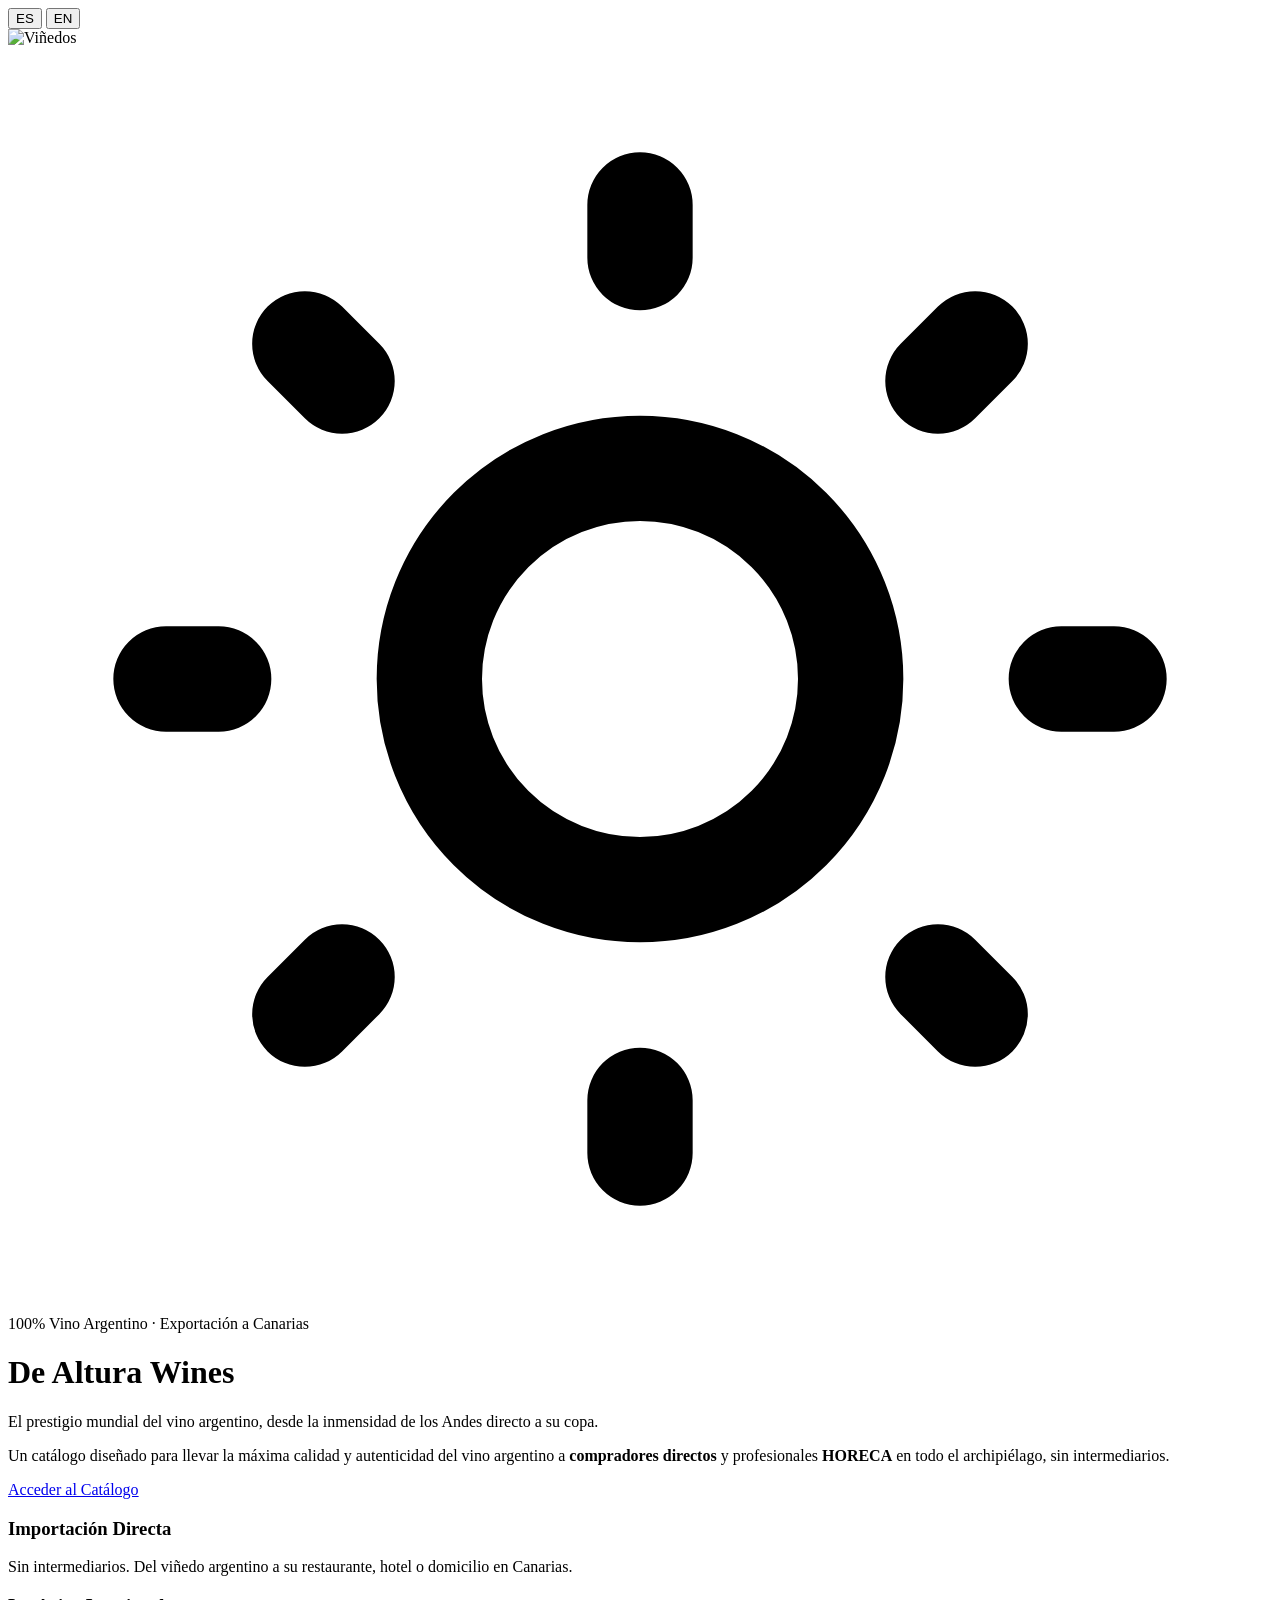
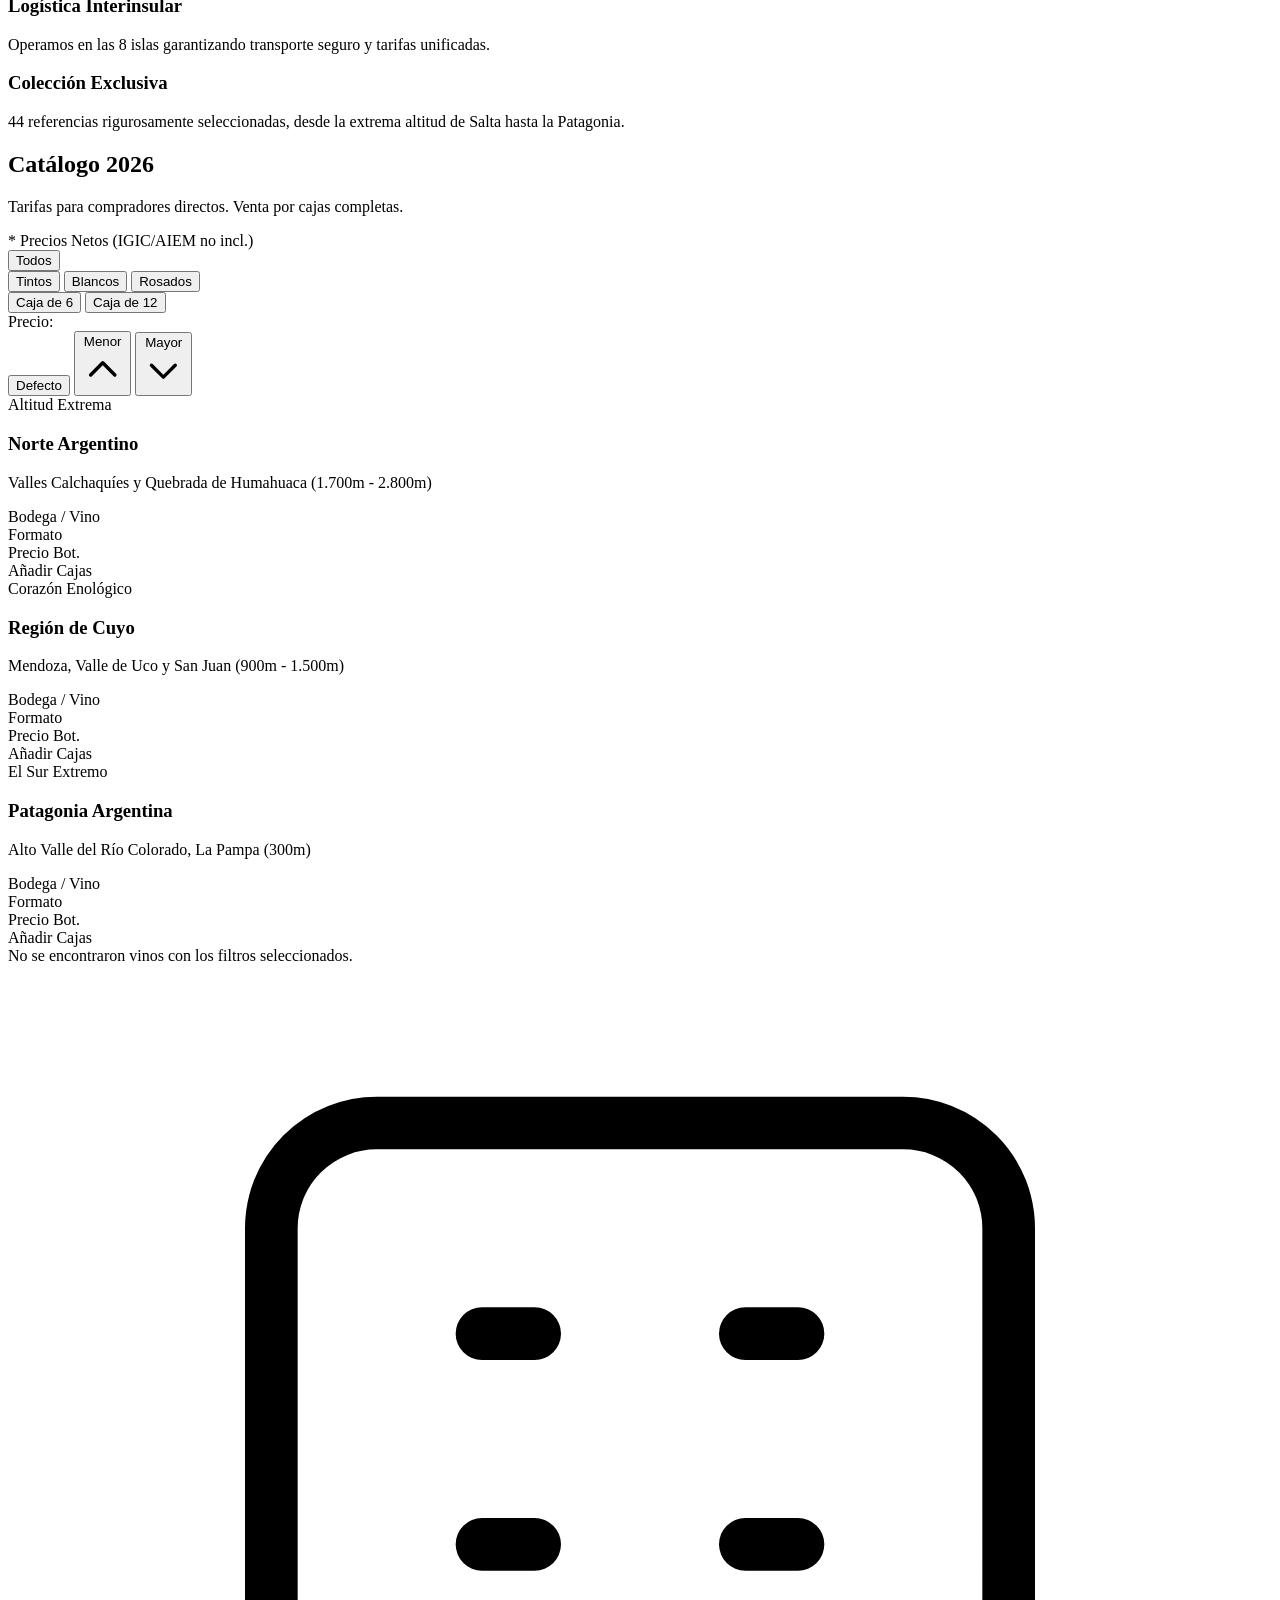
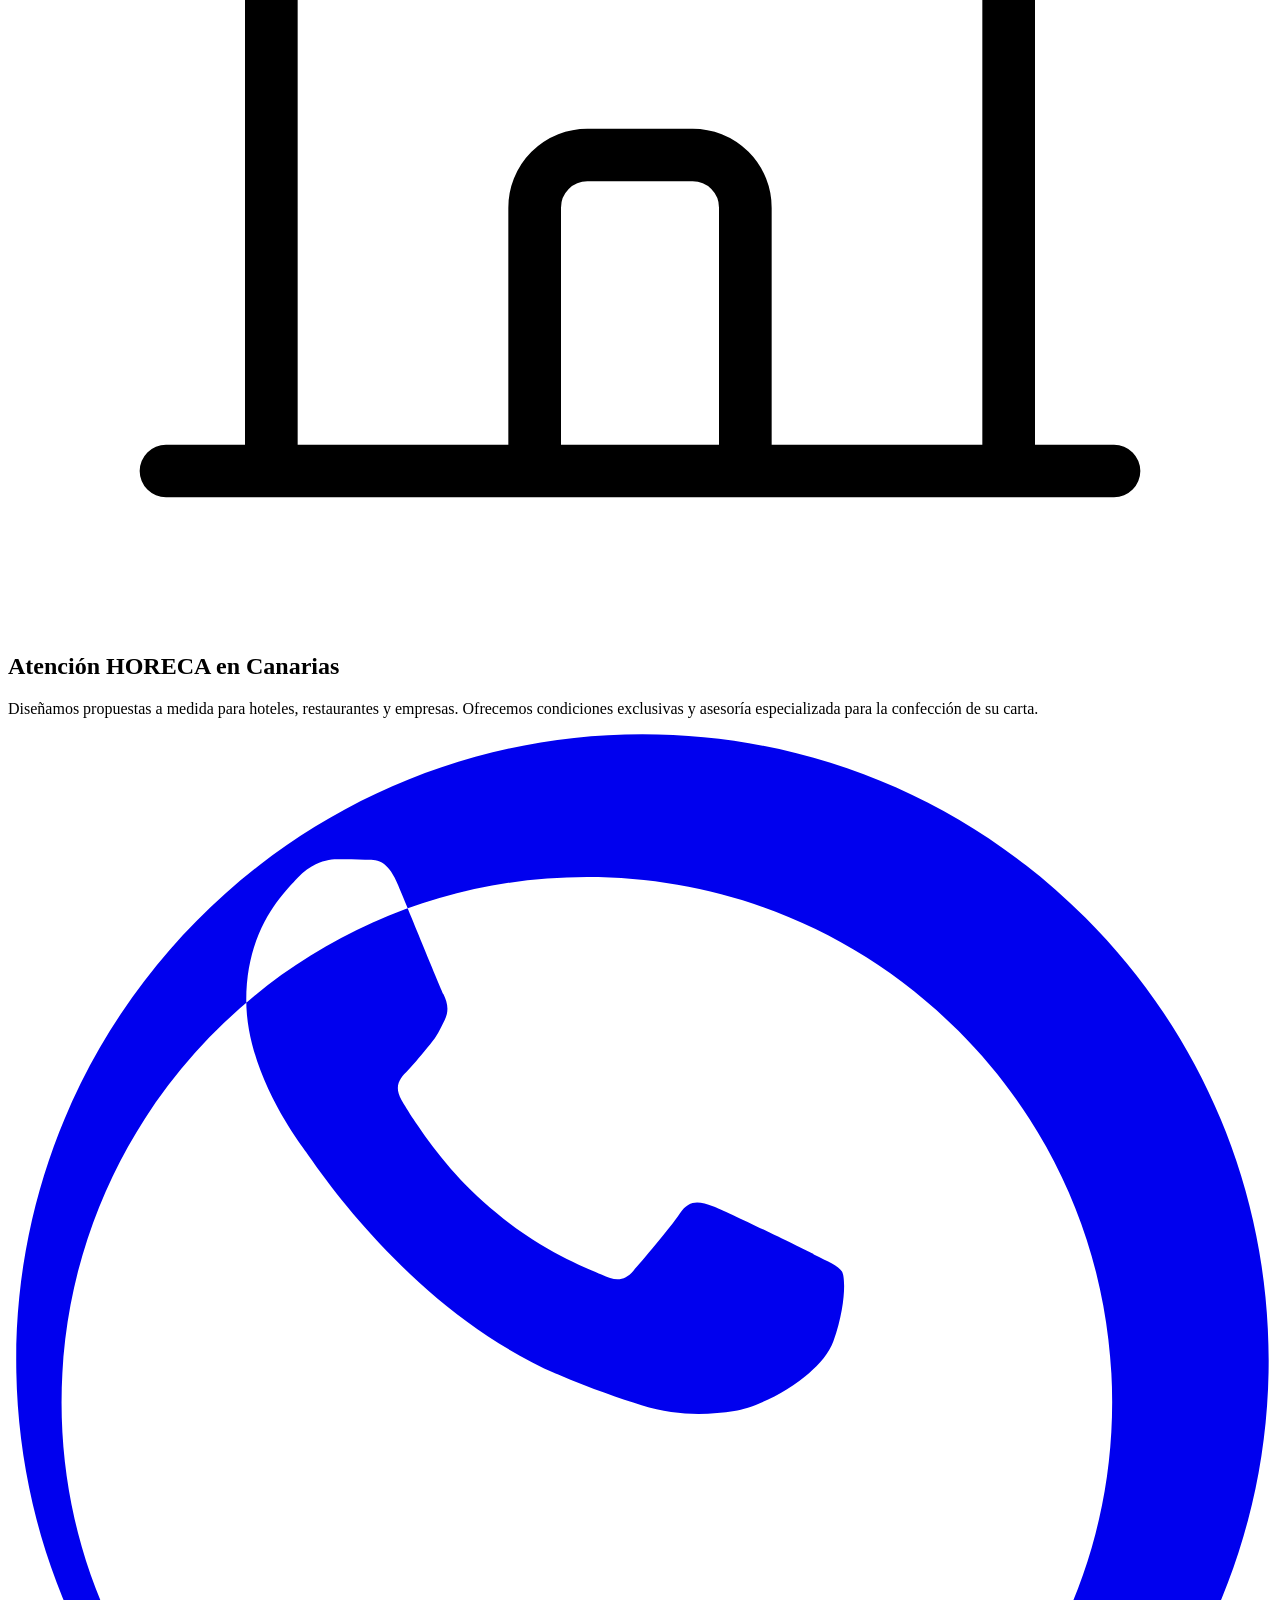
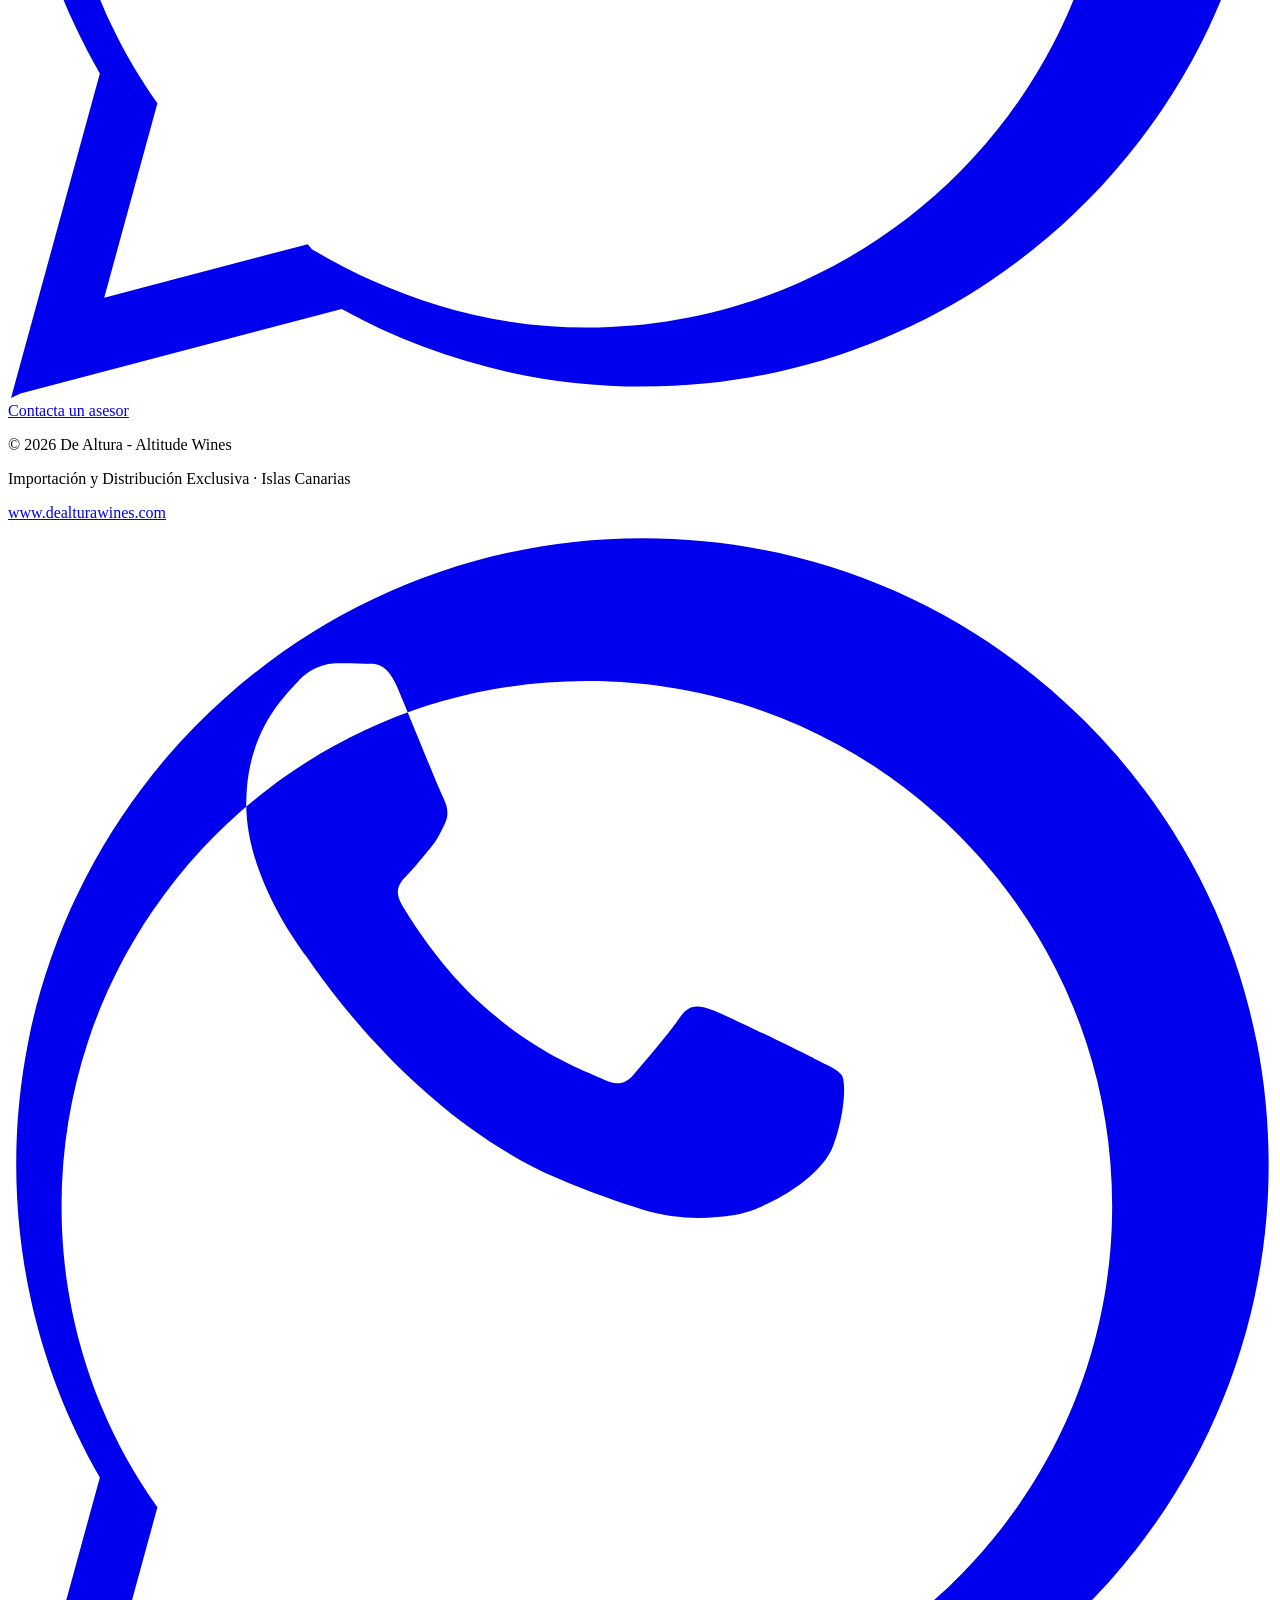
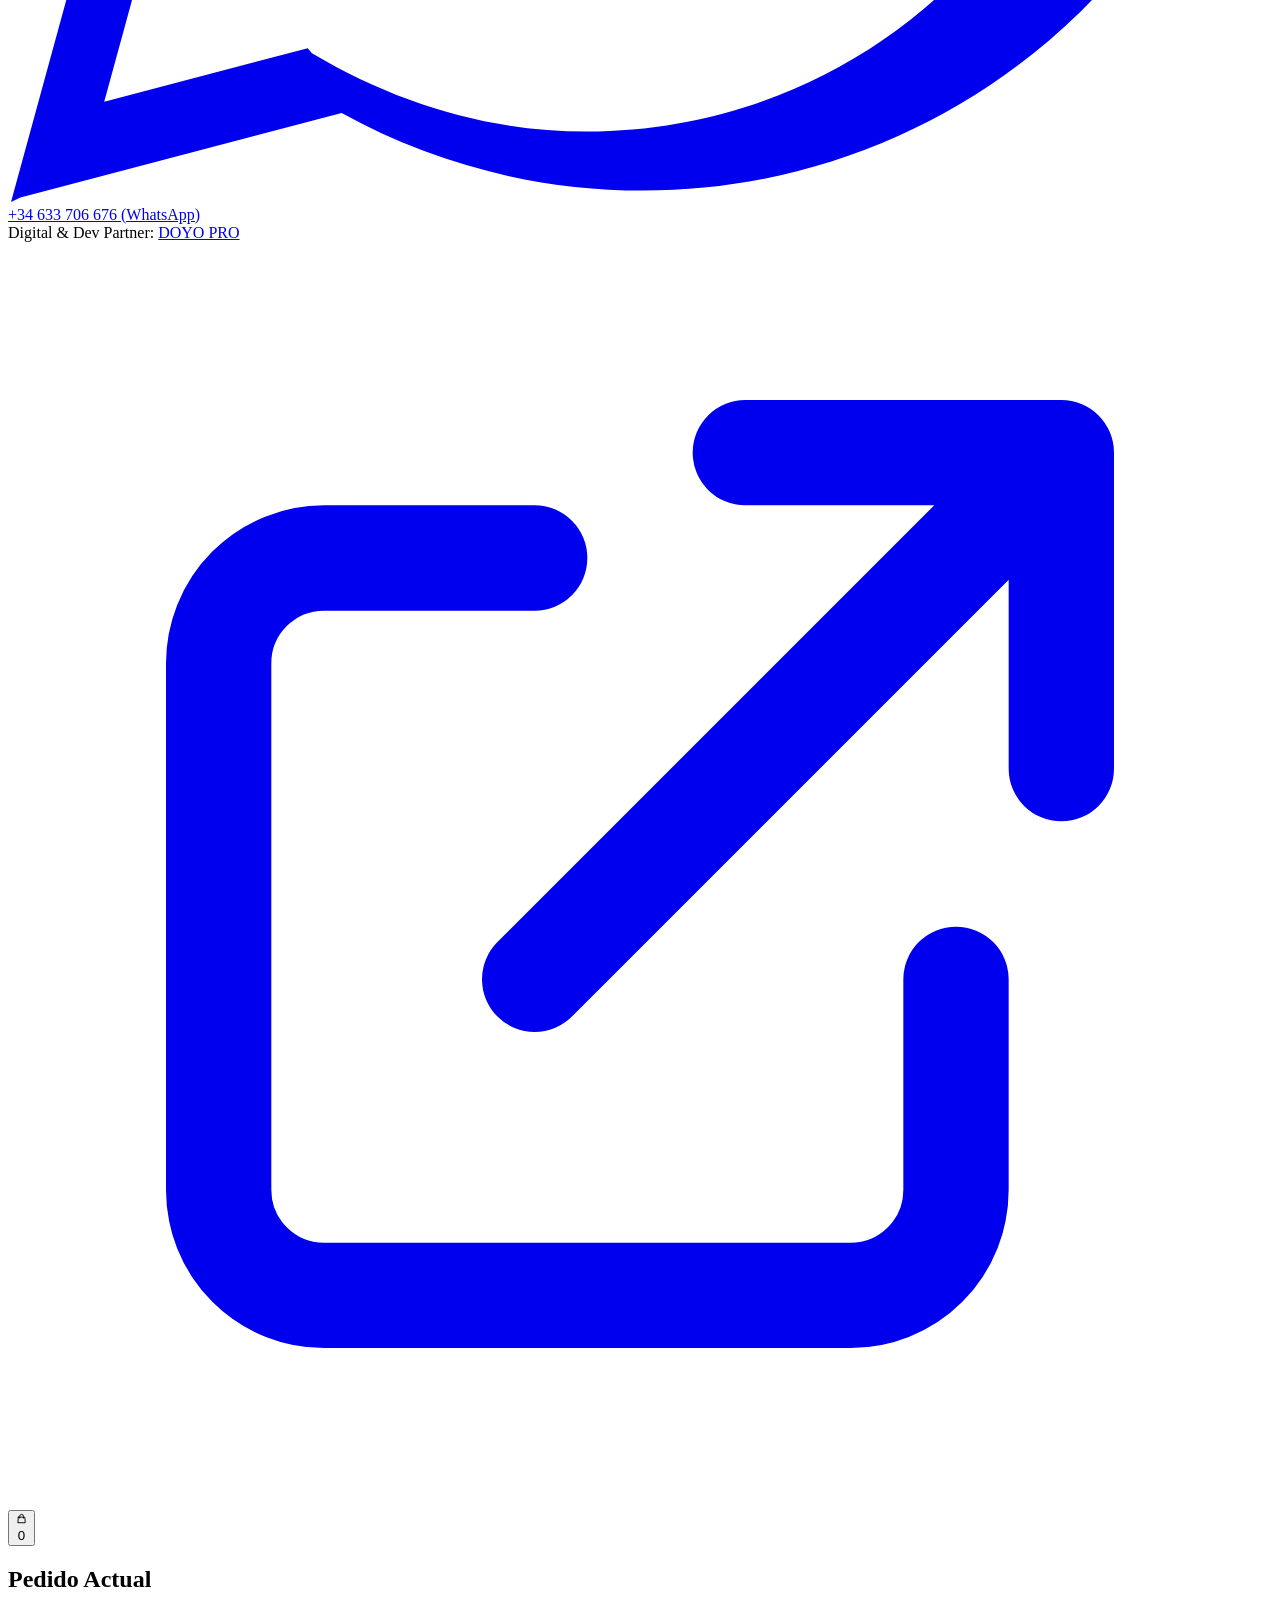
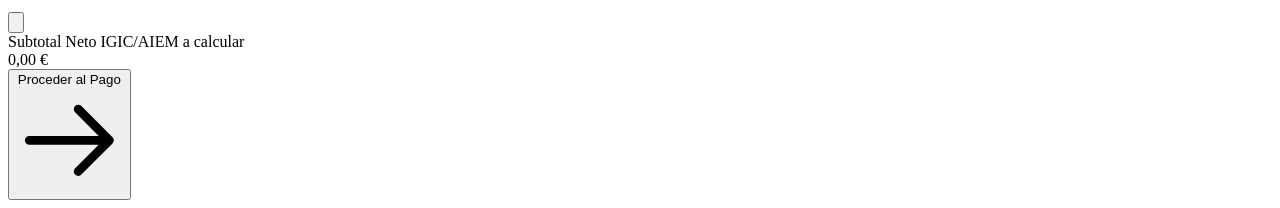
==== index.html @ 504479c4 "fix: configuración de Stripe y enlaces correctos Cambios realizados: ✅ .env: VITE_STRIPE_PUBLIC conf" ====
<!DOCTYPE html>
<html lang="es" class="scroll-smooth">
<head>
    <meta charset="UTF-8">
    <meta name="viewport" content="width=device-width, initial-scale=1.0">
    <title>De Altura Wines | Desde los Andes a Canarias</title>
    
    <link rel="preconnect" href="https://fonts.googleapis.com">
    <link rel="preconnect" href="https://fonts.gstatic.com" crossorigin>
    <link href="https://fonts.googleapis.com/css2?family=Playfair+Display:ital,wght@0,400;0,600;0,700;1,400&family=Montserrat:wght@300;400;500;600;700&display=swap" rel="stylesheet">
    
    <script src="https://cdn.tailwindcss.com"></script>
    <script src="https://cdn.jsdelivr.net/npm/@supabase/supabase-js@2"></script>

    <!-- Config Module -->
    <script>
        const API_CONFIG = {
            SUPABASE_URL: 'https://pzzbvinbyzaxrshlmlcn.supabase.co',
            SUPABASE_ANON_KEY: 'eyJhbGciOiJIUzI1NiIsInR5cCI6IkpXVCJ9.eyJpc3MiOiJzdXBhYmFzZSIsInJlZiI6InB6emJ2aW5ieXpheHJzaGxtbGNuIiwicm9sZSI6ImFub24iLCJpYXQiOjE3NzU1NTI5NDYsImV4cCI6MjA5MTEyODk0Nn0.YgeGDVZfyqI-nv7iAhROMsBfZbIK7BGUDyU1ERE-SFA',
            STRIPE_PUBLIC: '',
            WINES_DATA: '/assets/data/wines.json',
            PATHS: {
                WINES: '/assets/data/wines.json',
                LOGIN: '/login.html',
                MARKETPLACE: '/index.html',
                CHECKOUT: '/checkout.html',
                CRM: '/crm.html'
            },
            TAXES: {
                AIEM_DEFAULT: 0.15,
                IGIC_CANARIAS: 0.07,
                HORECA_DISCOUNT: 0.20
            }
        };
    </script>

    <!-- API Module (Supabase) -->
    <script>
        const APIModule = (() => {
            const config = API_CONFIG;
            const supabase = window.supabase.createClient(config.SUPABASE_URL, config.SUPABASE_ANON_KEY);

            const getWines = async () => {
                try {
                    const { data, error } = await supabase
                        .from('wines')
                        .select('*')
                        .order('region', { ascending: true });
                    if (error) throw error;
                    return data || [];
                } catch (error) {
                    console.error('Error en getWines:', error);
                    return [];
                }
            };

            const getWineById = async (id) => {
                const wines = await getWines();
                return wines.find(w => w.id === id) || null;
            };

            const filterWines = async (filters) => {
                let wines = await getWines();
                if (filters.type) wines = wines.filter(w => filters.type.includes(w.type));
                if (filters.region) wines = wines.filter(w => filters.region.includes(w.region));
                if (filters.box) wines = wines.filter(w => filters.box.includes(w.box));
                if (filters.priceMax) wines = wines.filter(w => w.price <= filters.priceMax);
                return wines;
            };

            const createOrder = async (orderData) => {
                try {
                    const { data, error } = await supabase
                        .from('orders')
                        .insert([{
                            customer_name: orderData.customer_name,
                            customer_email: orderData.customer_email,
                            customer_phone: orderData.customer_phone || '',
                            island: orderData.island,
                            address: orderData.address,
                            postal_code: orderData.postal_code || '',
                            subtotal_amount: orderData.subtotal_amount || 0,
                            tax_amount: orderData.tax_amount || 0,
                            total_amount: orderData.total_amount,
                            items: orderData.items,
                            payment_method: orderData.payment_method,
                            payment_status: orderData.payment_status || 'pending',
                            shipping_status: orderData.shipping_status || 'new',
                            notes: orderData.notes || ''
                        }])
                        .select();
                    if (error) throw error;
                    return { order: data ? data[0] : null };
                } catch (error) {
                    console.error('Error creando orden:', error);
                    return { error: error.message || 'No se pudo crear la orden' };
                }
            };

            const createPaymentIntent = async (amount, currency = 'EUR') => {
                try {
                    console.log('PaymentIntent creado (mock):', { amount, currency });
                    return { clientSecret: 'pi_mock_' + Math.random() };
                } catch (error) {
                    console.error('Error en pago:', error);
                    return { error: 'No se pudo procesar el pago' };
                }
            };

            const getUserOrders = async (userId) => {
                try {
                    const { data, error } = await supabase
                        .from('orders')
                        .select('*')
                        .eq('user_id', userId)
                        .order('created_at', { ascending: false });
                    if (error) throw error;
                    return { orders: data || [] };
                } catch (error) {
                    console.error('Error obteniendo órdenes:', error);
                    return { error: 'No se pudieron obtener las órdenes' };
                }
            };

            const getAllOrders = async () => {
                try {
                    const { data, error } = await supabase
                        .from('orders')
                        .select('*')
                        .order('created_at', { ascending: false });
                    if (error) throw error;
                    return { orders: data || [] };
                } catch (error) {
                    console.error('Error obteniendo todas las órdenes:', error);
                    return { error: 'No se pudieron obtener las órdenes' };
                }
            };

            const calculateTotal = (items, userDiscountPercent = 0) => {
                let subtotal = 0;
                items.forEach(item => {
                    const pricePerUnit = item.price || 0;
                    const quantity = item.quantity || 1;
                    subtotal += pricePerUnit * quantity;
                });
                if (userDiscountPercent > 0) {
                    subtotal *= (1 - userDiscountPercent / 100);
                }
                const igic = subtotal * config.TAXES.IGIC_CANARIAS;
                const total = subtotal + igic;
                return {
                    subtotal: parseFloat(subtotal.toFixed(2)),
                    igic: parseFloat(igic.toFixed(2)),
                    total: parseFloat(total.toFixed(2))
                };
            };

            return {
                getWines,
                getWineById,
                filterWines,
                createOrder,
                createPaymentIntent,
                getUserOrders,
                getAllOrders,
                calculateTotal,
                supabase
            };
        })();
    </script>

    <script>
        tailwind.config = {
            theme: {
                extend: {
                    colors: {
                        wine: {
                            900: '#360914',
                            800: '#54101d',
                            700: '#7a182a',
                            600: '#9e1f36',
                        },
                        gold: {
                            500: '#C89F5D',
                            600: '#A67F43',
                        },
                        stone: {
                            50: '#FAF9F7',
                            100: '#F2F0EB',
                            800: '#2D2B2A',
                            900: '#1A1918',
                        }
                    },
                    fontFamily: {
                        serif: ['"Playfair Display"', 'serif'],
                        sans: ['"Montserrat"', 'sans-serif'],
                    },
                    boxShadow: {
                        'premium': '0 10px 40px -10px rgba(54, 9, 20, 0.08)',
                        'float': '0 20px 25px -5px rgba(0, 0, 0, 0.1), 0 10px 10px -5px rgba(0, 0, 0, 0.04)',
                    }
                }
            }
        }
    </script>

    <style>
        body { background-color: theme('colors.stone.50'); color: theme('colors.stone.800'); }

        /* Sistema de Idiomas */
        body.lang-en [lang="es"] { display: none !important; }
        body.lang-es [lang="en"] { display: none !important; }

        /* Acento de Canarias */
        .canary-stripe {
            background: linear-gradient(90deg, #ffffff 0%, #ffffff 33.33%, #00a1e4 33.33%, #00a1e4 66.66%, #fcd116 66.66%, #fcd116 100%);
        }

        /* CRÍTICO: Asegurar visibilidad de contenedores de vinos */
        #section-norte,
        #section-cuyo,
        #section-patagonia,
        #container-norte,
        #container-cuyo,
        #container-patagonia,
        #catalog-grid,
        .wine-row,
        .wine-card {
            display: block !important;
            visibility: visible !important;
            opacity: 1 !important;
            height: auto !important;
            max-height: none !important;
            margin: revert !important;
            padding: revert !important;
        }

        /* Animaciones */
        #cart-drawer { transition: transform 0.4s cubic-bezier(0.16, 1, 0.3, 1); }
        .drawer-open { transform: translateX(0) !important; }
        #cart-overlay { transition: opacity 0.3s ease; }

        .wine-row { transition: all 0.3s ease; }
        .wine-row:hover { background-color: white; transform: translateY(-2px); box-shadow: theme('boxShadow.premium'); border-color: transparent; z-index: 10; position: relative; border-radius: 0.5rem; }
        .wine-row.in-cart { background-color: theme('colors.stone.100'); border-left: 4px solid theme('colors.wine.700'); }

        .btn-pop:active { transform: scale(0.95); }
        @keyframes pop {
            0% { transform: scale(1); }
            50% { transform: scale(1.2); }
            100% { transform: scale(1); }
        }
        .animate-pop { animation: pop 0.3s ease-out forwards; }

        .filter-btn { transition: all 0.3s ease; }

        input[type="number"]::-webkit-inner-spin-button,
        input[type="number"]::-webkit-outer-spin-button { -webkit-appearance: none; margin: 0; }
    </style>
</head>
<body class="antialiased relative lang-es">

    <div class="canary-stripe h-2.5 w-full fixed top-0 z-[100] shadow-md"></div>

    <div class="fixed top-6 right-6 z-[110] flex bg-white/90 backdrop-blur-md p-1 rounded-full shadow-lg border border-stone-200 transition-all hover:shadow-xl">
        <button id="btn-lang-es" onclick="setLanguage('es')" class="px-4 py-1.5 text-xs font-bold rounded-full bg-wine-900 text-white transition-all shadow-sm">ES</button>
        <button id="btn-lang-en" onclick="setLanguage('en')" class="px-4 py-1.5 text-xs font-bold rounded-full text-stone-500 hover:text-wine-900 transition-all">EN</button>
    </div>

    <header class="relative bg-wine-900 pt-32 pb-24 px-6 lg:pt-40 lg:pb-32 overflow-hidden">
        <div class="absolute inset-0 z-0">
            <img src="https://images.unsplash.com/photo-1506377247377-2a5b3b0ca7df?auto=format&fit=crop&q=80&w=2070" alt="Viñedos" class="w-full h-full object-cover object-center opacity-[0.15] mix-blend-luminosity">
            <div class="absolute inset-0 bg-gradient-to-t from-wine-900 via-wine-900/90 to-transparent"></div>
        </div>

        <div class="max-w-5xl mx-auto relative z-10 text-center flex flex-col items-center mt-6">
            <div class="inline-flex items-center gap-3 px-5 py-2 rounded-full bg-white/5 border border-gold-500/30 backdrop-blur-md mb-8 shadow-[0_0_15px_rgba(200,159,93,0.2)]">
                <svg class="w-4 h-4 text-gold-500" fill="none" stroke="currentColor" viewBox="0 0 24 24"><path stroke-linecap="round" stroke-linejoin="round" stroke-width="2" d="M12 3v1m0 16v1m9-9h-1M4 12H3m15.364 6.364l-.707-.707M6.343 6.343l-.707-.707m12.728 0l-.707.707M6.343 17.657l-.707.707M16 12a4 4 0 11-8 0 4 4 0 018 0z"></path></svg>
                <span lang="es" class="text-[10px] font-bold text-gold-500 tracking-[0.2em] uppercase">100% Vino Argentino · Exportación a Canarias</span>
                <span lang="en" class="text-[10px] font-bold text-gold-500 tracking-[0.2em] uppercase">100% Argentine Wine · Export to Canary Islands</span>
            </div>
            
            <h1 class="text-6xl md:text-7xl lg:text-8xl font-serif text-white mb-8 tracking-tight drop-shadow-lg">
                De Altura Wines
            </h1>
            
            <div class="flex flex-col w-56 md:w-64 h-3 md:h-4 mb-10 rounded-sm overflow-hidden opacity-100 shadow-[0_4px_14px_rgba(0,0,0,0.3)] border border-white/10">
                <div class="h-1/3 w-full bg-[#74ACDF]"></div>
                <div class="h-1/3 w-full bg-white"></div>
                <div class="h-1/3 w-full bg-[#74ACDF]"></div>
            </div>
            
            <p class="text-2xl md:text-3xl text-stone-100 font-light max-w-3xl mx-auto leading-relaxed mb-10 italic drop-shadow-md">
                <span lang="es">El prestigio mundial del vino argentino, desde la inmensidad de los Andes directo a su copa.</span>
                <span lang="en">The global prestige of Argentine wine, from the immensity of the Andes straight to your glass.</span>
            </p>
            
            <p class="text-sm md:text-base text-stone-300 font-light max-w-2xl mx-auto leading-relaxed mb-12">
                <span lang="es">Un catálogo diseñado para llevar la máxima calidad y autenticidad del vino argentino a <strong class="text-white font-semibold">compradores directos</strong> y profesionales <strong class="text-white font-semibold">HORECA</strong> en todo el archipiélago, sin intermediarios.</span>
                <span lang="en">A catalog designed to bring the highest quality and authenticity of Argentine wine to <strong class="text-white font-semibold">direct buyers</strong> and <strong class="text-white font-semibold">HORECA</strong> professionals throughout the archipelago, without intermediaries.</span>
            </p>
            
            <a href="#catalog" class="bg-gold-500 hover:bg-gold-600 text-wine-900 font-bold px-10 py-5 rounded-sm transition-colors duration-300 uppercase tracking-widest text-xs shadow-xl">
                <span lang="es">Acceder al Catálogo</span>
                <span lang="en">Access Catalog</span>
            </a>
        </div>
    </header>

    <section class="py-12 bg-white border-b border-stone-100 relative z-20 shadow-sm">
        <div class="max-w-6xl mx-auto px-6 grid grid-cols-1 md:grid-cols-3 gap-8 text-center md:text-left divide-y md:divide-y-0 md:divide-x divide-stone-100">
            <div class="py-4 md:py-0 md:px-8">
                <h3 class="text-wine-800 font-serif text-2xl mb-2">
                    <span lang="es">Importación Directa</span><span lang="en">Direct Import</span>
                </h3>
                <p class="text-sm text-stone-500 leading-relaxed">
                    <span lang="es">Sin intermediarios. Del viñedo argentino a su restaurante, hotel o domicilio en Canarias.</span>
                    <span lang="en">No intermediaries. From the Argentine vineyard to your restaurant, hotel, or home in the Canary Islands.</span>
                </p>
            </div>
            <div class="py-4 md:py-0 md:px-8">
                <h3 class="text-wine-800 font-serif text-2xl mb-2">
                    <span lang="es">Logística Interinsular</span><span lang="en">Inter-island Logistics</span>
                </h3>
                <p class="text-sm text-stone-500 leading-relaxed">
                    <span lang="es">Operamos en las 8 islas garantizando transporte seguro y tarifas unificadas.</span>
                    <span lang="en">We operate across all 8 islands ensuring safe transport and unified rates.</span>
                </p>
            </div>
            <div class="py-4 md:py-0 md:px-8">
                <h3 class="text-wine-800 font-serif text-2xl mb-2">
                    <span lang="es">Colección Exclusiva</span><span lang="en">Exclusive Collection</span>
                </h3>
                <p class="text-sm text-stone-500 leading-relaxed">
                    <span lang="es">44 referencias rigurosamente seleccionadas, desde la extrema altitud de Salta hasta la Patagonia.</span>
                    <span lang="en">44 rigorously selected references, from the extreme altitude of Salta to Patagonia.</span>
                </p>
            </div>
        </div>
    </section>

    <main id="catalog" class="max-w-6xl mx-auto px-4 py-24 space-y-16">
        
        <div class="flex flex-col md:flex-row justify-between items-end mb-10 pb-6 border-b border-stone-200">
            <div>
                <h2 class="text-4xl font-serif text-wine-900">
                    <span lang="es">Catálogo 2026</span><span lang="en">2026 Catalog</span>
                </h2>
                <p class="text-stone-500 mt-2 font-medium">
                    <span lang="es">Tarifas para compradores directos. Venta por cajas completas.</span>
                    <span lang="en">Rates for direct buyers. Sales by full boxes only.</span>
                </p>
            </div>
            <div class="mt-4 md:mt-0 text-right">
                <span class="inline-block bg-wine-50 text-wine-800 text-[10px] font-bold px-3 py-1.5 rounded uppercase tracking-widest border border-wine-100">
                    <span lang="es">* Precios Netos (IGIC/AIEM no incl.)</span>
                    <span lang="en">* Net Prices (IGIC/AIEM not incl.)</span>
                </span>
            </div>
        </div>

        <div class="flex flex-col lg:flex-row justify-between items-start lg:items-center gap-6 mb-8">
            <div class="flex flex-wrap gap-2 md:gap-3">
                <button onclick="toggleFilter('all')" data-value="all" data-category="all" class="filter-btn bg-wine-900 text-white border-wine-900 border px-4 py-2 text-[10px] md:text-[11px] font-bold uppercase tracking-widest rounded-full shadow-sm transition-colors">
                    <span lang="es">Todos</span><span lang="en">All</span>
                </button>
                
                <div class="w-px h-6 bg-stone-200 mx-1 hidden sm:block self-center"></div>
                
                <button onclick="toggleFilter('tinto', 'type')" data-value="tinto" data-category="type" class="filter-btn bg-white text-stone-600 border-stone-200 border px-4 py-2 text-[10px] md:text-[11px] font-bold uppercase tracking-widest rounded-full shadow-sm hover:border-wine-700 hover:text-wine-700 transition-colors">
                    <span lang="es">Tintos</span><span lang="en">Reds</span>
                </button>
                <button onclick="toggleFilter('blanco', 'type')" data-value="blanco" data-category="type" class="filter-btn bg-white text-stone-600 border-stone-200 border px-4 py-2 text-[10px] md:text-[11px] font-bold uppercase tracking-widest rounded-full shadow-sm hover:border-wine-700 hover:text-wine-700 transition-colors">
                    <span lang="es">Blancos</span><span lang="en">Whites</span>
                </button>
                <button onclick="toggleFilter('rosado', 'type')" data-value="rosado" data-category="type" class="filter-btn bg-white text-stone-600 border-stone-200 border px-4 py-2 text-[10px] md:text-[11px] font-bold uppercase tracking-widest rounded-full shadow-sm hover:border-wine-700 hover:text-wine-700 transition-colors">
                    <span lang="es">Rosados</span><span lang="en">Rosés</span>
                </button>
                
                <div class="w-px h-6 bg-stone-200 mx-1 hidden sm:block self-center"></div>
                
                <button onclick="toggleFilter('6', 'box')" data-value="6" data-category="box" class="filter-btn bg-white text-stone-600 border-stone-200 border px-4 py-2 text-[10px] md:text-[11px] font-bold uppercase tracking-widest rounded-full shadow-sm hover:border-wine-700 hover:text-wine-700 transition-colors">
                    <span lang="es">Caja de 6</span><span lang="en">6-Pack</span>
                </button>
                <button onclick="toggleFilter('12', 'box')" data-value="12" data-category="box" class="filter-btn bg-white text-stone-600 border-stone-200 border px-4 py-2 text-[10px] md:text-[11px] font-bold uppercase tracking-widest rounded-full shadow-sm hover:border-wine-700 hover:text-wine-700 transition-colors">
                    <span lang="es">Caja de 12</span><span lang="en">12-Pack</span>
                </button>
            </div>

            <div class="flex items-center gap-3 w-full lg:w-auto bg-white p-2 border border-stone-200 rounded-lg shadow-sm">
                <span class="text-[10px] font-bold text-stone-400 uppercase tracking-widest pl-2">
                    <span lang="es">Precio:</span><span lang="en">Price:</span>
                </span>
                <div class="flex bg-stone-100 rounded p-1 w-full lg:w-auto gap-1">
                    <button onclick="setSort('default')" id="sort-default" class="sort-btn flex-1 lg:flex-none px-3 py-1.5 text-[10px] font-bold uppercase rounded text-wine-900 bg-white shadow-sm transition-colors">
                        <span lang="es">Defecto</span><span lang="en">Default</span>
                    </button>
                    <button onclick="setSort('asc')" id="sort-asc" class="sort-btn flex-1 lg:flex-none flex items-center justify-center gap-1 px-3 py-1.5 text-[10px] font-bold uppercase rounded text-stone-500 hover:bg-white hover:text-wine-900 transition-colors">
                        <span lang="es">Menor</span><span lang="en">Lowest</span>
                        <svg class="w-3 h-3" fill="none" stroke="currentColor" viewBox="0 0 24 24"><path stroke-linecap="round" stroke-linejoin="round" stroke-width="2" d="M5 15l7-7 7 7"></path></svg>
                    </button>
                    <button onclick="setSort('desc')" id="sort-desc" class="sort-btn flex-1 lg:flex-none flex items-center justify-center gap-1 px-3 py-1.5 text-[10px] font-bold uppercase rounded text-stone-500 hover:bg-white hover:text-wine-900 transition-colors">
                        <span lang="es">Mayor</span><span lang="en">Highest</span>
                        <svg class="w-3 h-3" fill="none" stroke="currentColor" viewBox="0 0 24 24"><path stroke-linecap="round" stroke-linejoin="round" stroke-width="2" d="M19 9l-7 7-7-7"></path></svg>
                    </button>
                </div>
            </div>
        </div>

        <section id="section-norte" class="region-section">
            <div class="mb-6">
                <span class="text-gold-600 font-bold text-xs uppercase tracking-[0.2em]">
                    <span lang="es">Altitud Extrema</span><span lang="en">Extreme Altitude</span>
                </span>
                <h3 class="text-3xl font-serif text-stone-900 mt-1">
                    <span lang="es">Norte Argentino</span><span lang="en">Northern Argentina</span>
                </h3>
                <p class="text-sm text-stone-500 mt-2 italic">
                    <span lang="es">Valles Calchaquíes y Quebrada de Humahuaca (1.700m - 2.800m)</span>
                    <span lang="en">Calchaquí Valleys and Humahuaca Gorge (1,700m - 2,800m)</span>
                </p>
            </div>
            <div class="hidden md:grid grid-cols-12 gap-4 px-6 pb-2 text-[10px] font-bold text-stone-400 uppercase tracking-widest border-b border-stone-200">
                <div class="col-span-5"><span lang="es">Bodega / Vino</span><span lang="en">Winery / Wine</span></div>
                <div class="col-span-2 text-center"><span lang="es">Formato</span><span lang="en">Format</span></div>
                <div class="col-span-2 text-right"><span lang="es">Precio Bot.</span><span lang="en">Bot. Price</span></div>
                <div class="col-span-3 text-right"><span lang="es">Añadir Cajas</span><span lang="en">Add Boxes</span></div>
            </div>
            <div id="container-norte" class="flex flex-col gap-2"></div>
        </section>

        <section id="section-cuyo" class="region-section mt-16">
            <div class="mb-6">
                <span class="text-gold-600 font-bold text-xs uppercase tracking-[0.2em]">
                    <span lang="es">Corazón Enológico</span><span lang="en">Oenological Heart</span>
                </span>
                <h3 class="text-3xl font-serif text-stone-900 mt-1">
                    <span lang="es">Región de Cuyo</span><span lang="en">Cuyo Region</span>
                </h3>
                <p class="text-sm text-stone-500 mt-2 italic">
                    <span lang="es">Mendoza, Valle de Uco y San Juan (900m - 1.500m)</span>
                    <span lang="en">Mendoza, Uco Valley and San Juan (900m - 1,500m)</span>
                </p>
            </div>
            <div class="hidden md:grid grid-cols-12 gap-4 px-6 pb-2 text-[10px] font-bold text-stone-400 uppercase tracking-widest border-b border-stone-200">
                <div class="col-span-5"><span lang="es">Bodega / Vino</span><span lang="en">Winery / Wine</span></div>
                <div class="col-span-2 text-center"><span lang="es">Formato</span><span lang="en">Format</span></div>
                <div class="col-span-2 text-right"><span lang="es">Precio Bot.</span><span lang="en">Bot. Price</span></div>
                <div class="col-span-3 text-right"><span lang="es">Añadir Cajas</span><span lang="en">Add Boxes</span></div>
            </div>
            <div id="container-cuyo" class="flex flex-col gap-2"></div>
        </section>

        <section id="section-patagonia" class="region-section mt-16">
            <div class="mb-6">
                <span class="text-gold-600 font-bold text-xs uppercase tracking-[0.2em]">
                    <span lang="es">El Sur Extremo</span><span lang="en">The Extreme South</span>
                </span>
                <h3 class="text-3xl font-serif text-stone-900 mt-1">
                    <span lang="es">Patagonia Argentina</span><span lang="en">Argentine Patagonia</span>
                </h3>
                <p class="text-sm text-stone-500 mt-2 italic">
                    <span lang="es">Alto Valle del Río Colorado, La Pampa (300m)</span>
                    <span lang="en">Colorado River High Valley, La Pampa (300m)</span>
                </p>
            </div>
            <div class="hidden md:grid grid-cols-12 gap-4 px-6 pb-2 text-[10px] font-bold text-stone-400 uppercase tracking-widest border-b border-stone-200">
                <div class="col-span-5"><span lang="es">Bodega / Vino</span><span lang="en">Winery / Wine</span></div>
                <div class="col-span-2 text-center"><span lang="es">Formato</span><span lang="en">Format</span></div>
                <div class="col-span-2 text-right"><span lang="es">Precio Bot.</span><span lang="en">Bot. Price</span></div>
                <div class="col-span-3 text-right"><span lang="es">Añadir Cajas</span><span lang="en">Add Boxes</span></div>
            </div>
            <div id="container-patagonia" class="flex flex-col gap-2"></div>
        </section>

        <!-- Fallback para renderizado unificado -->
        <div id="catalog-grid" class="wine-grid hidden"></div>

        <div id="no-results" class="hidden py-16 text-center text-stone-400 italic">
            <span lang="es">No se encontraron vinos con los filtros seleccionados.</span>
            <span lang="en">No wines found matching the selected filters.</span>
        </div>

    </main>

    <section class="bg-stone-900 text-stone-300 py-20 px-6 border-t-4 border-wine-800">
        <div class="max-w-4xl mx-auto text-center">
            <svg class="w-12 h-12 mx-auto text-gold-500 mb-6" fill="none" stroke="currentColor" viewBox="0 0 24 24"><path stroke-linecap="round" stroke-linejoin="round" stroke-width="1" d="M19 21V5a2 2 0 00-2-2H7a2 2 0 00-2 2v16m14 0h2m-2 0h-5m-9 0H3m2 0h5M9 7h1m-1 4h1m4-4h1m-1 4h1m-5 10v-5a1 1 0 011-1h2a1 1 0 011 1v5m-4 0h4"></path></svg>
            <h2 class="text-3xl md:text-4xl font-serif text-white mb-6">
                <span lang="es">Atención HORECA en Canarias</span><span lang="en">HORECA Services in the Canary Islands</span>
            </h2>
            <p class="text-lg font-light leading-relaxed max-w-2xl mx-auto mb-10">
                <span lang="es">Diseñamos propuestas a medida para hoteles, restaurantes y empresas. Ofrecemos condiciones exclusivas y asesoría especializada para la confección de su carta.</span>
                <span lang="en">We design tailored proposals for hotels, restaurants, and companies. We offer exclusive conditions and specialized advice for crafting your wine list.</span>
            </p>
            <a href="https://wa.me/34633706676?text=Hola%20asesor,%20deseo%20informaci%C3%B3n%20para%20canal%20HORECA" target="_blank" class="inline-flex items-center gap-3 px-8 py-4 border border-stone-600 hover:border-gold-500 hover:text-white rounded-sm transition-colors uppercase tracking-widest text-xs font-bold shadow-lg bg-white/5">
                <svg class="w-5 h-5" fill="currentColor" viewBox="0 0 24 24"><path d="M.057 24l1.687-6.163c-1.041-1.804-1.588-3.849-1.588-5.946 0-6.556 5.332-11.888 11.888-11.888 3.176 0 6.164 1.236 8.41 3.483 2.247 2.247 3.483 5.234 3.483 8.41 0 6.556-5.332 11.888-11.888 11.888-2.007 0-3.974-.509-5.714-1.472l-6.098 1.602zm5.714-2.825c1.642.973 3.398 1.488 5.217 1.488 5.503 0 9.977-4.474 9.977-9.977 0-2.664-1.037-5.168-2.92-7.051-1.883-1.883-4.387-2.92-7.051-2.92-5.503 0-9.977 4.474-9.977 9.977 0 2.062.632 4.041 1.82 5.711l-1.01 3.692 3.864-1.016zm9.516-11.305c-.279-.139-1.647-.812-1.903-.905-.256-.092-.442-.139-.628.139-.186.279-.721.905-.884 1.091-.163.186-.326.209-.605.07-.279-.139-1.177-.433-2.242-1.383-.829-.739-1.388-1.652-1.551-1.93-.163-.279-.017-.43.121-.568.125-.125.279-.326.418-.488.139-.163.186-.279.279-.465.092-.186.046-.349-.023-.488-.069-.139-.628-1.511-.861-2.07-.226-.549-.456-.475-.628-.484-.163-.008-.349-.01-.535-.01s-.488.07-.744.349c-.256.279-.977.954-.977 2.326s1.001 2.701 1.139 2.887c.139.186 1.97 3.008 4.773 4.218.667.288 1.188.459 1.594.587.67.213 1.279.183 1.761.11.539-.081 1.647-.674 1.881-1.324.233-.651.233-1.21.163-1.324-.069-.114-.256-.186-.535-.326z"/></svg>
                <span lang="es">Contacta un asesor</span><span lang="en">Contact an Advisor</span>
            </a>
        </div>
    </section>

    <footer class="bg-stone-950 text-stone-500 py-10 px-6 text-center text-xs border-t border-stone-800">
        <p class="uppercase tracking-[0.2em] mb-3 text-stone-400 font-semibold">© 2026 De Altura - Altitude Wines</p>
        <p class="mb-4">
            <span lang="es">Importación y Distribución Exclusiva · Islas Canarias</span>
            <span lang="en">Exclusive Import and Distribution · Canary Islands</span>
        </p>
        <p><a href="https://dealturawines.com" target="_blank" class="hover:text-gold-500 transition-colors border-b border-stone-700 pb-1">www.dealturawines.com</a></p>
        
        <div class="mt-8">
             <a href="https://wa.me/34633706676" target="_blank" class="inline-flex items-center text-stone-400 hover:text-white transition-colors text-sm">
                <svg class="w-4 h-4 mr-2" fill="currentColor" viewBox="0 0 24 24"><path d="M.057 24l1.687-6.163c-1.041-1.804-1.588-3.849-1.588-5.946 0-6.556 5.332-11.888 11.888-11.888 3.176 0 6.164 1.236 8.41 3.483 2.247 2.247 3.483 5.234 3.483 8.41 0 6.556-5.332 11.888-11.888 11.888-2.007 0-3.974-.509-5.714-1.472l-6.098 1.602zm5.714-2.825c1.642.973 3.398 1.488 5.217 1.488 5.503 0 9.977-4.474 9.977-9.977 0-2.664-1.037-5.168-2.92-7.051-1.883-1.883-4.387-2.92-7.051-2.92-5.503 0-9.977 4.474-9.977 9.977 0 2.062.632 4.041 1.82 5.711l-1.01 3.692 3.864-1.016zm9.516-11.305c-.279-.139-1.647-.812-1.903-.905-.256-.092-.442-.139-.628.139-.186.279-.721.905-.884 1.091-.163.186-.326.209-.605.07-.279-.139-1.177-.433-2.242-1.383-.829-.739-1.388-1.652-1.551-1.93-.163-.279-.017-.43.121-.568.125-.125.279-.326.418-.488.139-.163.186-.279.279-.465.092-.186.046-.349-.023-.488-.069-.139-.628-1.511-.861-2.07-.226-.549-.456-.475-.628-.484-.163-.008-.349-.01-.535-.01s-.488.07-.744.349c-.256.279-.977.954-.977 2.326s1.001 2.701 1.139 2.887c.139.186 1.97 3.008 4.773 4.218.667.288 1.188.459 1.594.587.67.213 1.279.183 1.761.11.539-.081 1.647-.674 1.881-1.324.233-.651.233-1.21.163-1.324-.069-.114-.256-.186-.535-.326z"/></svg>
                +34 633 706 676 (WhatsApp)
            </a>
        </div>

        <div class="mt-12 pt-6 border-t border-stone-800/60 flex flex-col md:flex-row items-center justify-center gap-2 text-[10px] text-stone-500">
            <span>Digital & Dev Partner:</span>
            <a href="https://www.doyo.pro/" target="_blank" class="font-bold tracking-widest text-stone-400 hover:text-gold-500 transition-colors uppercase flex items-center gap-1 group">
                DOYO PRO
                <svg class="w-3 h-3 opacity-0 -ml-2 group-hover:opacity-100 group-hover:ml-0 transition-all duration-300" fill="none" stroke="currentColor" viewBox="0 0 24 24"><path stroke-linecap="round" stroke-linejoin="round" stroke-width="2" d="M10 6H6a2 2 0 00-2 2v10a2 2 0 002 2h10a2 2 0 002-2v-4M14 4h6m0 0v6m0-6L10 14"></path></svg>
            </a>
        </div>
    </footer>

    <button onclick="toggleCart()" class="fixed bottom-6 right-6 z-50 bg-wine-800 hover:bg-wine-900 text-white w-16 h-16 rounded-full shadow-float flex items-center justify-center transition-transform duration-300 hover:scale-105 border border-wine-600/30 group">
        <svg class="w-6 h-6 group-hover:animate-bounce" fill="none" stroke="currentColor" viewBox="0 0 24 24"><path stroke-linecap="round" stroke-linejoin="round" stroke-width="2" d="M16 11V7a4 4 0 00-8 0v4M5 9h14l1 12H4L5 9z"></path></svg>
        <span id="cart-badge" class="absolute -top-1 -right-1 bg-gold-500 text-wine-900 text-[10px] font-bold w-6 h-6 flex items-center justify-center rounded-full border-2 border-wine-800 hidden">0</span>
    </button>

    <div id="cart-overlay" onclick="toggleCart()" class="fixed inset-0 bg-stone-900/70 backdrop-blur-sm z-[60] opacity-0 pointer-events-none"></div>

    <aside id="cart-drawer" class="fixed top-0 right-0 w-full max-w-md h-full bg-stone-50 z-[70] shadow-2xl flex flex-col translate-x-full">
        <div class="px-6 py-5 border-b border-stone-200 bg-white flex justify-between items-center">
            <h2 class="text-2xl font-serif text-wine-900">
                <span lang="es">Pedido Actual</span><span lang="en">Current Order</span>
            </h2>
            <button onclick="toggleCart()" class="text-stone-400 hover:text-wine-900 transition-colors p-2 bg-stone-100 rounded-full">
                <svg class="w-5 h-5" fill="none" stroke="currentColor" viewBox="0 0 24 24"><path stroke-linecap="round" stroke-linejoin="round" stroke-width="2" d="M6 18L18 6M6 6l12 12"></path></svg>
            </button>
        </div>

        <div id="cart-items" class="flex-1 overflow-y-auto px-6 py-6 space-y-4">
            </div>

        <div class="px-6 py-6 bg-white border-t border-stone-200 shadow-[0_-10px_20px_rgba(0,0,0,0.03)]">
            <div class="flex justify-between items-end mb-6">
                <div>
                    <span class="block text-xs uppercase tracking-widest text-stone-400 font-bold mb-1">
                        <span lang="es">Subtotal Neto</span><span lang="en">Net Subtotal</span>
                    </span>
                    <span class="text-[10px] text-stone-400">
                        <span lang="es">IGIC/AIEM a calcular</span><span lang="en">Taxes calculated at checkout</span>
                    </span>
                </div>
                <div class="text-3xl font-serif text-wine-900 font-bold" id="cart-total">0,00 €</div>
            </div>
            <button onclick="processCheckout()" class="w-full bg-wine-900 hover:bg-wine-800 text-white font-bold py-4 rounded-sm transition-colors flex items-center justify-center gap-2 uppercase tracking-widest text-xs shadow-lg">
                <span lang="es">Proceder al Pago</span><span lang="en">Proceed to Checkout</span>
                <svg class="w-4 h-4" fill="none" stroke="currentColor" viewBox="0 0 24 24"><path stroke-linecap="round" stroke-linejoin="round" stroke-width="2" d="M14 5l7 7m0 0l-7 7m7-7H3"></path></svg>
            </button>
        </div>
    </aside>

    <script>
        // CATÁLOGO DINÁMICO (Cargado desde Supabase)
        let catalogData = [];

        // Cargar catálogo desde Supabase
        async function initCatalog() {
            console.log('Cargando catálogo desde Supabase...');
            const wines = await APIModule.getWines();
            if (wines && wines.length > 0) {
                catalogData = wines.map(wine => ({
                    id: wine.id,
                    type: wine.type,
                    region: wine.region,
                    box: wine.box_size || wine.box,
                    price: wine.price_retail || wine.price,
                    bodega: wine.bodega,
                    name: wine.name,
                    notes_es: wine.notes_es,
                    notes_en: wine.notes_en
                }));
                console.log(`✓ ${catalogData.length} vinos cargados desde Supabase`);
                renderCatalog();
            } else {
                console.error('No se pudieron cargar los vinos');
            }
        }

        // LÓGICA DE ESTADO (Estado, Filtros, Ordenación y Carrito)
        let cart = {};
        let activeFilters = { type: new Set(), region: new Set(), box: new Set() };
        let currentSort = 'default';

        // LENGUAJE (Multiidioma)
        function setLanguage(lang) {
            document.body.className = `antialiased relative lang-${lang}`;
            document.getElementById('btn-lang-es').className = lang === 'es' ? 'px-4 py-1.5 text-xs font-bold rounded-full bg-wine-900 text-white shadow-sm' : 'px-4 py-1.5 text-xs font-bold rounded-full text-stone-500 hover:text-wine-900';
            document.getElementById('btn-lang-en').className = lang === 'en' ? 'px-4 py-1.5 text-xs font-bold rounded-full bg-wine-900 text-white shadow-sm' : 'px-4 py-1.5 text-xs font-bold rounded-full text-stone-500 hover:text-wine-900';
            renderCart(); // Para actualizar textos del carrito
        }

        // MOTOR DE RENDERIZADO DEL CATÁLOGO
        function renderCatalog() {
            // 1. Validar que catalogData existe
            if (!catalogData || catalogData.length === 0) {
                console.error('catalogData está vacío o no definido');
                return;
            }

            // 2. Filtrar
            let filtered = catalogData.filter(w => {
                if (activeFilters.type.size > 0 && !activeFilters.type.has(w.type)) return false;
                if (activeFilters.region.size > 0 && !activeFilters.region.has(w.region)) return false;
                if (activeFilters.box.size > 0 && !activeFilters.box.has(w.box.toString())) return false;
                return true;
            });

            // 3. Ordenar
            if (currentSort === 'asc') {
                filtered.sort((a, b) => (a.price * a.box) - (b.price * b.box));
            } else if (currentSort === 'desc') {
                filtered.sort((a, b) => (b.price * b.box) - (a.price * a.box));
            }

            // 4. Agrupar
            const norte = filtered.filter(w => w.region === 'norte');
            const cuyo = filtered.filter(w => w.region === 'cuyo');
            const patagonia = filtered.filter(w => w.region === 'patagonia');

            // 5. Función generadora de HTML
            const generateHtml = (wines) => {
                return wines.map(w => {
                    const total = (w.price * w.box).toFixed(2).replace('.', ',');
                    const price = w.price.toFixed(2).replace('.', ',');
                    const inCartCls = cart[w.id] ? 'in-cart' : '';
                    const cartQty = cart[w.id] ? cart[w.id].qty : 0;

                    let extraTag = '';
                    if(w.name && w.name.includes('(Orgánico)')) extraTag = '<span class="ml-2 px-1.5 py-0.5 bg-green-100 text-green-800 text-[9px] font-bold uppercase rounded-sm"><span lang="es">Orgánico</span><span lang="en">Organic</span></span>';
                    if(w.name && w.name.includes('(Oro G&G)')) extraTag = '<span class="ml-2 px-1.5 py-0.5 bg-yellow-100 text-yellow-800 text-[9px] font-bold uppercase rounded-sm"><span lang="es">Oro</span><span lang="en">Gold</span></span>';

                    return `
                        <article class="wine-row grid grid-cols-1 md:grid-cols-12 gap-4 items-center p-4 md:px-6 border-b border-stone-200/50 ${inCartCls}" data-wine-id="${w.id}">
                            <div class="col-span-5 flex flex-col">
                                <span class="text-[10px] text-stone-400 uppercase tracking-widest font-bold mb-1">${w.bodega || ''}</span>
                                <h4 class="text-lg font-serif text-wine-900 font-bold leading-tight flex items-center flex-wrap gap-1">${(w.name || '').replace(' (Orgánico)','').replace(' (Oro G&G)','')} ${extraTag}</h4>
                                <p class="text-xs text-stone-500 mt-1 line-clamp-2">
                                    <span lang="es">${w.notes_es || ''}</span><span lang="en">${w.notes_en || ''}</span>
                                </p>
                                <a href="https://dealturawines.com/es/" target="_blank" class="inline-flex items-center text-[10px] font-bold uppercase tracking-widest text-gold-600 hover:text-wine-700 transition-colors mt-2 w-fit">
                                    <svg class="w-3 h-3 mr-1" fill="none" stroke="currentColor" viewBox="0 0 24 24"><path stroke-linecap="round" stroke-linejoin="round" stroke-width="2" d="M12 10v6m0 0l-3-3m3 3l3-3m2 8H7a2 2 0 01-2-2V5a2 2 0 012-2h5.586a1 1 0 01.707.293l5.414 5.414a1 1 0 01.293.707V19a2 2 0 01-2 2z"></path></svg>
                                    <span lang="es">Más Info</span><span lang="en">More Info</span>
                                </a>
                            </div>
                            <div class="col-span-2 text-left md:text-center mt-2 md:mt-0">
                                <span class="md:hidden text-xs text-stone-400 uppercase tracking-wider mr-2"><span lang="es">Formato:</span><span lang="en">Format:</span></span>
                                <span class="text-sm text-stone-600 font-semibold"><span lang="es">Caja de</span><span lang="en">Box of</span> ${w.box}</span>
                            </div>
                            <div class="col-span-2 text-left md:text-right mt-1 md:mt-0">
                                <span class="md:hidden text-xs text-stone-400 uppercase tracking-wider mr-2"><span lang="es">Botella:</span><span lang="en">Bottle:</span></span>
                                <span class="text-sm text-stone-500">${price} €</span>
                            </div>
                            <div class="col-span-3 flex justify-between md:justify-end items-center mt-4 md:mt-0 pt-4 md:pt-0 border-t md:border-t-0 border-stone-100">
                                <div class="text-lg font-serif font-bold text-wine-900 mr-4">${total} €</div>
                                <div class="flex items-center bg-stone-100 rounded-sm border border-stone-200">
                                    <button onclick="updateQty('${w.id}', -1)" class="w-8 h-8 flex items-center justify-center text-stone-500 hover:text-wine-700 hover:bg-stone-200 transition-colors btn-pop font-bold">−</button>
                                    <span class="qty-display w-6 text-center text-sm font-bold text-stone-800">${cartQty}</span>
                                    <button onclick="updateQty('${w.id}', 1)" class="w-8 h-8 flex items-center justify-center text-stone-500 hover:text-wine-700 hover:bg-stone-200 transition-colors btn-pop font-bold">+</button>
                                </div>
                            </div>
                        </article>
                    `;
                }).join('');
            };

            // 6. Inyectar en DOM por región
            try {
                const containerNorte = document.getElementById('container-norte');
                const containerCuyo = document.getElementById('container-cuyo');
                const containerPatagonia = document.getElementById('container-patagonia');

                if (containerNorte) containerNorte.innerHTML = generateHtml(norte);
                if (containerCuyo) containerCuyo.innerHTML = generateHtml(cuyo);
                if (containerPatagonia) containerPatagonia.innerHTML = generateHtml(patagonia);
            } catch (e) {
                console.error('Error inyectando en contenedores regionales:', e);
            }

            // 7. Fallback: inyectar en catalog-grid unificado
            try {
                const catalogGrid = document.getElementById('catalog-grid');
                if (catalogGrid) {
                    catalogGrid.innerHTML = generateHtml(filtered);
                    catalogGrid.classList.toggle('hidden', filtered.length === 0);
                }
            } catch (e) {
                console.error('Error inyectando en catalog-grid:', e);
            }

            // 8. Gestionar visibilidad de Secciones (SIEMPRE VISIBLES - CSS !important lo garantiza)
            try {
                const sectionNorte = document.getElementById('section-norte');
                const sectionCuyo = document.getElementById('section-cuyo');
                const sectionPatagonia = document.getElementById('section-patagonia');
                const noResults = document.getElementById('no-results');

                // Forzar visibilidad con CSS inline
                if (sectionNorte) {
                    sectionNorte.style.display = 'block';
                    sectionNorte.style.visibility = 'visible';
                    sectionNorte.style.opacity = '1';
                }
                if (sectionCuyo) {
                    sectionCuyo.style.display = 'block';
                    sectionCuyo.style.visibility = 'visible';
                    sectionCuyo.style.opacity = '1';
                }
                if (sectionPatagonia) {
                    sectionPatagonia.style.display = 'block';
                    sectionPatagonia.style.visibility = 'visible';
                    sectionPatagonia.style.opacity = '1';
                }

                // Solo ocultar "no results" si no hay vinos filtrados
                if (noResults) {
                    noResults.style.display = filtered.length === 0 ? 'block' : 'none';
                }

                console.log(`✓ Secciones visibles: norte=${norte.length}, cuyo=${cuyo.length}, patagonia=${patagonia.length}`);
            } catch (e) {
                console.error('Error gestionando visibilidad:', e);
            }

            console.log(`✓ renderCatalog() completado: ${filtered.length} vinos mostrados`);
        }

        // LÓGICA DE FILTRADO
        function toggleFilter(value, category) {
            if (value === 'all') {
                activeFilters.type.clear();
                activeFilters.region.clear();
                activeFilters.box.clear();
            } else {
                const targetSet = activeFilters[category];
                targetSet.has(value) ? targetSet.delete(value) : targetSet.add(value);
            }
            
            // UI Botones Filtros
            document.querySelectorAll('.filter-btn').forEach(btn => {
                const val = btn.dataset.value;
                const cat = btn.dataset.category;
                let isActive = (val === 'all' && activeFilters.type.size===0 && activeFilters.region.size===0 && activeFilters.box.size===0) ||
                               (cat === 'type' && activeFilters.type.has(val)) ||
                               (cat === 'region' && activeFilters.region.has(val)) ||
                               (cat === 'box' && activeFilters.box.has(val));

                if (isActive) {
                    btn.className = "filter-btn bg-wine-900 text-white border-wine-900 border px-4 py-2 text-[10px] md:text-[11px] font-bold uppercase tracking-widest rounded-full shadow-sm transition-colors";
                } else {
                    btn.className = "filter-btn bg-white text-stone-600 border-stone-200 border px-4 py-2 text-[10px] md:text-[11px] font-bold uppercase tracking-widest rounded-full shadow-sm hover:border-wine-700 hover:text-wine-700 transition-colors";
                }
            });
            renderCatalog();
        }

        // LÓGICA DE ORDENACIÓN
        function setSort(val) {
            currentSort = val;
            ['default', 'asc', 'desc'].forEach(s => {
                const btn = document.getElementById('sort-' + s);
                if(s === val) {
                    btn.className = "sort-btn flex-1 lg:flex-none px-3 py-1.5 text-[10px] font-bold uppercase rounded text-wine-900 bg-white shadow-sm transition-colors";
                } else {
                    btn.className = "sort-btn flex-1 lg:flex-none flex items-center justify-center gap-1 px-3 py-1.5 text-[10px] font-bold uppercase rounded text-stone-500 hover:bg-white hover:text-wine-900 transition-colors";
                }
            });
            renderCatalog();
        }

        // LÓGICA DE CARRITO
        function updateQty(id, change) {
            const wine = catalogData.find(w => w.id === id);
            let currentQty = cart[id] ? cart[id].qty : 0;
            let newQty = Math.max(0, currentQty + change);
            
            if (newQty > 0) {
                cart[id] = { ...wine, qty: newQty };
            } else {
                delete cart[id];
            }
            
            // Animar botón flotante
            const badge = document.getElementById('cart-badge');
            badge.classList.remove('animate-pop');
            void badge.offsetWidth;
            badge.classList.add('animate-pop');

            renderCatalog(); // Refresca las filas para añadir estilo .in-cart
            renderCart();    // Refresca el panel lateral
        }

        function renderCart() {
            const itemsContainer = document.getElementById('cart-items');
            const totalEl = document.getElementById('cart-total');
            const badge = document.getElementById('cart-badge');
            
            const isEs = document.body.classList.contains('lang-es');
            const langEmpty = isEs ? 'Su carrito está vacío.' : 'Your cart is empty.';
            const langBox = isEs ? 'Caja(s)' : 'Box(es)';
            const langBot = isEs ? 'botellas' : 'bottles';

            let total = 0;
            let count = 0;
            const keys = Object.keys(cart);
            
            if (keys.length === 0) {
                itemsContainer.innerHTML = `
                    <div class="h-full flex flex-col items-center justify-center text-stone-400 italic opacity-60 mt-10">
                        <svg class="w-12 h-12 mb-4" fill="none" stroke="currentColor" viewBox="0 0 24 24"><path stroke-linecap="round" stroke-linejoin="round" stroke-width="1" d="M16 11V7a4 4 0 00-8 0v4M5 9h14l1 12H4L5 9z"></path></svg>
                        <p>${langEmpty}</p>
                    </div>`;
                badge.style.display = 'none';
                totalEl.innerText = '0,00 €';
                return;
            }

            itemsContainer.innerHTML = keys.map(id => {
                const item = cart[id];
                const itemTotal = item.qty * item.price * item.box;
                total += itemTotal;
                count += item.qty;
                
                return `
                    <div class="flex justify-between items-start p-4 bg-white border border-stone-100 rounded-sm shadow-sm mb-3">
                        <div class="pr-3">
                            <h5 class="text-sm font-bold text-wine-900 leading-tight mb-1">${item.name}</h5>
                            <div class="text-xs text-stone-500 font-medium">
                                <span class="text-gold-600 font-bold">${item.qty} ${langBox}</span> · ${item.qty * item.box} ${langBot}
                            </div>
                        </div>
                        <div class="text-right">
                            <div class="text-base font-serif font-bold text-wine-900 whitespace-nowrap">${itemTotal.toFixed(2).replace('.', ',')} €</div>
                        </div>
                    </div>
                `;
            }).join('');
            
            totalEl.innerText = total.toFixed(2).replace('.', ',') + ' €';
            badge.innerText = count;
            badge.style.display = 'flex';
        }

        function toggleCart() {
            const drawer = document.getElementById('cart-drawer');
            const overlay = document.getElementById('cart-overlay');
            
            if (Object.keys(cart).length === 0 && !drawer.classList.contains('drawer-open')) {
                const cartBtn = document.querySelector('button[onclick="toggleCart()"]');
                cartBtn.classList.add('bg-stone-400', 'border-stone-400');
                cartBtn.classList.remove('bg-wine-800', 'border-wine-600/30');
                setTimeout(() => {
                    cartBtn.classList.remove('bg-stone-400', 'border-stone-400');
                    cartBtn.classList.add('bg-wine-800', 'border-wine-600/30');
                }, 300);
                return;
            }
            
            drawer.classList.toggle('drawer-open');
            
            if (drawer.classList.contains('drawer-open')) {
                overlay.classList.remove('opacity-0', 'pointer-events-none');
                overlay.classList.add('opacity-100');
            } else {
                overlay.classList.add('opacity-0', 'pointer-events-none');
                overlay.classList.remove('opacity-100');
            }
        }

        // REDIRECCIÓN A LA PÁGINA DE CHECKOUT 
        function processCheckout() {
            // 1. Guardamos el carrito en la memoria del navegador
            localStorage.setItem('deAlturaCart', JSON.stringify(cart));
            // 2. Redirigimos al archivo de checkout exacto que tienes
            window.location.href = 'checkout.html';
        }

        // Init
        document.addEventListener('DOMContentLoaded', () => {
            // Al cargar la página de nuevo, intentamos recuperar el carrito anterior si el usuario navegó hacia atrás
            const savedCart = localStorage.getItem('deAlturaCart');
            if(savedCart) {
                try {
                    cart = JSON.parse(savedCart);
                } catch(e) {
                    cart = {};
                }
            }
            // Cargar catálogo desde Supabase
            initCatalog().then(() => {
                renderCart();
            });
        });
    </script>
</body>
</html>
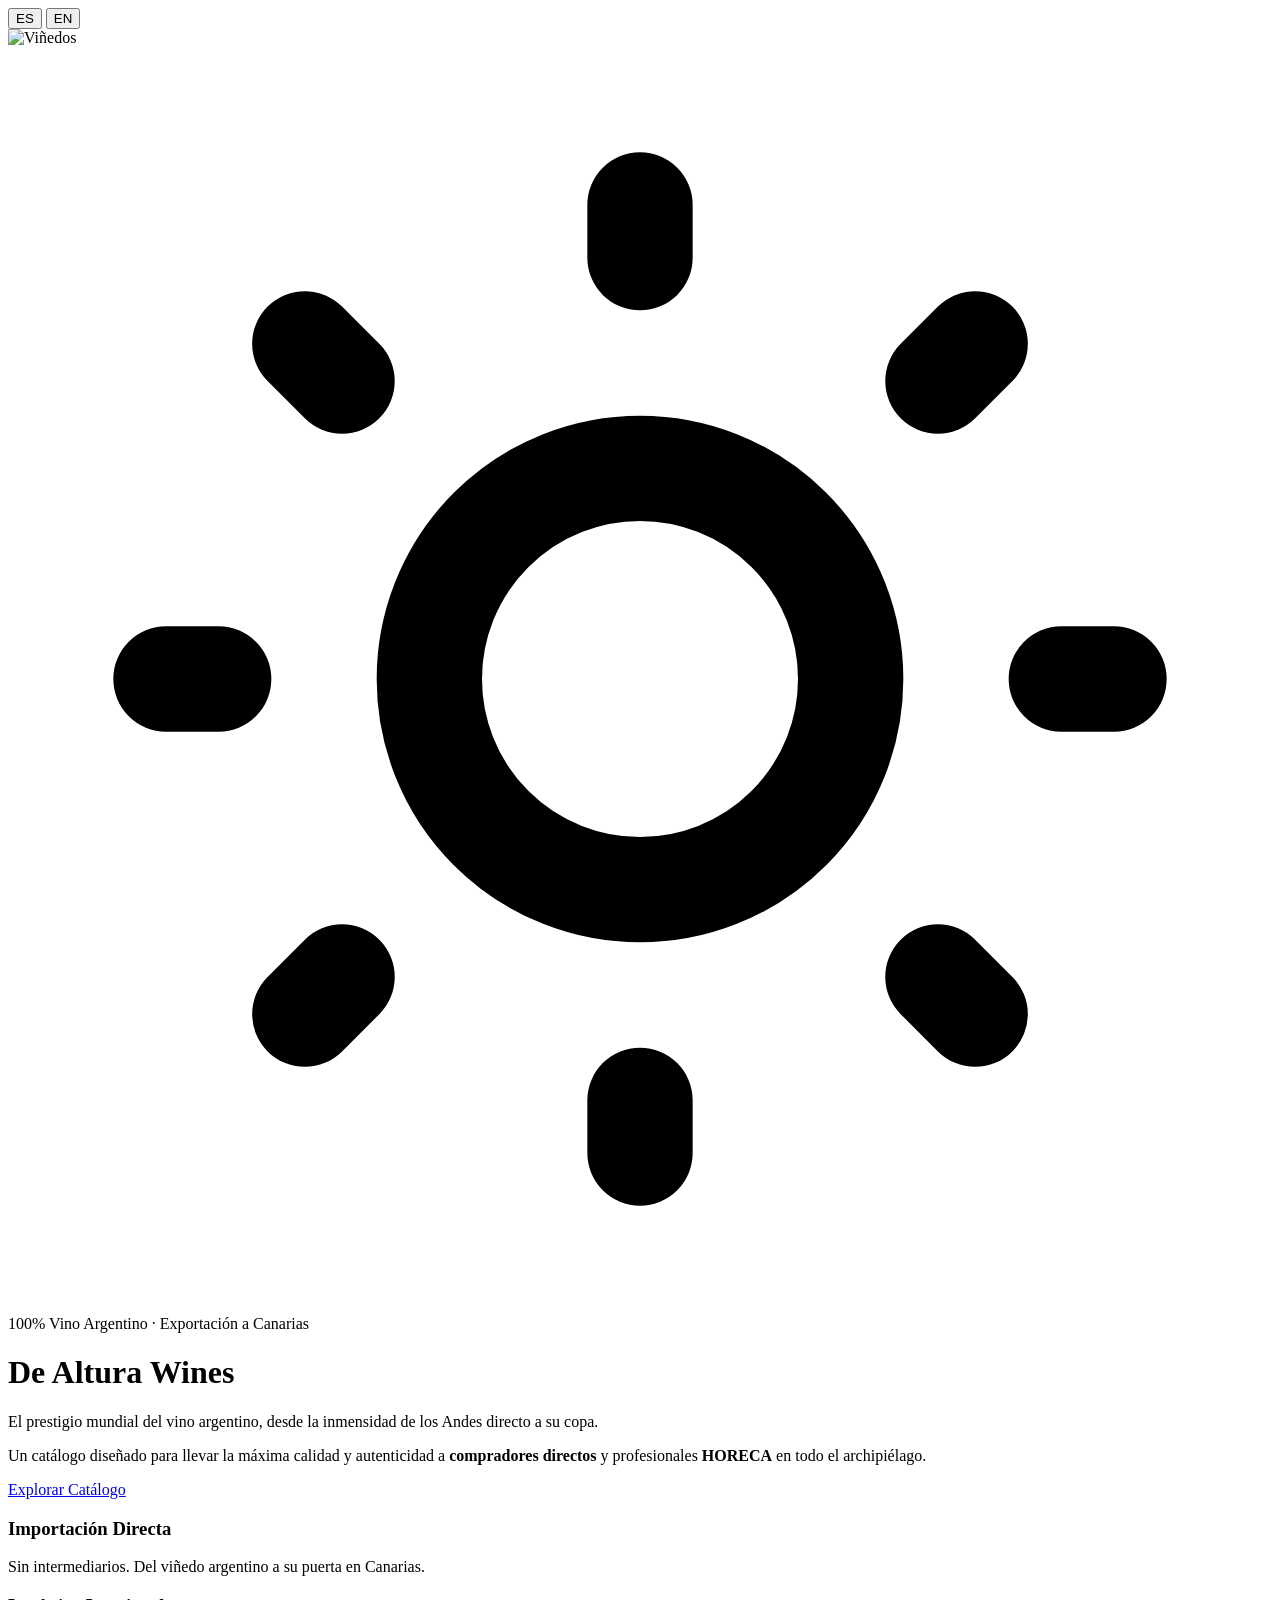
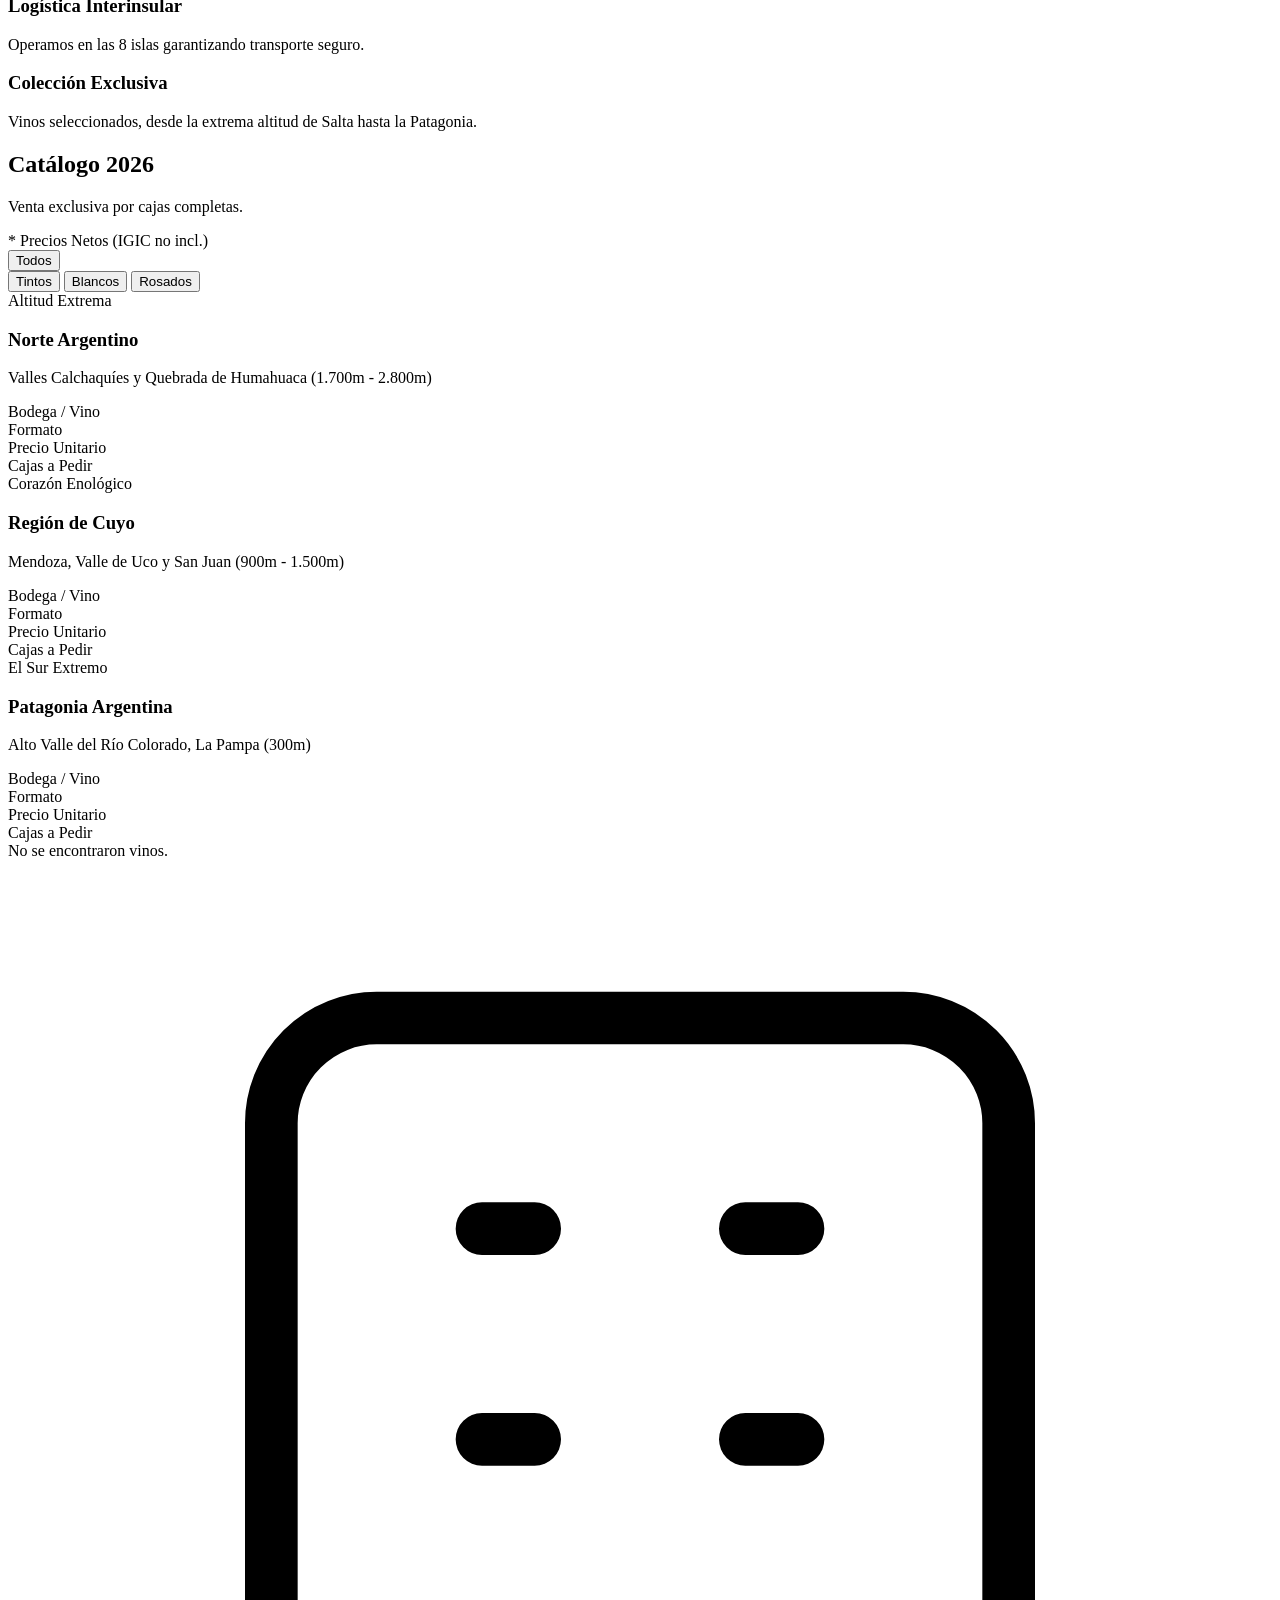
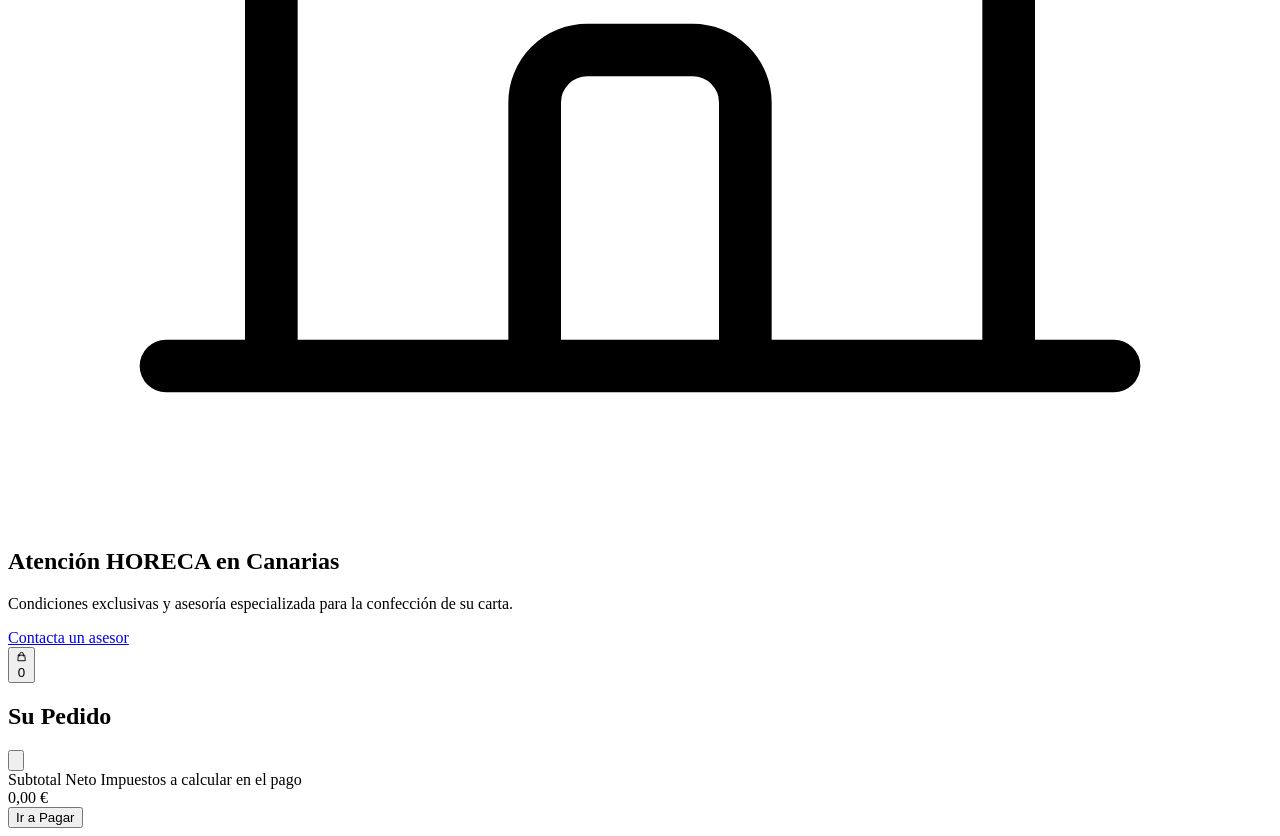
==== commit 2667bb8d: "fix: uuid consistency and cart standardization" ====
--- a/index.html
+++ b/index.html
@@ -1,40 +1,28 @@
 <!DOCTYPE html>
 <html lang="es" class="scroll-smooth">
+
 <head>
     <meta charset="UTF-8">
     <meta name="viewport" content="width=device-width, initial-scale=1.0">
     <title>De Altura Wines | Desde los Andes a Canarias</title>
-    
+
     <link rel="preconnect" href="https://fonts.googleapis.com">
     <link rel="preconnect" href="https://fonts.gstatic.com" crossorigin>
-    <link href="https://fonts.googleapis.com/css2?family=Playfair+Display:ital,wght@0,400;0,600;0,700;1,400&family=Montserrat:wght@300;400;500;600;700&display=swap" rel="stylesheet">
-    
+    <link
+        href="https://fonts.googleapis.com/css2?family=Playfair+Display:ital,wght@0,400;0,600;0,700;1,400&family=Montserrat:wght@300;400;500;600;700&display=swap"
+        rel="stylesheet">
+
     <script src="https://cdn.tailwindcss.com"></script>
     <script src="https://cdn.jsdelivr.net/npm/@supabase/supabase-js@2"></script>
 
-    <!-- Config Module -->
     <script>
         const API_CONFIG = {
             SUPABASE_URL: 'https://pzzbvinbyzaxrshlmlcn.supabase.co',
             SUPABASE_ANON_KEY: 'eyJhbGciOiJIUzI1NiIsInR5cCI6IkpXVCJ9.eyJpc3MiOiJzdXBhYmFzZSIsInJlZiI6InB6emJ2aW5ieXpheHJzaGxtbGNuIiwicm9sZSI6ImFub24iLCJpYXQiOjE3NzU1NTI5NDYsImV4cCI6MjA5MTEyODk0Nn0.YgeGDVZfyqI-nv7iAhROMsBfZbIK7BGUDyU1ERE-SFA',
-            STRIPE_PUBLIC: '',
-            WINES_DATA: '/assets/data/wines.json',
-            PATHS: {
-                WINES: '/assets/data/wines.json',
-                LOGIN: '/login.html',
-                MARKETPLACE: '/index.html',
-                CHECKOUT: '/checkout.html',
-                CRM: '/crm.html'
-            },
-            TAXES: {
-                AIEM_DEFAULT: 0.15,
-                IGIC_CANARIAS: 0.07,
-                HORECA_DISCOUNT: 0.20
-            }
+            TAXES: { IGIC_CANARIAS: 0.07 }
         };
     </script>
 
-    <!-- API Module (Supabase) -->
     <script>
         const APIModule = (() => {
             const config = API_CONFIG;
@@ -42,10 +30,7 @@
 
             const getWines = async () => {
                 try {
-                    const { data, error } = await supabase
-                        .from('wines')
-                        .select('*')
-                        .order('region', { ascending: true });
+                    const { data, error } = await supabase.from('products').select('*').order('region', { ascending: true });
                     if (error) throw error;
                     return data || [];
                 } catch (error) {
@@ -54,118 +39,7 @@
                 }
             };
 
-            const getWineById = async (id) => {
-                const wines = await getWines();
-                return wines.find(w => w.id === id) || null;
-            };
-
-            const filterWines = async (filters) => {
-                let wines = await getWines();
-                if (filters.type) wines = wines.filter(w => filters.type.includes(w.type));
-                if (filters.region) wines = wines.filter(w => filters.region.includes(w.region));
-                if (filters.box) wines = wines.filter(w => filters.box.includes(w.box));
-                if (filters.priceMax) wines = wines.filter(w => w.price <= filters.priceMax);
-                return wines;
-            };
-
-            const createOrder = async (orderData) => {
-                try {
-                    const { data, error } = await supabase
-                        .from('orders')
-                        .insert([{
-                            customer_name: orderData.customer_name,
-                            customer_email: orderData.customer_email,
-                            customer_phone: orderData.customer_phone || '',
-                            island: orderData.island,
-                            address: orderData.address,
-                            postal_code: orderData.postal_code || '',
-                            subtotal_amount: orderData.subtotal_amount || 0,
-                            tax_amount: orderData.tax_amount || 0,
-                            total_amount: orderData.total_amount,
-                            items: orderData.items,
-                            payment_method: orderData.payment_method,
-                            payment_status: orderData.payment_status || 'pending',
-                            shipping_status: orderData.shipping_status || 'new',
-                            notes: orderData.notes || ''
-                        }])
-                        .select();
-                    if (error) throw error;
-                    return { order: data ? data[0] : null };
-                } catch (error) {
-                    console.error('Error creando orden:', error);
-                    return { error: error.message || 'No se pudo crear la orden' };
-                }
-            };
-
-            const createPaymentIntent = async (amount, currency = 'EUR') => {
-                try {
-                    console.log('PaymentIntent creado (mock):', { amount, currency });
-                    return { clientSecret: 'pi_mock_' + Math.random() };
-                } catch (error) {
-                    console.error('Error en pago:', error);
-                    return { error: 'No se pudo procesar el pago' };
-                }
-            };
-
-            const getUserOrders = async (userId) => {
-                try {
-                    const { data, error } = await supabase
-                        .from('orders')
-                        .select('*')
-                        .eq('user_id', userId)
-                        .order('created_at', { ascending: false });
-                    if (error) throw error;
-                    return { orders: data || [] };
-                } catch (error) {
-                    console.error('Error obteniendo órdenes:', error);
-                    return { error: 'No se pudieron obtener las órdenes' };
-                }
-            };
-
-            const getAllOrders = async () => {
-                try {
-                    const { data, error } = await supabase
-                        .from('orders')
-                        .select('*')
-                        .order('created_at', { ascending: false });
-                    if (error) throw error;
-                    return { orders: data || [] };
-                } catch (error) {
-                    console.error('Error obteniendo todas las órdenes:', error);
-                    return { error: 'No se pudieron obtener las órdenes' };
-                }
-            };
-
-            const calculateTotal = (items, userDiscountPercent = 0) => {
-                let subtotal = 0;
-                items.forEach(item => {
-                    const pricePerUnit = item.price || 0;
-                    const quantity = item.quantity || 1;
-                    subtotal += pricePerUnit * quantity;
-                });
-                if (userDiscountPercent > 0) {
-                    subtotal *= (1 - userDiscountPercent / 100);
-                }
-                const igic = subtotal * config.TAXES.IGIC_CANARIAS;
-                const total = subtotal + igic;
-                return {
-                    subtotal: parseFloat(subtotal.toFixed(2)),
-                    igic: parseFloat(igic.toFixed(2)),
-                    total: parseFloat(total.toFixed(2))
-                };
-            };
-
-            return {
-                getWines,
-                getWineById,
-                filterWines,
-                createOrder,
-                createPaymentIntent,
-                getUserOrders,
-                getAllOrders,
-                calculateTotal,
-                supabase
-            };
+            return { getWines, supabase };
         })();
     </script>
 
@@ -174,29 +48,16 @@
             theme: {
                 extend: {
                     colors: {
-                        wine: {
-                            900: '#360914',
-                            800: '#54101d',
-                            700: '#7a182a',
-                            600: '#9e1f36',
-                        },
-                        gold: {
-                            500: '#C89F5D',
-                            600: '#A67F43',
-                        },
-                        stone: {
-                            50: '#FAF9F7',
-                            100: '#F2F0EB',
-                            800: '#2D2B2A',
-                            900: '#1A1918',
-                        }
+                        wine: { 900: '#2B0710', 800: '#3E0C18', 700: '#5A1224', 600: '#7A1832' },
+                        gold: { 500: '#C89F5D', 600: '#A67F43' },
+                        stone: { 50: '#FAF9F7', 100: '#F2F0EB', 800: '#2D2B2A', 900: '#1A1918' }
                     },
                     fontFamily: {
                         serif: ['"Playfair Display"', 'serif'],
                         sans: ['"Montserrat"', 'sans-serif'],
                     },
                     boxShadow: {
-                        'premium': '0 10px 40px -10px rgba(54, 9, 20, 0.08)',
+                        'premium': '0 10px 40px -10px rgba(43, 7, 16, 0.08)',
                         'float': '0 20px 25px -5px rgba(0, 0, 0, 0.1), 0 10px 10px -5px rgba(0, 0, 0, 0.04)',
                     }
                 }
@@ -205,433 +66,394 @@
     </script>
 
     <style>
-        body { background-color: theme('colors.stone.50'); color: theme('colors.stone.800'); }
+        body {
+            background-color: theme('colors.stone.50');
+            color: theme('colors.stone.800');
+        }
 
         /* Sistema de Idiomas */
-        body.lang-en [lang="es"] { display: none !important; }
-        body.lang-es [lang="en"] { display: none !important; }
-
-        /* Acento de Canarias */
+        body.lang-en [lang="es"] {
+            display: none !important;
+        }
+
+        body.lang-es [lang="en"] {
+            display: none !important;
+        }
+
         .canary-stripe {
             background: linear-gradient(90deg, #ffffff 0%, #ffffff 33.33%, #00a1e4 33.33%, #00a1e4 66.66%, #fcd116 66.66%, #fcd116 100%);
         }
 
-        /* CRÍTICO: Asegurar visibilidad de contenedores de vinos */
-        #section-norte,
-        #section-cuyo,
-        #section-patagonia,
-        #container-norte,
-        #container-cuyo,
-        #container-patagonia,
-        #catalog-grid,
-        .wine-row,
-        .wine-card {
-            display: block !important;
-            visibility: visible !important;
-            opacity: 1 !important;
-            height: auto !important;
-            max-height: none !important;
-            margin: revert !important;
-            padding: revert !important;
-        }
-
-        /* Animaciones */
-        #cart-drawer { transition: transform 0.4s cubic-bezier(0.16, 1, 0.3, 1); }
-        .drawer-open { transform: translateX(0) !important; }
-        #cart-overlay { transition: opacity 0.3s ease; }
-
-        .wine-row { transition: all 0.3s ease; }
-        .wine-row:hover { background-color: white; transform: translateY(-2px); box-shadow: theme('boxShadow.premium'); border-color: transparent; z-index: 10; position: relative; border-radius: 0.5rem; }
-        .wine-row.in-cart { background-color: theme('colors.stone.100'); border-left: 4px solid theme('colors.wine.700'); }
-
-        .btn-pop:active { transform: scale(0.95); }
+        /* Animaciones Carrito y Filas */
+        #cart-drawer {
+            transition: transform 0.4s cubic-bezier(0.16, 1, 0.3, 1);
+        }
+
+        .drawer-open {
+            transform: translateX(0) !important;
+        }
+
+        #cart-overlay {
+            transition: opacity 0.3s ease;
+        }
+
+        .wine-row {
+            transition: all 0.3s ease;
+            border-left: 3px solid transparent;
+        }
+
+        .wine-row:hover {
+            background-color: #FFFFFF;
+            box-shadow: theme('boxShadow.premium');
+            z-index: 10;
+            position: relative;
+            border-radius: 0.5rem;
+        }
+
+        .wine-row.in-cart {
+            background-color: theme('colors.stone.100');
+            border-left: 3px solid theme('colors.gold.500');
+        }
+
+        .btn-pop:active {
+            transform: scale(0.92);
+        }
+
         @keyframes pop {
-            0% { transform: scale(1); }
-            50% { transform: scale(1.2); }
-            100% { transform: scale(1); }
-        }
-        .animate-pop { animation: pop 0.3s ease-out forwards; }
-
-        .filter-btn { transition: all 0.3s ease; }
+            0% {
+                transform: scale(1);
+            }
+
+            50% {
+                transform: scale(1.15);
+            }
+
+            100% {
+                transform: scale(1);
+            }
+        }
+
+        .animate-pop {
+            animation: pop 0.3s ease-out forwards;
+        }
 
         input[type="number"]::-webkit-inner-spin-button,
-        input[type="number"]::-webkit-outer-spin-button { -webkit-appearance: none; margin: 0; }
+        input[type="number"]::-webkit-outer-spin-button {
+            -webkit-appearance: none;
+            margin: 0;
+        }
     </style>
 </head>
+
 <body class="antialiased relative lang-es">
 
     <div class="canary-stripe h-2.5 w-full fixed top-0 z-[100] shadow-md"></div>
-
-    <div class="fixed top-6 right-6 z-[110] flex bg-white/90 backdrop-blur-md p-1 rounded-full shadow-lg border border-stone-200 transition-all hover:shadow-xl">
-        <button id="btn-lang-es" onclick="setLanguage('es')" class="px-4 py-1.5 text-xs font-bold rounded-full bg-wine-900 text-white transition-all shadow-sm">ES</button>
-        <button id="btn-lang-en" onclick="setLanguage('en')" class="px-4 py-1.5 text-xs font-bold rounded-full text-stone-500 hover:text-wine-900 transition-all">EN</button>
+    <div
+        class="fixed top-6 right-6 z-[110] flex bg-white/90 backdrop-blur-md p-1 rounded-full shadow-lg border border-stone-200 transition-all hover:shadow-xl">
+        <button id="btn-lang-es" onclick="setLanguage('es')"
+            class="px-4 py-1.5 text-xs font-bold rounded-full bg-wine-900 text-white transition-all shadow-sm">ES</button>
+        <button id="btn-lang-en" onclick="setLanguage('en')"
+            class="px-4 py-1.5 text-xs font-bold rounded-full text-stone-500 hover:text-wine-900 transition-all">EN</button>
     </div>
 
     <header class="relative bg-wine-900 pt-32 pb-24 px-6 lg:pt-40 lg:pb-32 overflow-hidden">
         <div class="absolute inset-0 z-0">
-            <img src="https://images.unsplash.com/photo-1506377247377-2a5b3b0ca7df?auto=format&fit=crop&q=80&w=2070" alt="Viñedos" class="w-full h-full object-cover object-center opacity-[0.15] mix-blend-luminosity">
+            <img src="https://images.unsplash.com/photo-1506377247377-2a5b3b0ca7df?auto=format&fit=crop&q=80&w=2070"
+                alt="Viñedos" class="w-full h-full object-cover object-center opacity-[0.15] mix-blend-luminosity">
             <div class="absolute inset-0 bg-gradient-to-t from-wine-900 via-wine-900/90 to-transparent"></div>
         </div>
 
         <div class="max-w-5xl mx-auto relative z-10 text-center flex flex-col items-center mt-6">
-            <div class="inline-flex items-center gap-3 px-5 py-2 rounded-full bg-white/5 border border-gold-500/30 backdrop-blur-md mb-8 shadow-[0_0_15px_rgba(200,159,93,0.2)]">
-                <svg class="w-4 h-4 text-gold-500" fill="none" stroke="currentColor" viewBox="0 0 24 24"><path stroke-linecap="round" stroke-linejoin="round" stroke-width="2" d="M12 3v1m0 16v1m9-9h-1M4 12H3m15.364 6.364l-.707-.707M6.343 6.343l-.707-.707m12.728 0l-.707.707M6.343 17.657l-.707.707M16 12a4 4 0 11-8 0 4 4 0 018 0z"></path></svg>
-                <span lang="es" class="text-[10px] font-bold text-gold-500 tracking-[0.2em] uppercase">100% Vino Argentino · Exportación a Canarias</span>
-                <span lang="en" class="text-[10px] font-bold text-gold-500 tracking-[0.2em] uppercase">100% Argentine Wine · Export to Canary Islands</span>
-            </div>
-            
-            <h1 class="text-6xl md:text-7xl lg:text-8xl font-serif text-white mb-8 tracking-tight drop-shadow-lg">
-                De Altura Wines
-            </h1>
-            
-            <div class="flex flex-col w-56 md:w-64 h-3 md:h-4 mb-10 rounded-sm overflow-hidden opacity-100 shadow-[0_4px_14px_rgba(0,0,0,0.3)] border border-white/10">
+            <div
+                class="inline-flex items-center gap-3 px-5 py-2 rounded-full bg-white/5 border border-gold-500/30 backdrop-blur-md mb-8 shadow-[0_0_15px_rgba(200,159,93,0.2)]">
+                <svg class="w-4 h-4 text-gold-500" fill="none" stroke="currentColor" viewBox="0 0 24 24">
+                    <path stroke-linecap="round" stroke-linejoin="round" stroke-width="2"
+                        d="M12 3v1m0 16v1m9-9h-1M4 12H3m15.364 6.364l-.707-.707M6.343 6.343l-.707-.707m12.728 0l-.707.707M6.343 17.657l-.707.707M16 12a4 4 0 11-8 0 4 4 0 018 0z">
+                    </path>
+                </svg>
+                <span lang="es" class="text-[10px] font-bold text-gold-500 tracking-[0.2em] uppercase">100% Vino
+                    Argentino · Exportación a Canarias</span>
+                <span lang="en" class="text-[10px] font-bold text-gold-500 tracking-[0.2em] uppercase">100% Argentine
+                    Wine · Export to Canary Islands</span>
+            </div>
+
+            <h1 class="text-6xl md:text-7xl lg:text-8xl font-serif text-white mb-8 tracking-tight drop-shadow-lg">De
+                Altura Wines</h1>
+
+            <div
+                class="flex flex-col w-56 md:w-64 h-3 md:h-4 mb-10 rounded-sm overflow-hidden opacity-100 shadow-[0_4px_14px_rgba(0,0,0,0.3)] border border-white/10">
                 <div class="h-1/3 w-full bg-[#74ACDF]"></div>
                 <div class="h-1/3 w-full bg-white"></div>
                 <div class="h-1/3 w-full bg-[#74ACDF]"></div>
             </div>
-            
-            <p class="text-2xl md:text-3xl text-stone-100 font-light max-w-3xl mx-auto leading-relaxed mb-10 italic drop-shadow-md">
-                <span lang="es">El prestigio mundial del vino argentino, desde la inmensidad de los Andes directo a su copa.</span>
-                <span lang="en">The global prestige of Argentine wine, from the immensity of the Andes straight to your glass.</span>
+
+            <p
+                class="text-2xl md:text-3xl text-stone-100 font-light max-w-3xl mx-auto leading-relaxed mb-10 italic drop-shadow-md">
+                <span lang="es">El prestigio mundial del vino argentino, desde la inmensidad de los Andes directo a su
+                    copa.</span>
+                <span lang="en">The global prestige of Argentine wine, from the immensity of the Andes straight to your
+                    glass.</span>
             </p>
-            
+
             <p class="text-sm md:text-base text-stone-300 font-light max-w-2xl mx-auto leading-relaxed mb-12">
-                <span lang="es">Un catálogo diseñado para llevar la máxima calidad y autenticidad del vino argentino a <strong class="text-white font-semibold">compradores directos</strong> y profesionales <strong class="text-white font-semibold">HORECA</strong> en todo el archipiélago, sin intermediarios.</span>
-                <span lang="en">A catalog designed to bring the highest quality and authenticity of Argentine wine to <strong class="text-white font-semibold">direct buyers</strong> and <strong class="text-white font-semibold">HORECA</strong> professionals throughout the archipelago, without intermediaries.</span>
+                <span lang="es">Un catálogo diseñado para llevar la máxima calidad y autenticidad a <strong
+                        class="text-white font-semibold">compradores directos</strong> y profesionales <strong
+                        class="text-white font-semibold">HORECA</strong> en todo el archipiélago.</span>
+                <span lang="en">A catalog designed to bring the highest quality to <strong
+                        class="text-white font-semibold">direct buyers</strong> and <strong
+                        class="text-white font-semibold">HORECA</strong> professionals throughout the
+                    archipelago.</span>
             </p>
-            
-            <a href="#catalog" class="bg-gold-500 hover:bg-gold-600 text-wine-900 font-bold px-10 py-5 rounded-sm transition-colors duration-300 uppercase tracking-widest text-xs shadow-xl">
-                <span lang="es">Acceder al Catálogo</span>
-                <span lang="en">Access Catalog</span>
+
+            <a href="#catalog"
+                class="bg-gold-500 hover:bg-gold-600 text-wine-900 font-bold px-10 py-5 rounded-sm transition-colors duration-300 uppercase tracking-widest text-xs shadow-xl">
+                <span lang="es">Explorar Catálogo</span><span lang="en">Explore Catalog</span>
             </a>
         </div>
     </header>
 
     <section class="py-12 bg-white border-b border-stone-100 relative z-20 shadow-sm">
-        <div class="max-w-6xl mx-auto px-6 grid grid-cols-1 md:grid-cols-3 gap-8 text-center md:text-left divide-y md:divide-y-0 md:divide-x divide-stone-100">
+        <div
+            class="max-w-6xl mx-auto px-6 grid grid-cols-1 md:grid-cols-3 gap-8 text-center md:text-left divide-y md:divide-y-0 md:divide-x divide-stone-100">
             <div class="py-4 md:py-0 md:px-8">
-                <h3 class="text-wine-800 font-serif text-2xl mb-2">
-                    <span lang="es">Importación Directa</span><span lang="en">Direct Import</span>
-                </h3>
-                <p class="text-sm text-stone-500 leading-relaxed">
-                    <span lang="es">Sin intermediarios. Del viñedo argentino a su restaurante, hotel o domicilio en Canarias.</span>
-                    <span lang="en">No intermediaries. From the Argentine vineyard to your restaurant, hotel, or home in the Canary Islands.</span>
-                </p>
+                <h3 class="text-wine-800 font-serif text-2xl mb-2"><span lang="es">Importación Directa</span><span
+                        lang="en">Direct Import</span></h3>
+                <p class="text-sm text-stone-500 leading-relaxed"><span lang="es">Sin intermediarios. Del viñedo
+                        argentino a su puerta en Canarias.</span><span lang="en">No intermediaries. From the vineyard to
+                        your door.</span></p>
             </div>
             <div class="py-4 md:py-0 md:px-8">
-                <h3 class="text-wine-800 font-serif text-2xl mb-2">
-                    <span lang="es">Logística Interinsular</span><span lang="en">Inter-island Logistics</span>
-                </h3>
-                <p class="text-sm text-stone-500 leading-relaxed">
-                    <span lang="es">Operamos en las 8 islas garantizando transporte seguro y tarifas unificadas.</span>
-                    <span lang="en">We operate across all 8 islands ensuring safe transport and unified rates.</span>
-                </p>
+                <h3 class="text-wine-800 font-serif text-2xl mb-2"><span lang="es">Logística Interinsular</span><span
+                        lang="en">Inter-island Logistics</span></h3>
+                <p class="text-sm text-stone-500 leading-relaxed"><span lang="es">Operamos en las 8 islas garantizando
+                        transporte seguro.</span><span lang="en">Operating across all 8 islands ensuring safe
+                        transport.</span></p>
             </div>
             <div class="py-4 md:py-0 md:px-8">
-                <h3 class="text-wine-800 font-serif text-2xl mb-2">
-                    <span lang="es">Colección Exclusiva</span><span lang="en">Exclusive Collection</span>
-                </h3>
-                <p class="text-sm text-stone-500 leading-relaxed">
-                    <span lang="es">44 referencias rigurosamente seleccionadas, desde la extrema altitud de Salta hasta la Patagonia.</span>
-                    <span lang="en">44 rigorously selected references, from the extreme altitude of Salta to Patagonia.</span>
-                </p>
+                <h3 class="text-wine-800 font-serif text-2xl mb-2"><span lang="es">Colección Exclusiva</span><span
+                        lang="en">Exclusive Collection</span></h3>
+                <p class="text-sm text-stone-500 leading-relaxed"><span lang="es">Vinos seleccionados, desde la extrema
+                        altitud de Salta hasta la Patagonia.</span><span lang="en">Selected wines, from Salta to
+                        Patagonia.</span></p>
             </div>
         </div>
     </section>
 
-    <main id="catalog" class="max-w-6xl mx-auto px-4 py-24 space-y-16">
-        
+    <main id="catalog" class="max-w-6xl mx-auto px-4 py-20 space-y-16">
+
         <div class="flex flex-col md:flex-row justify-between items-end mb-10 pb-6 border-b border-stone-200">
             <div>
-                <h2 class="text-4xl font-serif text-wine-900">
-                    <span lang="es">Catálogo 2026</span><span lang="en">2026 Catalog</span>
-                </h2>
-                <p class="text-stone-500 mt-2 font-medium">
-                    <span lang="es">Tarifas para compradores directos. Venta por cajas completas.</span>
-                    <span lang="en">Rates for direct buyers. Sales by full boxes only.</span>
-                </p>
+                <h2 class="text-4xl font-serif text-wine-900"><span lang="es">Catálogo 2026</span><span lang="en">2026
+                        Catalog</span></h2>
+                <p class="text-stone-500 mt-2 font-medium"><span lang="es">Venta exclusiva por cajas
+                        completas.</span><span lang="en">Exclusive sales by full boxes.</span></p>
             </div>
             <div class="mt-4 md:mt-0 text-right">
-                <span class="inline-block bg-wine-50 text-wine-800 text-[10px] font-bold px-3 py-1.5 rounded uppercase tracking-widest border border-wine-100">
-                    <span lang="es">* Precios Netos (IGIC/AIEM no incl.)</span>
-                    <span lang="en">* Net Prices (IGIC/AIEM not incl.)</span>
+                <span
+                    class="inline-block bg-white text-stone-500 text-[10px] font-bold px-3 py-1.5 rounded shadow-sm border border-stone-200 uppercase tracking-widest">
+                    <span lang="es">* Precios Netos (IGIC no incl.)</span><span lang="en">* Net Prices (IGIC not
+                        incl.)</span>
                 </span>
             </div>
         </div>
 
         <div class="flex flex-col lg:flex-row justify-between items-start lg:items-center gap-6 mb-8">
             <div class="flex flex-wrap gap-2 md:gap-3">
-                <button onclick="toggleFilter('all')" data-value="all" data-category="all" class="filter-btn bg-wine-900 text-white border-wine-900 border px-4 py-2 text-[10px] md:text-[11px] font-bold uppercase tracking-widest rounded-full shadow-sm transition-colors">
-                    <span lang="es">Todos</span><span lang="en">All</span>
-                </button>
-                
-                <div class="w-px h-6 bg-stone-200 mx-1 hidden sm:block self-center"></div>
-                
-                <button onclick="toggleFilter('tinto', 'type')" data-value="tinto" data-category="type" class="filter-btn bg-white text-stone-600 border-stone-200 border px-4 py-2 text-[10px] md:text-[11px] font-bold uppercase tracking-widest rounded-full shadow-sm hover:border-wine-700 hover:text-wine-700 transition-colors">
-                    <span lang="es">Tintos</span><span lang="en">Reds</span>
-                </button>
-                <button onclick="toggleFilter('blanco', 'type')" data-value="blanco" data-category="type" class="filter-btn bg-white text-stone-600 border-stone-200 border px-4 py-2 text-[10px] md:text-[11px] font-bold uppercase tracking-widest rounded-full shadow-sm hover:border-wine-700 hover:text-wine-700 transition-colors">
-                    <span lang="es">Blancos</span><span lang="en">Whites</span>
-                </button>
-                <button onclick="toggleFilter('rosado', 'type')" data-value="rosado" data-category="type" class="filter-btn bg-white text-stone-600 border-stone-200 border px-4 py-2 text-[10px] md:text-[11px] font-bold uppercase tracking-widest rounded-full shadow-sm hover:border-wine-700 hover:text-wine-700 transition-colors">
-                    <span lang="es">Rosados</span><span lang="en">Rosés</span>
-                </button>
-                
-                <div class="w-px h-6 bg-stone-200 mx-1 hidden sm:block self-center"></div>
-                
-                <button onclick="toggleFilter('6', 'box')" data-value="6" data-category="box" class="filter-btn bg-white text-stone-600 border-stone-200 border px-4 py-2 text-[10px] md:text-[11px] font-bold uppercase tracking-widest rounded-full shadow-sm hover:border-wine-700 hover:text-wine-700 transition-colors">
-                    <span lang="es">Caja de 6</span><span lang="en">6-Pack</span>
-                </button>
-                <button onclick="toggleFilter('12', 'box')" data-value="12" data-category="box" class="filter-btn bg-white text-stone-600 border-stone-200 border px-4 py-2 text-[10px] md:text-[11px] font-bold uppercase tracking-widest rounded-full shadow-sm hover:border-wine-700 hover:text-wine-700 transition-colors">
-                    <span lang="es">Caja de 12</span><span lang="en">12-Pack</span>
-                </button>
-            </div>
-
-            <div class="flex items-center gap-3 w-full lg:w-auto bg-white p-2 border border-stone-200 rounded-lg shadow-sm">
-                <span class="text-[10px] font-bold text-stone-400 uppercase tracking-widest pl-2">
-                    <span lang="es">Precio:</span><span lang="en">Price:</span>
-                </span>
-                <div class="flex bg-stone-100 rounded p-1 w-full lg:w-auto gap-1">
-                    <button onclick="setSort('default')" id="sort-default" class="sort-btn flex-1 lg:flex-none px-3 py-1.5 text-[10px] font-bold uppercase rounded text-wine-900 bg-white shadow-sm transition-colors">
-                        <span lang="es">Defecto</span><span lang="en">Default</span>
-                    </button>
-                    <button onclick="setSort('asc')" id="sort-asc" class="sort-btn flex-1 lg:flex-none flex items-center justify-center gap-1 px-3 py-1.5 text-[10px] font-bold uppercase rounded text-stone-500 hover:bg-white hover:text-wine-900 transition-colors">
-                        <span lang="es">Menor</span><span lang="en">Lowest</span>
-                        <svg class="w-3 h-3" fill="none" stroke="currentColor" viewBox="0 0 24 24"><path stroke-linecap="round" stroke-linejoin="round" stroke-width="2" d="M5 15l7-7 7 7"></path></svg>
-                    </button>
-                    <button onclick="setSort('desc')" id="sort-desc" class="sort-btn flex-1 lg:flex-none flex items-center justify-center gap-1 px-3 py-1.5 text-[10px] font-bold uppercase rounded text-stone-500 hover:bg-white hover:text-wine-900 transition-colors">
-                        <span lang="es">Mayor</span><span lang="en">Highest</span>
-                        <svg class="w-3 h-3" fill="none" stroke="currentColor" viewBox="0 0 24 24"><path stroke-linecap="round" stroke-linejoin="round" stroke-width="2" d="M19 9l-7 7-7-7"></path></svg>
-                    </button>
-                </div>
+                <button onclick="toggleFilter('all')" data-category="all"
+                    class="filter-btn bg-wine-900 text-white border-wine-900 border px-5 py-2.5 text-[10px] font-bold uppercase tracking-widest rounded-full shadow-sm transition-colors"><span
+                        lang="es">Todos</span><span lang="en">All</span></button>
+                <div class="w-px h-6 bg-stone-300 mx-1 hidden sm:block self-center"></div>
+                <button onclick="toggleFilter('tinto', 'type')" data-value="tinto" data-category="type"
+                    class="filter-btn bg-white text-stone-600 border-stone-200 border px-5 py-2.5 text-[10px] font-bold uppercase tracking-widest rounded-full shadow-sm hover:border-wine-700 hover:text-wine-700 transition-colors"><span
+                        lang="es">Tintos</span><span lang="en">Reds</span></button>
+                <button onclick="toggleFilter('blanco', 'type')" data-value="blanco" data-category="type"
+                    class="filter-btn bg-white text-stone-600 border-stone-200 border px-5 py-2.5 text-[10px] font-bold uppercase tracking-widest rounded-full shadow-sm hover:border-wine-700 hover:text-wine-700 transition-colors"><span
+                        lang="es">Blancos</span><span lang="en">Whites</span></button>
+                <button onclick="toggleFilter('rosado', 'type')" data-value="rosado" data-category="type"
+                    class="filter-btn bg-white text-stone-600 border-stone-200 border px-5 py-2.5 text-[10px] font-bold uppercase tracking-widest rounded-full shadow-sm hover:border-wine-700 hover:text-wine-700 transition-colors"><span
+                        lang="es">Rosados</span><span lang="en">Rosés</span></button>
             </div>
         </div>
 
         <section id="section-norte" class="region-section">
             <div class="mb-6">
-                <span class="text-gold-600 font-bold text-xs uppercase tracking-[0.2em]">
-                    <span lang="es">Altitud Extrema</span><span lang="en">Extreme Altitude</span>
-                </span>
-                <h3 class="text-3xl font-serif text-stone-900 mt-1">
-                    <span lang="es">Norte Argentino</span><span lang="en">Northern Argentina</span>
-                </h3>
-                <p class="text-sm text-stone-500 mt-2 italic">
-                    <span lang="es">Valles Calchaquíes y Quebrada de Humahuaca (1.700m - 2.800m)</span>
-                    <span lang="en">Calchaquí Valleys and Humahuaca Gorge (1,700m - 2,800m)</span>
-                </p>
-            </div>
-            <div class="hidden md:grid grid-cols-12 gap-4 px-6 pb-2 text-[10px] font-bold text-stone-400 uppercase tracking-widest border-b border-stone-200">
+                <span class="text-gold-600 font-bold text-xs uppercase tracking-[0.2em]"><span lang="es">Altitud
+                        Extrema</span><span lang="en">Extreme Altitude</span></span>
+                <h3 class="text-3xl font-serif text-stone-900 mt-1"><span lang="es">Norte Argentino</span><span
+                        lang="en">Northern Argentina</span></h3>
+                <p class="text-sm text-stone-500 mt-2 italic">Valles Calchaquíes y Quebrada de Humahuaca (1.700m -
+                    2.800m)</p>
+            </div>
+            <div
+                class="hidden md:grid grid-cols-12 gap-6 px-6 py-3 bg-stone-100/50 rounded-t-lg border-x border-t border-stone-200 text-[10px] font-bold text-stone-500 uppercase tracking-widest">
                 <div class="col-span-5"><span lang="es">Bodega / Vino</span><span lang="en">Winery / Wine</span></div>
                 <div class="col-span-2 text-center"><span lang="es">Formato</span><span lang="en">Format</span></div>
-                <div class="col-span-2 text-right"><span lang="es">Precio Bot.</span><span lang="en">Bot. Price</span></div>
-                <div class="col-span-3 text-right"><span lang="es">Añadir Cajas</span><span lang="en">Add Boxes</span></div>
-            </div>
-            <div id="container-norte" class="flex flex-col gap-2"></div>
+                <div class="col-span-2 text-right"><span lang="es">Precio Unitario</span><span lang="en">Unit
+                        Price</span></div>
+                <div class="col-span-3 text-right"><span lang="es">Cajas a Pedir</span><span lang="en">Order
+                        Boxes</span></div>
+            </div>
+            <div id="container-norte"
+                class="flex flex-col border border-t-0 border-stone-200 rounded-b-lg bg-white overflow-hidden shadow-sm">
+            </div>
         </section>
 
         <section id="section-cuyo" class="region-section mt-16">
             <div class="mb-6">
-                <span class="text-gold-600 font-bold text-xs uppercase tracking-[0.2em]">
-                    <span lang="es">Corazón Enológico</span><span lang="en">Oenological Heart</span>
-                </span>
-                <h3 class="text-3xl font-serif text-stone-900 mt-1">
-                    <span lang="es">Región de Cuyo</span><span lang="en">Cuyo Region</span>
-                </h3>
-                <p class="text-sm text-stone-500 mt-2 italic">
-                    <span lang="es">Mendoza, Valle de Uco y San Juan (900m - 1.500m)</span>
-                    <span lang="en">Mendoza, Uco Valley and San Juan (900m - 1,500m)</span>
-                </p>
-            </div>
-            <div class="hidden md:grid grid-cols-12 gap-4 px-6 pb-2 text-[10px] font-bold text-stone-400 uppercase tracking-widest border-b border-stone-200">
+                <span class="text-gold-600 font-bold text-xs uppercase tracking-[0.2em]"><span lang="es">Corazón
+                        Enológico</span><span lang="en">Oenological Heart</span></span>
+                <h3 class="text-3xl font-serif text-stone-900 mt-1"><span lang="es">Región de Cuyo</span><span
+                        lang="en">Cuyo Region</span></h3>
+                <p class="text-sm text-stone-500 mt-2 italic">Mendoza, Valle de Uco y San Juan (900m - 1.500m)</p>
+            </div>
+            <div
+                class="hidden md:grid grid-cols-12 gap-6 px-6 py-3 bg-stone-100/50 rounded-t-lg border-x border-t border-stone-200 text-[10px] font-bold text-stone-500 uppercase tracking-widest">
                 <div class="col-span-5"><span lang="es">Bodega / Vino</span><span lang="en">Winery / Wine</span></div>
                 <div class="col-span-2 text-center"><span lang="es">Formato</span><span lang="en">Format</span></div>
-                <div class="col-span-2 text-right"><span lang="es">Precio Bot.</span><span lang="en">Bot. Price</span></div>
-                <div class="col-span-3 text-right"><span lang="es">Añadir Cajas</span><span lang="en">Add Boxes</span></div>
-            </div>
-            <div id="container-cuyo" class="flex flex-col gap-2"></div>
+                <div class="col-span-2 text-right"><span lang="es">Precio Unitario</span><span lang="en">Unit
+                        Price</span></div>
+                <div class="col-span-3 text-right"><span lang="es">Cajas a Pedir</span><span lang="en">Order
+                        Boxes</span></div>
+            </div>
+            <div id="container-cuyo"
+                class="flex flex-col border border-t-0 border-stone-200 rounded-b-lg bg-white overflow-hidden shadow-sm">
+            </div>
         </section>
 
         <section id="section-patagonia" class="region-section mt-16">
             <div class="mb-6">
-                <span class="text-gold-600 font-bold text-xs uppercase tracking-[0.2em]">
-                    <span lang="es">El Sur Extremo</span><span lang="en">The Extreme South</span>
-                </span>
-                <h3 class="text-3xl font-serif text-stone-900 mt-1">
-                    <span lang="es">Patagonia Argentina</span><span lang="en">Argentine Patagonia</span>
-                </h3>
-                <p class="text-sm text-stone-500 mt-2 italic">
-                    <span lang="es">Alto Valle del Río Colorado, La Pampa (300m)</span>
-                    <span lang="en">Colorado River High Valley, La Pampa (300m)</span>
-                </p>
-            </div>
-            <div class="hidden md:grid grid-cols-12 gap-4 px-6 pb-2 text-[10px] font-bold text-stone-400 uppercase tracking-widest border-b border-stone-200">
+                <span class="text-gold-600 font-bold text-xs uppercase tracking-[0.2em]"><span lang="es">El Sur
+                        Extremo</span><span lang="en">The Extreme South</span></span>
+                <h3 class="text-3xl font-serif text-stone-900 mt-1"><span lang="es">Patagonia Argentina</span><span
+                        lang="en">Argentine Patagonia</span></h3>
+                <p class="text-sm text-stone-500 mt-2 italic">Alto Valle del Río Colorado, La Pampa (300m)</p>
+            </div>
+            <div
+                class="hidden md:grid grid-cols-12 gap-6 px-6 py-3 bg-stone-100/50 rounded-t-lg border-x border-t border-stone-200 text-[10px] font-bold text-stone-500 uppercase tracking-widest">
                 <div class="col-span-5"><span lang="es">Bodega / Vino</span><span lang="en">Winery / Wine</span></div>
                 <div class="col-span-2 text-center"><span lang="es">Formato</span><span lang="en">Format</span></div>
-                <div class="col-span-2 text-right"><span lang="es">Precio Bot.</span><span lang="en">Bot. Price</span></div>
-                <div class="col-span-3 text-right"><span lang="es">Añadir Cajas</span><span lang="en">Add Boxes</span></div>
-            </div>
-            <div id="container-patagonia" class="flex flex-col gap-2"></div>
+                <div class="col-span-2 text-right"><span lang="es">Precio Unitario</span><span lang="en">Unit
+                        Price</span></div>
+                <div class="col-span-3 text-right"><span lang="es">Cajas a Pedir</span><span lang="en">Order
+                        Boxes</span></div>
+            </div>
+            <div id="container-patagonia"
+                class="flex flex-col border border-t-0 border-stone-200 rounded-b-lg bg-white overflow-hidden shadow-sm">
+            </div>
         </section>
 
-        <!-- Fallback para renderizado unificado -->
-        <div id="catalog-grid" class="wine-grid hidden"></div>
-
-        <div id="no-results" class="hidden py-16 text-center text-stone-400 italic">
-            <span lang="es">No se encontraron vinos con los filtros seleccionados.</span>
-            <span lang="en">No wines found matching the selected filters.</span>
-        </div>
-
+        <div id="no-results" class="hidden py-16 text-center text-stone-400 italic">No se encontraron vinos.</div>
     </main>
 
     <section class="bg-stone-900 text-stone-300 py-20 px-6 border-t-4 border-wine-800">
         <div class="max-w-4xl mx-auto text-center">
-            <svg class="w-12 h-12 mx-auto text-gold-500 mb-6" fill="none" stroke="currentColor" viewBox="0 0 24 24"><path stroke-linecap="round" stroke-linejoin="round" stroke-width="1" d="M19 21V5a2 2 0 00-2-2H7a2 2 0 00-2 2v16m14 0h2m-2 0h-5m-9 0H3m2 0h5M9 7h1m-1 4h1m4-4h1m-1 4h1m-5 10v-5a1 1 0 011-1h2a1 1 0 011 1v5m-4 0h4"></path></svg>
-            <h2 class="text-3xl md:text-4xl font-serif text-white mb-6">
-                <span lang="es">Atención HORECA en Canarias</span><span lang="en">HORECA Services in the Canary Islands</span>
-            </h2>
-            <p class="text-lg font-light leading-relaxed max-w-2xl mx-auto mb-10">
-                <span lang="es">Diseñamos propuestas a medida para hoteles, restaurantes y empresas. Ofrecemos condiciones exclusivas y asesoría especializada para la confección de su carta.</span>
-                <span lang="en">We design tailored proposals for hotels, restaurants, and companies. We offer exclusive conditions and specialized advice for crafting your wine list.</span>
-            </p>
-            <a href="https://wa.me/34633706676?text=Hola%20asesor,%20deseo%20informaci%C3%B3n%20para%20canal%20HORECA" target="_blank" class="inline-flex items-center gap-3 px-8 py-4 border border-stone-600 hover:border-gold-500 hover:text-white rounded-sm transition-colors uppercase tracking-widest text-xs font-bold shadow-lg bg-white/5">
-                <svg class="w-5 h-5" fill="currentColor" viewBox="0 0 24 24"><path d="M.057 24l1.687-6.163c-1.041-1.804-1.588-3.849-1.588-5.946 0-6.556 5.332-11.888 11.888-11.888 3.176 0 6.164 1.236 8.41 3.483 2.247 2.247 3.483 5.234 3.483 8.41 0 6.556-5.332 11.888-11.888 11.888-2.007 0-3.974-.509-5.714-1.472l-6.098 1.602zm5.714-2.825c1.642.973 3.398 1.488 5.217 1.488 5.503 0 9.977-4.474 9.977-9.977 0-2.664-1.037-5.168-2.92-7.051-1.883-1.883-4.387-2.92-7.051-2.92-5.503 0-9.977 4.474-9.977 9.977 0 2.062.632 4.041 1.82 5.711l-1.01 3.692 3.864-1.016zm9.516-11.305c-.279-.139-1.647-.812-1.903-.905-.256-.092-.442-.139-.628.139-.186.279-.721.905-.884 1.091-.163.186-.326.209-.605.07-.279-.139-1.177-.433-2.242-1.383-.829-.739-1.388-1.652-1.551-1.93-.163-.279-.017-.43.121-.568.125-.125.279-.326.418-.488.139-.163.186-.279.279-.465.092-.186.046-.349-.023-.488-.069-.139-.628-1.511-.861-2.07-.226-.549-.456-.475-.628-.484-.163-.008-.349-.01-.535-.01s-.488.07-.744.349c-.256.279-.977.954-.977 2.326s1.001 2.701 1.139 2.887c.139.186 1.97 3.008 4.773 4.218.667.288 1.188.459 1.594.587.67.213 1.279.183 1.761.11.539-.081 1.647-.674 1.881-1.324.233-.651.233-1.21.163-1.324-.069-.114-.256-.186-.535-.326z"/></svg>
+            <svg class="w-12 h-12 mx-auto text-gold-500 mb-6" fill="none" stroke="currentColor" viewBox="0 0 24 24">
+                <path stroke-linecap="round" stroke-linejoin="round" stroke-width="1"
+                    d="M19 21V5a2 2 0 00-2-2H7a2 2 0 00-2 2v16m14 0h2m-2 0h-5m-9 0H3m2 0h5M9 7h1m-1 4h1m4-4h1m-1 4h1m-5 10v-5a1 1 0 011-1h2a1 1 0 011 1v5m-4 0h4">
+                </path>
+            </svg>
+            <h2 class="text-3xl md:text-4xl font-serif text-white mb-6">Atención HORECA en Canarias</h2>
+            <p class="text-lg font-light leading-relaxed max-w-2xl mx-auto mb-10">Condiciones exclusivas y asesoría
+                especializada para la confección de su carta.</p>
+            <a href="https://wa.me/34633706676" target="_blank"
+                class="inline-flex items-center gap-3 px-8 py-4 border border-stone-600 hover:border-gold-500 hover:text-white rounded-sm transition-colors uppercase tracking-widest text-xs font-bold shadow-lg bg-white/5">
                 <span lang="es">Contacta un asesor</span><span lang="en">Contact an Advisor</span>
             </a>
         </div>
     </section>
 
-    <footer class="bg-stone-950 text-stone-500 py-10 px-6 text-center text-xs border-t border-stone-800">
-        <p class="uppercase tracking-[0.2em] mb-3 text-stone-400 font-semibold">© 2026 De Altura - Altitude Wines</p>
-        <p class="mb-4">
-            <span lang="es">Importación y Distribución Exclusiva · Islas Canarias</span>
-            <span lang="en">Exclusive Import and Distribution · Canary Islands</span>
-        </p>
-        <p><a href="https://dealturawines.com" target="_blank" class="hover:text-gold-500 transition-colors border-b border-stone-700 pb-1">www.dealturawines.com</a></p>
-        
-        <div class="mt-8">
-             <a href="https://wa.me/34633706676" target="_blank" class="inline-flex items-center text-stone-400 hover:text-white transition-colors text-sm">
-                <svg class="w-4 h-4 mr-2" fill="currentColor" viewBox="0 0 24 24"><path d="M.057 24l1.687-6.163c-1.041-1.804-1.588-3.849-1.588-5.946 0-6.556 5.332-11.888 11.888-11.888 3.176 0 6.164 1.236 8.41 3.483 2.247 2.247 3.483 5.234 3.483 8.41 0 6.556-5.332 11.888-11.888 11.888-2.007 0-3.974-.509-5.714-1.472l-6.098 1.602zm5.714-2.825c1.642.973 3.398 1.488 5.217 1.488 5.503 0 9.977-4.474 9.977-9.977 0-2.664-1.037-5.168-2.92-7.051-1.883-1.883-4.387-2.92-7.051-2.92-5.503 0-9.977 4.474-9.977 9.977 0 2.062.632 4.041 1.82 5.711l-1.01 3.692 3.864-1.016zm9.516-11.305c-.279-.139-1.647-.812-1.903-.905-.256-.092-.442-.139-.628.139-.186.279-.721.905-.884 1.091-.163.186-.326.209-.605.07-.279-.139-1.177-.433-2.242-1.383-.829-.739-1.388-1.652-1.551-1.93-.163-.279-.017-.43.121-.568.125-.125.279-.326.418-.488.139-.163.186-.279.279-.465.092-.186.046-.349-.023-.488-.069-.139-.628-1.511-.861-2.07-.226-.549-.456-.475-.628-.484-.163-.008-.349-.01-.535-.01s-.488.07-.744.349c-.256.279-.977.954-.977 2.326s1.001 2.701 1.139 2.887c.139.186 1.97 3.008 4.773 4.218.667.288 1.188.459 1.594.587.67.213 1.279.183 1.761.11.539-.081 1.647-.674 1.881-1.324.233-.651.233-1.21.163-1.324-.069-.114-.256-.186-.535-.326z"/></svg>
-                +34 633 706 676 (WhatsApp)
-            </a>
-        </div>
-
-        <div class="mt-12 pt-6 border-t border-stone-800/60 flex flex-col md:flex-row items-center justify-center gap-2 text-[10px] text-stone-500">
-            <span>Digital & Dev Partner:</span>
-            <a href="https://www.doyo.pro/" target="_blank" class="font-bold tracking-widest text-stone-400 hover:text-gold-500 transition-colors uppercase flex items-center gap-1 group">
-                DOYO PRO
-                <svg class="w-3 h-3 opacity-0 -ml-2 group-hover:opacity-100 group-hover:ml-0 transition-all duration-300" fill="none" stroke="currentColor" viewBox="0 0 24 24"><path stroke-linecap="round" stroke-linejoin="round" stroke-width="2" d="M10 6H6a2 2 0 00-2 2v10a2 2 0 002 2h10a2 2 0 002-2v-4M14 4h6m0 0v6m0-6L10 14"></path></svg>
-            </a>
-        </div>
-    </footer>
-
-    <button onclick="toggleCart()" class="fixed bottom-6 right-6 z-50 bg-wine-800 hover:bg-wine-900 text-white w-16 h-16 rounded-full shadow-float flex items-center justify-center transition-transform duration-300 hover:scale-105 border border-wine-600/30 group">
-        <svg class="w-6 h-6 group-hover:animate-bounce" fill="none" stroke="currentColor" viewBox="0 0 24 24"><path stroke-linecap="round" stroke-linejoin="round" stroke-width="2" d="M16 11V7a4 4 0 00-8 0v4M5 9h14l1 12H4L5 9z"></path></svg>
-        <span id="cart-badge" class="absolute -top-1 -right-1 bg-gold-500 text-wine-900 text-[10px] font-bold w-6 h-6 flex items-center justify-center rounded-full border-2 border-wine-800 hidden">0</span>
+    <button onclick="toggleCart()"
+        class="fixed bottom-6 right-6 z-50 bg-wine-900 hover:bg-wine-800 text-white w-16 h-16 rounded-full shadow-float flex items-center justify-center transition-transform duration-300 hover:scale-105 border border-wine-700 group">
+        <svg class="w-6 h-6 group-hover:animate-bounce" fill="none" stroke="currentColor" viewBox="0 0 24 24">
+            <path stroke-linecap="round" stroke-linejoin="round" stroke-width="2"
+                d="M16 11V7a4 4 0 00-8 0v4M5 9h14l1 12H4L5 9z"></path>
+        </svg>
+        <span id="cart-badge"
+            class="absolute -top-1 -right-1 bg-gold-500 text-wine-900 text-[10px] font-bold w-6 h-6 flex items-center justify-center rounded-full border-2 border-wine-900 hidden">0</span>
     </button>
 
-    <div id="cart-overlay" onclick="toggleCart()" class="fixed inset-0 bg-stone-900/70 backdrop-blur-sm z-[60] opacity-0 pointer-events-none"></div>
-
-    <aside id="cart-drawer" class="fixed top-0 right-0 w-full max-w-md h-full bg-stone-50 z-[70] shadow-2xl flex flex-col translate-x-full">
+    <div id="cart-overlay" onclick="toggleCart()"
+        class="fixed inset-0 bg-stone-900/70 backdrop-blur-sm z-[60] opacity-0 pointer-events-none"></div>
+    <aside id="cart-drawer"
+        class="fixed top-0 right-0 w-full max-w-md h-full bg-stone-50 z-[70] shadow-2xl flex flex-col translate-x-full">
         <div class="px-6 py-5 border-b border-stone-200 bg-white flex justify-between items-center">
-            <h2 class="text-2xl font-serif text-wine-900">
-                <span lang="es">Pedido Actual</span><span lang="en">Current Order</span>
-            </h2>
-            <button onclick="toggleCart()" class="text-stone-400 hover:text-wine-900 transition-colors p-2 bg-stone-100 rounded-full">
-                <svg class="w-5 h-5" fill="none" stroke="currentColor" viewBox="0 0 24 24"><path stroke-linecap="round" stroke-linejoin="round" stroke-width="2" d="M6 18L18 6M6 6l12 12"></path></svg>
+            <h2 class="text-2xl font-serif text-wine-900"><span lang="es">Su Pedido</span><span lang="en">Your
+                    Order</span></h2>
+            <button onclick="toggleCart()"
+                class="text-stone-400 hover:text-wine-900 transition-colors p-2 bg-stone-100 rounded-full">
+                <svg class="w-5 h-5" fill="none" stroke="currentColor" viewBox="0 0 24 24">
+                    <path stroke-linecap="round" stroke-linejoin="round" stroke-width="2" d="M6 18L18 6M6 6l12 12">
+                    </path>
+                </svg>
             </button>
         </div>
 
-        <div id="cart-items" class="flex-1 overflow-y-auto px-6 py-6 space-y-4">
-            </div>
+        <div id="cart-items" class="flex-1 overflow-y-auto px-6 py-6 space-y-4"></div>
 
         <div class="px-6 py-6 bg-white border-t border-stone-200 shadow-[0_-10px_20px_rgba(0,0,0,0.03)]">
             <div class="flex justify-between items-end mb-6">
                 <div>
-                    <span class="block text-xs uppercase tracking-widest text-stone-400 font-bold mb-1">
-                        <span lang="es">Subtotal Neto</span><span lang="en">Net Subtotal</span>
-                    </span>
-                    <span class="text-[10px] text-stone-400">
-                        <span lang="es">IGIC/AIEM a calcular</span><span lang="en">Taxes calculated at checkout</span>
-                    </span>
+                    <span class="block text-xs uppercase tracking-widest text-stone-400 font-bold mb-1">Subtotal
+                        Neto</span>
+                    <span class="text-[10px] text-stone-400">Impuestos a calcular en el pago</span>
                 </div>
                 <div class="text-3xl font-serif text-wine-900 font-bold" id="cart-total">0,00 €</div>
             </div>
-            <button onclick="processCheckout()" class="w-full bg-wine-900 hover:bg-wine-800 text-white font-bold py-4 rounded-sm transition-colors flex items-center justify-center gap-2 uppercase tracking-widest text-xs shadow-lg">
-                <span lang="es">Proceder al Pago</span><span lang="en">Proceed to Checkout</span>
-                <svg class="w-4 h-4" fill="none" stroke="currentColor" viewBox="0 0 24 24"><path stroke-linecap="round" stroke-linejoin="round" stroke-width="2" d="M14 5l7 7m0 0l-7 7m7-7H3"></path></svg>
+            <button onclick="processCheckout()"
+                class="w-full bg-wine-900 hover:bg-wine-800 text-white font-bold py-4 rounded-sm transition-colors flex items-center justify-center gap-2 uppercase tracking-widest text-xs shadow-lg">
+                <span lang="es">Ir a Pagar</span><span lang="en">Checkout</span>
             </button>
         </div>
     </aside>
 
     <script>
-        // CATÁLOGO DINÁMICO (Cargado desde Supabase)
         let catalogData = [];
-
-        // Cargar catálogo desde Supabase
+        let cart = {};
+        let activeFilters = { type: new Set(), region: new Set(), box: new Set() };
+
         async function initCatalog() {
-            console.log('Cargando catálogo desde Supabase...');
             const wines = await APIModule.getWines();
             if (wines && wines.length > 0) {
-                catalogData = wines.map(wine => ({
-                    id: wine.id,
-                    type: wine.type,
-                    region: wine.region,
-                    box: wine.box_size || wine.box,
-                    price: wine.price_retail || wine.price,
-                    bodega: wine.bodega,
-                    name: wine.name,
-                    notes_es: wine.notes_es,
-                    notes_en: wine.notes_en
-                }));
-                console.log(`✓ ${catalogData.length} vinos cargados desde Supabase`);
+                catalogData = wines.map(wine => {
+                    // EXTRACCIÓN DEL IGIC PARA MOSTRAR PRECIO NETO REAL
+                    const pvpConIgic = wine.price_retail || wine.price || 0;
+                    const precioNeto = pvpConIgic / 1.07; // Le quitamos el 7%
+
+                    return {
+                        id: wine.id, // ASEGURAR QUE ES EL UUID DE LA BASE DE DATOS
+                        type: wine.type,
+                        region: wine.region,
+                        box: wine.box_size || wine.box,
+                        price: precioNeto, // El carrito ahora usa el precio sin impuestos
+                        bodega: wine.bodega,
+                        name: wine.name,
+                        notes_es: wine.notes_es,
+                        notes_en: wine.notes_en
+                    };
+                });
                 renderCatalog();
-            } else {
-                console.error('No se pudieron cargar los vinos');
             }
         }
 
-        // LÓGICA DE ESTADO (Estado, Filtros, Ordenación y Carrito)
-        let cart = {};
-        let activeFilters = { type: new Set(), region: new Set(), box: new Set() };
-        let currentSort = 'default';
-
-        // LENGUAJE (Multiidioma)
         function setLanguage(lang) {
             document.body.className = `antialiased relative lang-${lang}`;
             document.getElementById('btn-lang-es').className = lang === 'es' ? 'px-4 py-1.5 text-xs font-bold rounded-full bg-wine-900 text-white shadow-sm' : 'px-4 py-1.5 text-xs font-bold rounded-full text-stone-500 hover:text-wine-900';
             document.getElementById('btn-lang-en').className = lang === 'en' ? 'px-4 py-1.5 text-xs font-bold rounded-full bg-wine-900 text-white shadow-sm' : 'px-4 py-1.5 text-xs font-bold rounded-full text-stone-500 hover:text-wine-900';
-            renderCart(); // Para actualizar textos del carrito
-        }
-
-        // MOTOR DE RENDERIZADO DEL CATÁLOGO
+            renderCart();
+        }
+
         function renderCatalog() {
-            // 1. Validar que catalogData existe
-            if (!catalogData || catalogData.length === 0) {
-                console.error('catalogData está vacío o no definido');
-                return;
-            }
-
-            // 2. Filtrar
+            if (!catalogData || catalogData.length === 0) return;
+
             let filtered = catalogData.filter(w => {
                 if (activeFilters.type.size > 0 && !activeFilters.type.has(w.type)) return false;
-                if (activeFilters.region.size > 0 && !activeFilters.region.has(w.region)) return false;
-                if (activeFilters.box.size > 0 && !activeFilters.box.has(w.box.toString())) return false;
                 return true;
             });
 
-            // 3. Ordenar
-            if (currentSort === 'asc') {
-                filtered.sort((a, b) => (a.price * a.box) - (b.price * b.box));
-            } else if (currentSort === 'desc') {
-                filtered.sort((a, b) => (b.price * b.box) - (a.price * a.box));
-            }
-
-            // 4. Agrupar
             const norte = filtered.filter(w => w.region === 'norte');
             const cuyo = filtered.filter(w => w.region === 'cuyo');
             const patagonia = filtered.filter(w => w.region === 'patagonia');
 
-            // 5. Función generadora de HTML
             const generateHtml = (wines) => {
                 return wines.map(w => {
                     const total = (w.price * w.box).toFixed(2).replace('.', ',');
@@ -639,37 +461,42 @@
                     const inCartCls = cart[w.id] ? 'in-cart' : '';
                     const cartQty = cart[w.id] ? cart[w.id].qty : 0;
 
+                    // Badges premium
                     let extraTag = '';
-                    if(w.name && w.name.includes('(Orgánico)')) extraTag = '<span class="ml-2 px-1.5 py-0.5 bg-green-100 text-green-800 text-[9px] font-bold uppercase rounded-sm"><span lang="es">Orgánico</span><span lang="en">Organic</span></span>';
-                    if(w.name && w.name.includes('(Oro G&G)')) extraTag = '<span class="ml-2 px-1.5 py-0.5 bg-yellow-100 text-yellow-800 text-[9px] font-bold uppercase rounded-sm"><span lang="es">Oro</span><span lang="en">Gold</span></span>';
+                    if (w.name && w.name.includes('(Orgánico)')) extraTag = '<span class="ml-2 px-2 py-0.5 border border-green-600/30 text-green-700 bg-green-50 text-[9px] font-bold uppercase rounded"><span lang="es">Orgánico</span><span lang="en">Organic</span></span>';
+                    if (w.name && w.name.includes('(Oro G&G)')) extraTag = '<span class="ml-2 px-2 py-0.5 border border-gold-500/50 text-gold-600 bg-gold-50 text-[9px] font-bold uppercase rounded"><span lang="es">Oro</span><span lang="en">Gold</span></span>';
 
                     return `
-                        <article class="wine-row grid grid-cols-1 md:grid-cols-12 gap-4 items-center p-4 md:px-6 border-b border-stone-200/50 ${inCartCls}" data-wine-id="${w.id}">
-                            <div class="col-span-5 flex flex-col">
-                                <span class="text-[10px] text-stone-400 uppercase tracking-widest font-bold mb-1">${w.bodega || ''}</span>
-                                <h4 class="text-lg font-serif text-wine-900 font-bold leading-tight flex items-center flex-wrap gap-1">${(w.name || '').replace(' (Orgánico)','').replace(' (Oro G&G)','')} ${extraTag}</h4>
-                                <p class="text-xs text-stone-500 mt-1 line-clamp-2">
-                                    <span lang="es">${w.notes_es || ''}</span><span lang="en">${w.notes_en || ''}</span>
-                                </p>
-                                <a href="https://dealturawines.com/es/" target="_blank" class="inline-flex items-center text-[10px] font-bold uppercase tracking-widest text-gold-600 hover:text-wine-700 transition-colors mt-2 w-fit">
-                                    <svg class="w-3 h-3 mr-1" fill="none" stroke="currentColor" viewBox="0 0 24 24"><path stroke-linecap="round" stroke-linejoin="round" stroke-width="2" d="M12 10v6m0 0l-3-3m3 3l3-3m2 8H7a2 2 0 01-2-2V5a2 2 0 012-2h5.586a1 1 0 01.707.293l5.414 5.414a1 1 0 01.293.707V19a2 2 0 01-2 2z"></path></svg>
-                                    <span lang="es">Más Info</span><span lang="en">More Info</span>
-                                </a>
+                        <article class="wine-row group grid grid-cols-1 md:grid-cols-12 gap-4 md:gap-6 items-center p-5 md:px-6 border-b border-stone-100 last:border-0 ${inCartCls}" data-wine-id="${w.id}">
+                            
+                            <div class="col-span-1 md:col-span-5 flex flex-col">
+                                <span class="text-[9px] text-stone-400 uppercase tracking-widest font-bold mb-1">${w.bodega || ''}</span>
+                                <h4 class="text-lg md:text-xl font-serif text-wine-900 font-bold leading-tight flex items-center flex-wrap gap-1">${(w.name || '').replace(' (Orgánico)', '').replace(' (Oro G&G)', '')} ${extraTag}</h4>
                             </div>
-                            <div class="col-span-2 text-left md:text-center mt-2 md:mt-0">
-                                <span class="md:hidden text-xs text-stone-400 uppercase tracking-wider mr-2"><span lang="es">Formato:</span><span lang="en">Format:</span></span>
-                                <span class="text-sm text-stone-600 font-semibold"><span lang="es">Caja de</span><span lang="en">Box of</span> ${w.box}</span>
+
+                            <div class="col-span-1 md:col-span-2 flex justify-between md:justify-center items-center mt-2 md:mt-0">
+                                <span class="md:hidden text-xs text-stone-400 uppercase tracking-wider font-bold">Formato:</span>
+                                <div class="flex items-center gap-2 px-3 py-1.5 bg-stone-50 rounded-full border border-stone-200">
+                                    <svg class="w-3.5 h-3.5 text-stone-400" fill="none" stroke="currentColor" viewBox="0 0 24 24"><path stroke-linecap="round" stroke-linejoin="round" stroke-width="2" d="M20 7l-8-4-8 4m16 0l-8 4m8-4v10l-8 4m0-10L4 7m8 4v10M4 7v10l8 4"></path></svg>
+                                    <span class="text-[11px] text-stone-600 font-bold uppercase tracking-wide">Caja de ${w.box}</span>
+                                </div>
                             </div>
-                            <div class="col-span-2 text-left md:text-right mt-1 md:mt-0">
-                                <span class="md:hidden text-xs text-stone-400 uppercase tracking-wider mr-2"><span lang="es">Botella:</span><span lang="en">Bottle:</span></span>
-                                <span class="text-sm text-stone-500">${price} €</span>
+
+                            <div class="col-span-1 md:col-span-2 flex justify-between md:justify-end items-center mt-1 md:mt-0">
+                                <span class="md:hidden text-xs text-stone-400 uppercase tracking-wider font-bold">Botella:</span>
+                                <span class="text-sm font-medium text-stone-500">${price} € <span class="text-[10px] text-stone-400">/bot</span></span>
                             </div>
-                            <div class="col-span-3 flex justify-between md:justify-end items-center mt-4 md:mt-0 pt-4 md:pt-0 border-t md:border-t-0 border-stone-100">
-                                <div class="text-lg font-serif font-bold text-wine-900 mr-4">${total} €</div>
-                                <div class="flex items-center bg-stone-100 rounded-sm border border-stone-200">
-                                    <button onclick="updateQty('${w.id}', -1)" class="w-8 h-8 flex items-center justify-center text-stone-500 hover:text-wine-700 hover:bg-stone-200 transition-colors btn-pop font-bold">−</button>
-                                    <span class="qty-display w-6 text-center text-sm font-bold text-stone-800">${cartQty}</span>
-                                    <button onclick="updateQty('${w.id}', 1)" class="w-8 h-8 flex items-center justify-center text-stone-500 hover:text-wine-700 hover:bg-stone-200 transition-colors btn-pop font-bold">+</button>
+
+                            <div class="col-span-1 md:col-span-3 flex justify-between md:justify-end items-center mt-3 md:mt-0 pt-3 md:pt-0 border-t md:border-t-0 border-stone-100">
+                                <div class="flex flex-col items-end mr-4 md:mr-5">
+                                    <span class="text-[9px] text-stone-400 md:hidden uppercase tracking-widest mb-0.5">Total Caja:</span>
+                                    <div class="text-xl font-serif font-bold text-wine-900 group-hover:text-gold-600 transition-colors">${total} €</div>
+                                </div>
+                                
+                                <div class="flex items-center bg-white rounded-md border border-stone-200 shadow-sm overflow-hidden h-9">
+                                    <button onclick="updateQty('${w.id}', -1)" class="w-9 h-full flex items-center justify-center text-stone-400 hover:text-wine-800 hover:bg-stone-50 transition-colors btn-pop font-bold border-r border-stone-100">−</button>
+                                    <span class="w-8 text-center text-sm font-bold text-wine-900 bg-stone-50 h-full flex items-center justify-center">${cartQty}</span>
+                                    <button onclick="updateQty('${w.id}', 1)" class="w-9 h-full flex items-center justify-center text-stone-400 hover:text-wine-800 hover:bg-stone-50 transition-colors btn-pop font-bold border-l border-stone-100">+</button>
                                 </div>
                             </div>
                         </article>
@@ -677,178 +504,81 @@
                 }).join('');
             };
 
-            // 6. Inyectar en DOM por región
-            try {
-                const containerNorte = document.getElementById('container-norte');
-                const containerCuyo = document.getElementById('container-cuyo');
-                const containerPatagonia = document.getElementById('container-patagonia');
-
-                if (containerNorte) containerNorte.innerHTML = generateHtml(norte);
-                if (containerCuyo) containerCuyo.innerHTML = generateHtml(cuyo);
-                if (containerPatagonia) containerPatagonia.innerHTML = generateHtml(patagonia);
-            } catch (e) {
-                console.error('Error inyectando en contenedores regionales:', e);
-            }
-
-            // 7. Fallback: inyectar en catalog-grid unificado
-            try {
-                const catalogGrid = document.getElementById('catalog-grid');
-                if (catalogGrid) {
-                    catalogGrid.innerHTML = generateHtml(filtered);
-                    catalogGrid.classList.toggle('hidden', filtered.length === 0);
-                }
-            } catch (e) {
-                console.error('Error inyectando en catalog-grid:', e);
-            }
-
-            // 8. Gestionar visibilidad de Secciones (SIEMPRE VISIBLES - CSS !important lo garantiza)
-            try {
-                const sectionNorte = document.getElementById('section-norte');
-                const sectionCuyo = document.getElementById('section-cuyo');
-                const sectionPatagonia = document.getElementById('section-patagonia');
-                const noResults = document.getElementById('no-results');
-
-                // Forzar visibilidad con CSS inline
-                if (sectionNorte) {
-                    sectionNorte.style.display = 'block';
-                    sectionNorte.style.visibility = 'visible';
-                    sectionNorte.style.opacity = '1';
-                }
-                if (sectionCuyo) {
-                    sectionCuyo.style.display = 'block';
-                    sectionCuyo.style.visibility = 'visible';
-                    sectionCuyo.style.opacity = '1';
-                }
-                if (sectionPatagonia) {
-                    sectionPatagonia.style.display = 'block';
-                    sectionPatagonia.style.visibility = 'visible';
-                    sectionPatagonia.style.opacity = '1';
-                }
-
-                // Solo ocultar "no results" si no hay vinos filtrados
-                if (noResults) {
-                    noResults.style.display = filtered.length === 0 ? 'block' : 'none';
-                }
-
-                console.log(`✓ Secciones visibles: norte=${norte.length}, cuyo=${cuyo.length}, patagonia=${patagonia.length}`);
-            } catch (e) {
-                console.error('Error gestionando visibilidad:', e);
-            }
-
-            console.log(`✓ renderCatalog() completado: ${filtered.length} vinos mostrados`);
-        }
-
-        // LÓGICA DE FILTRADO
+            document.getElementById('container-norte').innerHTML = generateHtml(norte);
+            document.getElementById('container-cuyo').innerHTML = generateHtml(cuyo);
+            document.getElementById('container-patagonia').innerHTML = generateHtml(patagonia);
+        }
+
         function toggleFilter(value, category) {
             if (value === 'all') {
                 activeFilters.type.clear();
-                activeFilters.region.clear();
-                activeFilters.box.clear();
             } else {
                 const targetSet = activeFilters[category];
                 targetSet.has(value) ? targetSet.delete(value) : targetSet.add(value);
             }
-            
-            // UI Botones Filtros
+
             document.querySelectorAll('.filter-btn').forEach(btn => {
                 const val = btn.dataset.value;
-                const cat = btn.dataset.category;
-                let isActive = (val === 'all' && activeFilters.type.size===0 && activeFilters.region.size===0 && activeFilters.box.size===0) ||
-                               (cat === 'type' && activeFilters.type.has(val)) ||
-                               (cat === 'region' && activeFilters.region.has(val)) ||
-                               (cat === 'box' && activeFilters.box.has(val));
-
+                let isActive = (val === 'all' && activeFilters.type.size === 0) || (btn.dataset.category === 'type' && activeFilters.type.has(val));
                 if (isActive) {
-                    btn.className = "filter-btn bg-wine-900 text-white border-wine-900 border px-4 py-2 text-[10px] md:text-[11px] font-bold uppercase tracking-widest rounded-full shadow-sm transition-colors";
+                    btn.className = "filter-btn bg-wine-900 text-white border-wine-900 border px-5 py-2.5 text-[10px] font-bold uppercase tracking-widest rounded-full shadow-sm transition-colors";
                 } else {
-                    btn.className = "filter-btn bg-white text-stone-600 border-stone-200 border px-4 py-2 text-[10px] md:text-[11px] font-bold uppercase tracking-widest rounded-full shadow-sm hover:border-wine-700 hover:text-wine-700 transition-colors";
+                    btn.className = "filter-btn bg-white text-stone-600 border-stone-200 border px-5 py-2.5 text-[10px] font-bold uppercase tracking-widest rounded-full shadow-sm hover:border-wine-700 hover:text-wine-700 transition-colors";
                 }
             });
             renderCatalog();
         }
 
-        // LÓGICA DE ORDENACIÓN
-        function setSort(val) {
-            currentSort = val;
-            ['default', 'asc', 'desc'].forEach(s => {
-                const btn = document.getElementById('sort-' + s);
-                if(s === val) {
-                    btn.className = "sort-btn flex-1 lg:flex-none px-3 py-1.5 text-[10px] font-bold uppercase rounded text-wine-900 bg-white shadow-sm transition-colors";
-                } else {
-                    btn.className = "sort-btn flex-1 lg:flex-none flex items-center justify-center gap-1 px-3 py-1.5 text-[10px] font-bold uppercase rounded text-stone-500 hover:bg-white hover:text-wine-900 transition-colors";
-                }
-            });
-            renderCatalog();
-        }
-
-        // LÓGICA DE CARRITO
         function updateQty(id, change) {
             const wine = catalogData.find(w => w.id === id);
             let currentQty = cart[id] ? cart[id].qty : 0;
             let newQty = Math.max(0, currentQty + change);
-            
-            if (newQty > 0) {
-                cart[id] = { ...wine, qty: newQty };
-            } else {
-                delete cart[id];
-            }
-            
-            // Animar botón flotante
+
+            if (newQty > 0) { cart[id] = { ...wine, qty: newQty }; }
+            else { delete cart[id]; }
+
             const badge = document.getElementById('cart-badge');
             badge.classList.remove('animate-pop');
             void badge.offsetWidth;
             badge.classList.add('animate-pop');
 
-            renderCatalog(); // Refresca las filas para añadir estilo .in-cart
-            renderCart();    // Refresca el panel lateral
+            renderCatalog();
+            renderCart();
         }
 
         function renderCart() {
-            const itemsContainer = document.getElementById('cart-items');
+            const container = document.getElementById('cart-items');
             const totalEl = document.getElementById('cart-total');
             const badge = document.getElementById('cart-badge');
-            
+
             const isEs = document.body.classList.contains('lang-es');
-            const langEmpty = isEs ? 'Su carrito está vacío.' : 'Your cart is empty.';
             const langBox = isEs ? 'Caja(s)' : 'Box(es)';
-            const langBot = isEs ? 'botellas' : 'bottles';
-
-            let total = 0;
-            let count = 0;
+
+            let total = 0, count = 0;
             const keys = Object.keys(cart);
-            
+
             if (keys.length === 0) {
-                itemsContainer.innerHTML = `
-                    <div class="h-full flex flex-col items-center justify-center text-stone-400 italic opacity-60 mt-10">
-                        <svg class="w-12 h-12 mb-4" fill="none" stroke="currentColor" viewBox="0 0 24 24"><path stroke-linecap="round" stroke-linejoin="round" stroke-width="1" d="M16 11V7a4 4 0 00-8 0v4M5 9h14l1 12H4L5 9z"></path></svg>
-                        <p>${langEmpty}</p>
-                    </div>`;
+                container.innerHTML = `<div class="h-full flex flex-col items-center justify-center text-stone-400 italic mt-10"><p>El carrito está vacío</p></div>`;
                 badge.style.display = 'none';
                 totalEl.innerText = '0,00 €';
                 return;
             }
 
-            itemsContainer.innerHTML = keys.map(id => {
+            container.innerHTML = keys.map(id => {
                 const item = cart[id];
                 const itemTotal = item.qty * item.price * item.box;
                 total += itemTotal;
                 count += item.qty;
-                
                 return `
-                    <div class="flex justify-between items-start p-4 bg-white border border-stone-100 rounded-sm shadow-sm mb-3">
+                    <div class="flex justify-between items-start p-4 bg-white border border-stone-200 rounded-lg shadow-sm mb-3">
                         <div class="pr-3">
                             <h5 class="text-sm font-bold text-wine-900 leading-tight mb-1">${item.name}</h5>
-                            <div class="text-xs text-stone-500 font-medium">
-                                <span class="text-gold-600 font-bold">${item.qty} ${langBox}</span> · ${item.qty * item.box} ${langBot}
-                            </div>
+                            <div class="text-xs text-stone-500 font-medium"><span class="text-gold-600 font-bold">${item.qty} ${langBox}</span></div>
                         </div>
-                        <div class="text-right">
-                            <div class="text-base font-serif font-bold text-wine-900 whitespace-nowrap">${itemTotal.toFixed(2).replace('.', ',')} €</div>
-                        </div>
-                    </div>
-                `;
+                        <div class="text-right text-base font-serif font-bold text-wine-900 whitespace-nowrap">${itemTotal.toFixed(2).replace('.', ',')} €</div>
+                    </div>`;
             }).join('');
-            
+
             totalEl.innerText = total.toFixed(2).replace('.', ',') + ' €';
             badge.innerText = count;
             badge.style.display = 'flex';
@@ -857,53 +587,22 @@
         function toggleCart() {
             const drawer = document.getElementById('cart-drawer');
             const overlay = document.getElementById('cart-overlay');
-            
-            if (Object.keys(cart).length === 0 && !drawer.classList.contains('drawer-open')) {
-                const cartBtn = document.querySelector('button[onclick="toggleCart()"]');
-                cartBtn.classList.add('bg-stone-400', 'border-stone-400');
-                cartBtn.classList.remove('bg-wine-800', 'border-wine-600/30');
-                setTimeout(() => {
-                    cartBtn.classList.remove('bg-stone-400', 'border-stone-400');
-                    cartBtn.classList.add('bg-wine-800', 'border-wine-600/30');
-                }, 300);
-                return;
-            }
-            
             drawer.classList.toggle('drawer-open');
-            
-            if (drawer.classList.contains('drawer-open')) {
-                overlay.classList.remove('opacity-0', 'pointer-events-none');
-                overlay.classList.add('opacity-100');
-            } else {
-                overlay.classList.add('opacity-0', 'pointer-events-none');
-                overlay.classList.remove('opacity-100');
-            }
-        }
-
-        // REDIRECCIÓN A LA PÁGINA DE CHECKOUT 
+            overlay.classList.toggle('opacity-0');
+            overlay.classList.toggle('pointer-events-none');
+        }
+
         function processCheckout() {
-            // 1. Guardamos el carrito en la memoria del navegador
             localStorage.setItem('deAlturaCart', JSON.stringify(cart));
-            // 2. Redirigimos al archivo de checkout exacto que tienes
             window.location.href = 'checkout.html';
         }
 
-        // Init
         document.addEventListener('DOMContentLoaded', () => {
-            // Al cargar la página de nuevo, intentamos recuperar el carrito anterior si el usuario navegó hacia atrás
             const savedCart = localStorage.getItem('deAlturaCart');
-            if(savedCart) {
-                try {
-                    cart = JSON.parse(savedCart);
-                } catch(e) {
-                    cart = {};
-                }
-            }
-            // Cargar catálogo desde Supabase
-            initCatalog().then(() => {
-                renderCart();
-            });
+            if (savedCart) { try { cart = JSON.parse(savedCart); } catch (e) { cart = {}; } }
+            initCatalog().then(() => renderCart());
         });
     </script>
 </body>
-</html>
+
+</html>
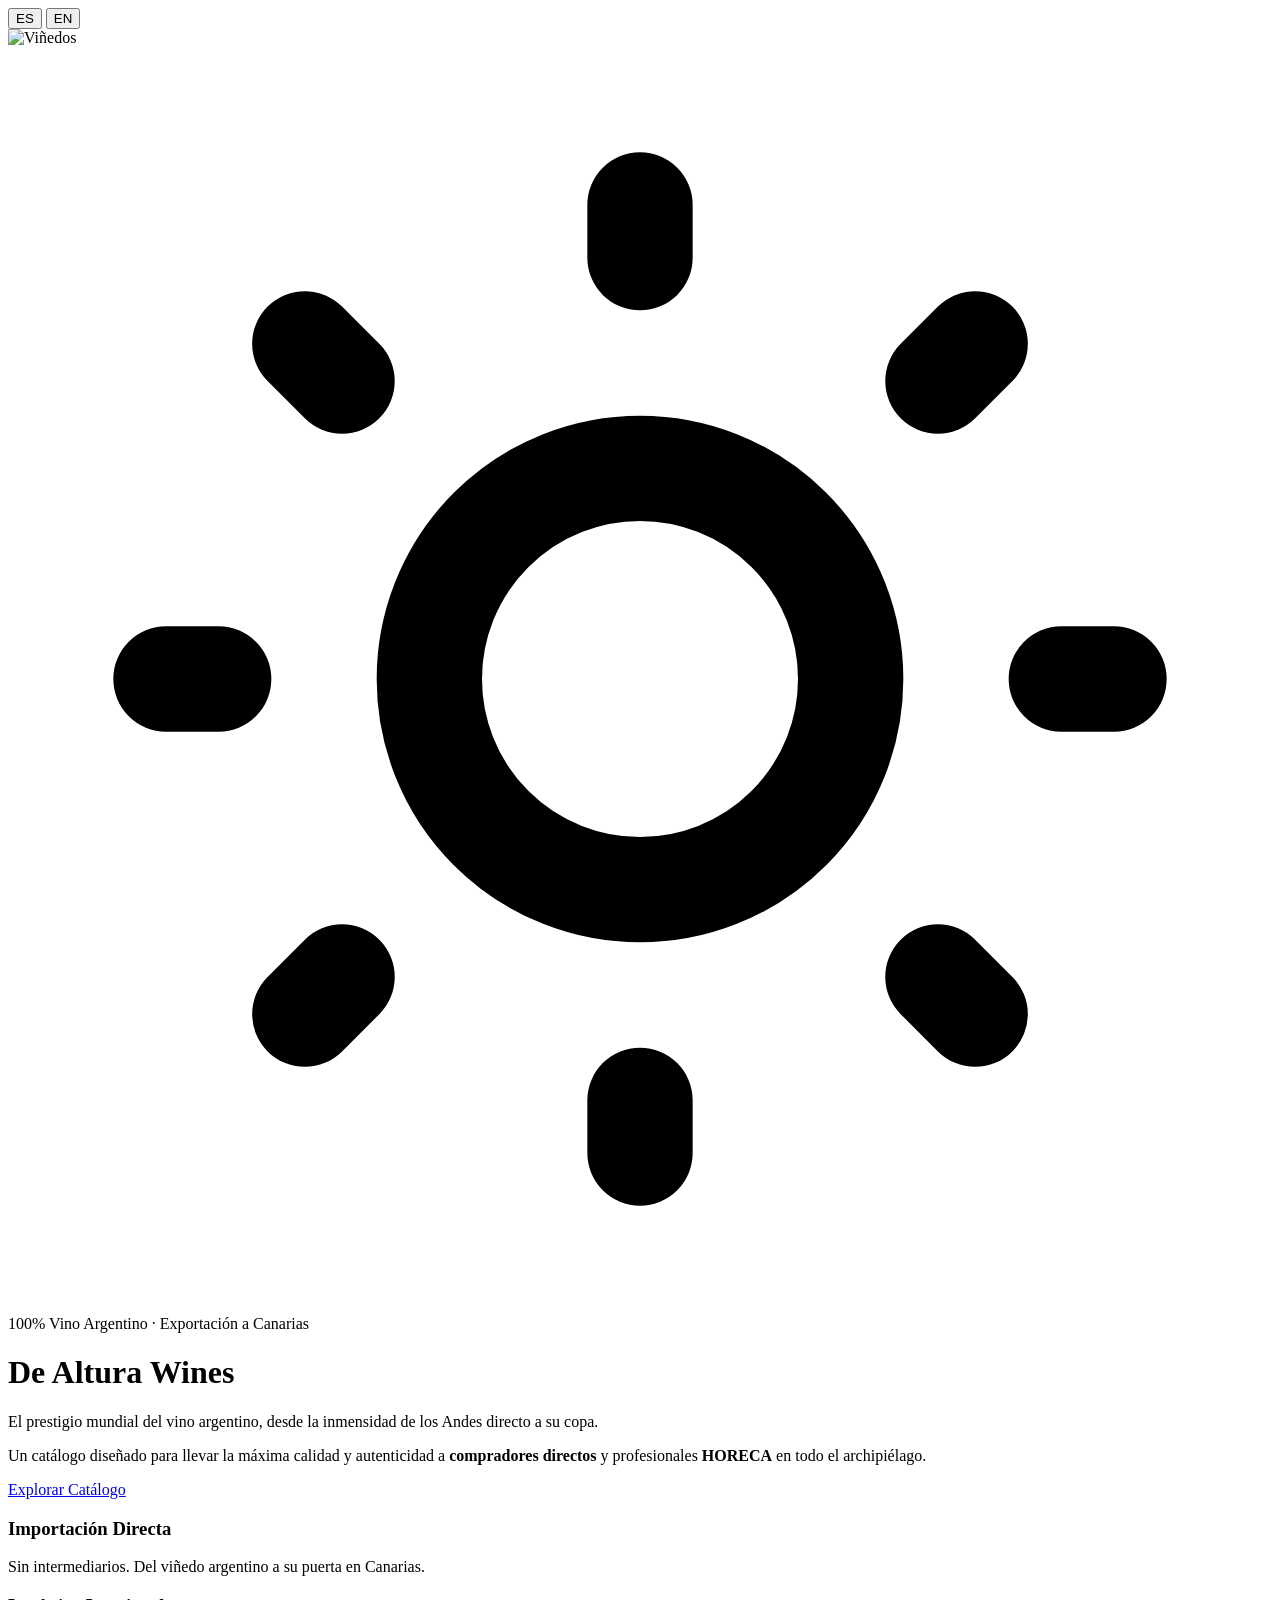
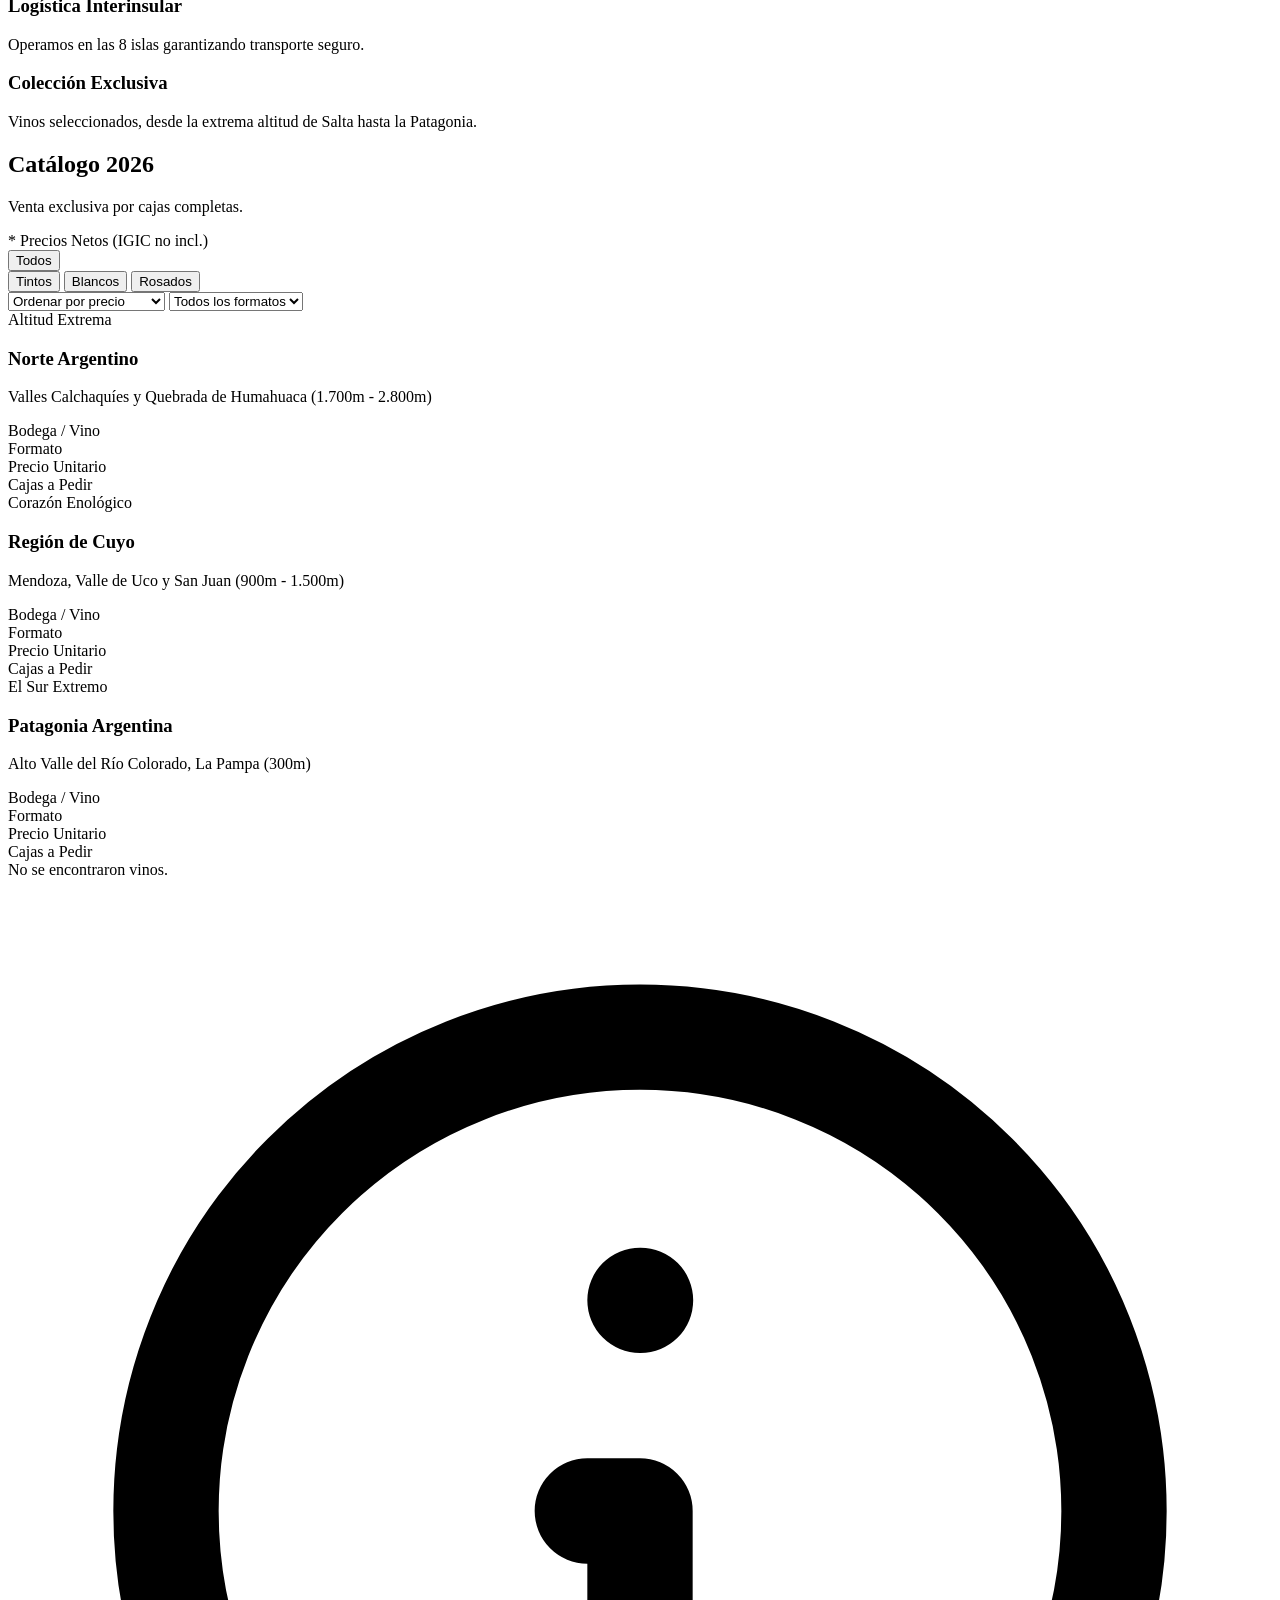
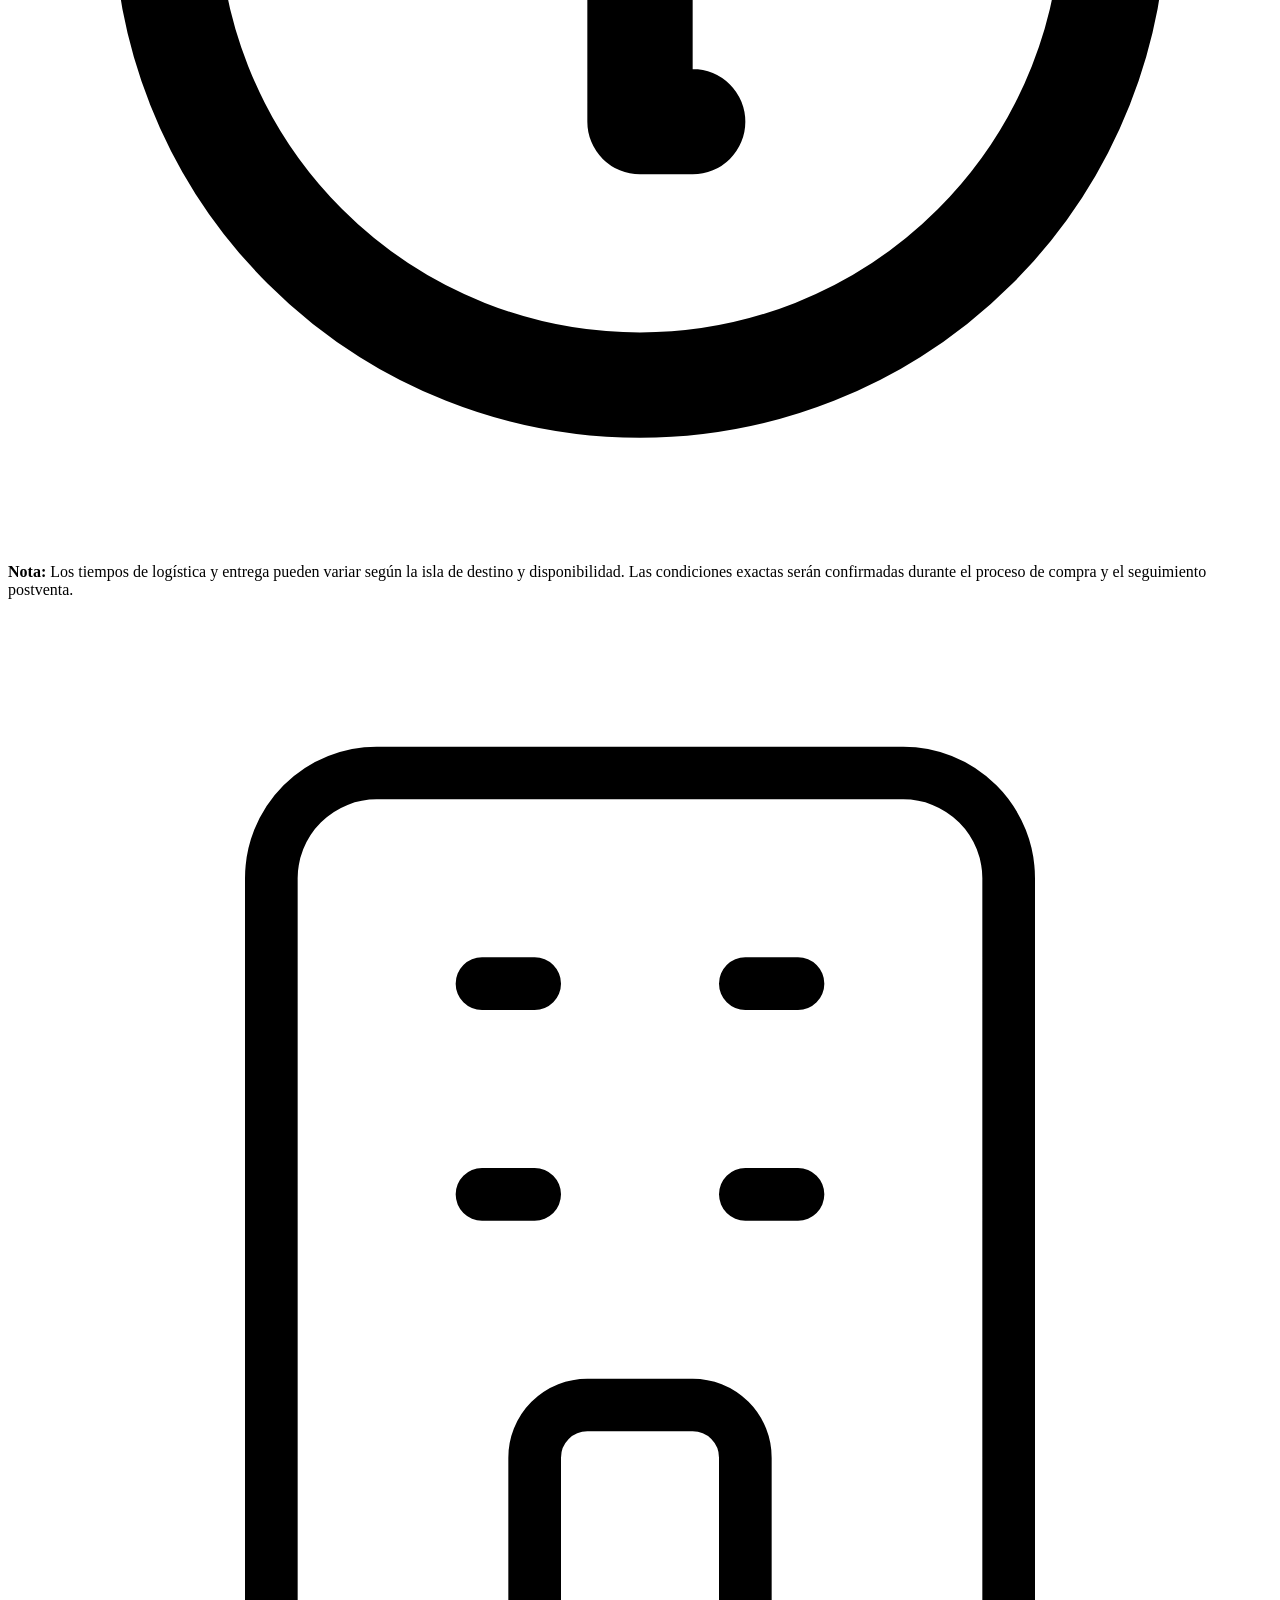
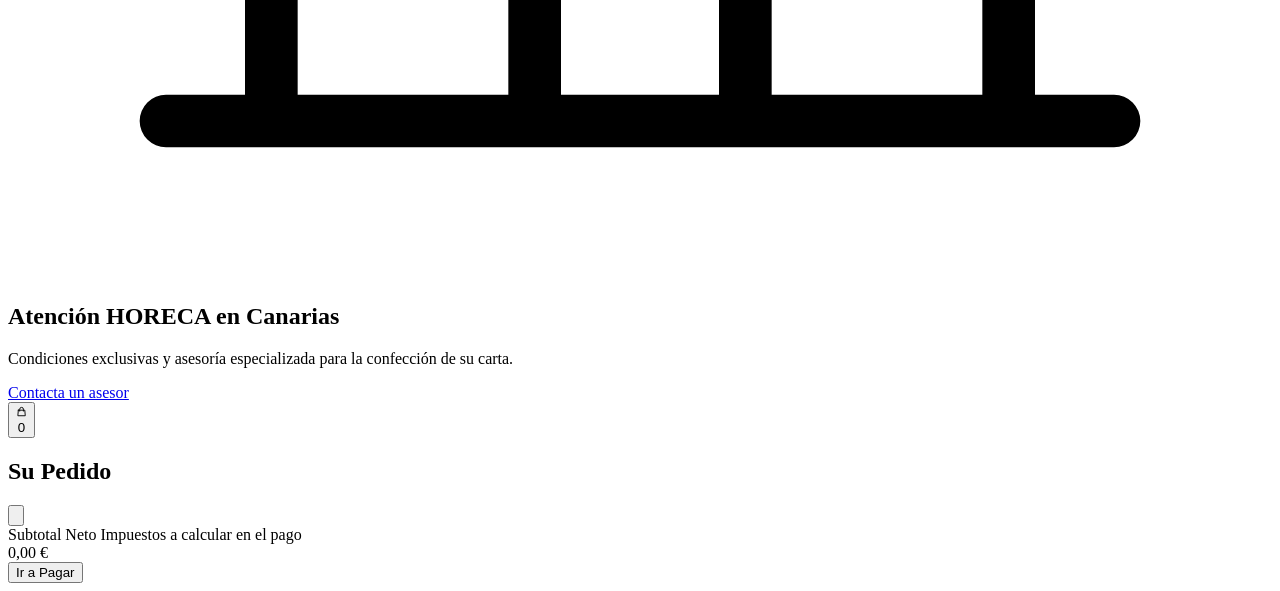
==== commit c9b8d4bc: "fix: limpiar opciones de filtros concatenados en ES/EN en index.html" ====
--- a/index.html
+++ b/index.html
@@ -273,6 +273,19 @@
                     class="filter-btn bg-white text-stone-600 border-stone-200 border px-5 py-2.5 text-[10px] font-bold uppercase tracking-widest rounded-full shadow-sm hover:border-wine-700 hover:text-wine-700 transition-colors"><span
                         lang="es">Rosados</span><span lang="en">Rosés</span></button>
             </div>
+            
+            <div class="flex flex-wrap gap-3 w-full lg:w-auto">
+                <select id="sort-price" class="bg-white text-stone-600 border border-stone-200 px-4 py-2.5 text-[10px] font-bold uppercase tracking-widest rounded-md shadow-sm focus:outline-none focus:border-wine-700 transition-colors w-full sm:w-auto appearance-none cursor-pointer truncate">
+                    <option value="default" data-i18n="sort_price">Ordenar por precio</option>
+                    <option value="asc" data-i18n="sort_asc">Precio: Menor a Mayor</option>
+                    <option value="desc" data-i18n="sort_desc">Precio: Mayor a Menor</option>
+                </select>
+                <select id="filter-box" class="bg-white text-stone-600 border border-stone-200 px-4 py-2.5 text-[10px] font-bold uppercase tracking-widest rounded-md shadow-sm focus:outline-none focus:border-wine-700 transition-colors w-full sm:w-auto appearance-none cursor-pointer truncate">
+                    <option value="all" data-i18n="filter_box_all">Todos los formatos</option>
+                    <option value="6" data-i18n="filter_box_6">Cajas de 6</option>
+                    <option value="12" data-i18n="filter_box_12">Cajas de 12</option>
+                </select>
+            </div>
         </div>
 
         <section id="section-norte" class="region-section">
@@ -342,7 +355,15 @@
             </div>
         </section>
 
-        <div id="no-results" class="hidden py-16 text-center text-stone-400 italic">No se encontraron vinos.</div>
+        <div id="no-results" class="hidden py-16 text-center text-stone-400 italic" data-i18n="not_found">No se encontraron vinos.</div>
+
+        <div class="mt-12 text-center text-sm text-stone-500 flex flex-col md:flex-row items-center justify-center gap-3 bg-stone-50 py-5 px-6 rounded-lg border border-stone-200 shadow-sm">
+            <svg class="w-6 h-6 text-stone-400 flex-shrink-0" fill="none" stroke="currentColor" viewBox="0 0 24 24"><path stroke-linecap="round" stroke-linejoin="round" stroke-width="2" d="M13 16h-1v-4h-1m1-4h.01M21 12a9 9 0 11-18 0 9 9 0 0118 0z"></path></svg>
+            <p class="leading-relaxed text-[13px] md:text-sm">
+                <span lang="es"><strong>Nota:</strong> Los tiempos de logística y entrega pueden variar según la isla de destino y disponibilidad. Las condiciones exactas serán confirmadas durante el proceso de compra y el seguimiento postventa.</span>
+                <span lang="en"><strong>Note:</strong> Logistics and delivery times may vary depending on the destination island and availability. Exact conditions will be confirmed during the checkout process and post-sale tracking.</span>
+            </p>
+        </div>
     </main>
 
     <section class="bg-stone-900 text-stone-300 py-20 px-6 border-t-4 border-wine-800">
@@ -393,9 +414,8 @@
         <div class="px-6 py-6 bg-white border-t border-stone-200 shadow-[0_-10px_20px_rgba(0,0,0,0.03)]">
             <div class="flex justify-between items-end mb-6">
                 <div>
-                    <span class="block text-xs uppercase tracking-widest text-stone-400 font-bold mb-1">Subtotal
-                        Neto</span>
-                    <span class="text-[10px] text-stone-400">Impuestos a calcular en el pago</span>
+                    <span class="block text-xs uppercase tracking-widest text-stone-400 font-bold mb-1" data-i18n="subtotal_net">Subtotal Neto</span>
+                    <span class="text-[10px] text-stone-400" data-i18n="taxes_hint">Impuestos a calcular en el pago</span>
                 </div>
                 <div class="text-3xl font-serif text-wine-900 font-bold" id="cart-total">0,00 €</div>
             </div>
@@ -407,6 +427,21 @@
     </aside>
 
     <script>
+        const siteTranslations = {
+            es: {
+                sort_price: 'Ordenar por precio', sort_asc: 'Precio: Menor a Mayor', sort_desc: 'Precio: Mayor a Menor',
+                filter_box_all: 'Todos los formatos', filter_box_6: 'Cajas de 6', filter_box_12: 'Cajas de 12',
+                not_found: 'No se encontraron vinos.', cart_empty: 'El carrito está vacío',
+                subtotal_net: 'Subtotal Neto', taxes_hint: 'Impuestos a calcular en el pago'
+            },
+            en: {
+                sort_price: 'Sort by price', sort_asc: 'Price: Low to High', sort_desc: 'Price: High to Low',
+                filter_box_all: 'All formats', filter_box_6: 'Boxes of 6', filter_box_12: 'Boxes of 12',
+                not_found: 'No wines found.', cart_empty: 'The cart is empty',
+                subtotal_net: 'Net Subtotal', taxes_hint: 'Taxes calculated at checkout'
+            }
+        };
+
         let catalogData = [];
         let cart = {};
         let activeFilters = { type: new Set(), region: new Set(), box: new Set() };
@@ -420,7 +455,7 @@
                     const precioNeto = pvpConIgic / 1.07; // Le quitamos el 7%
 
                     return {
-                        id: wine.id, // ASEGURAR QUE ES EL UUID DE LA BASE DE DATOS
+                        id: wine.uuid || wine.id, // USAR UUID REAL DE SUPABASE (36 caracteres)
                         type: wine.type,
                         region: wine.region,
                         box: wine.box_size || wine.box,
@@ -439,16 +474,35 @@
             document.body.className = `antialiased relative lang-${lang}`;
             document.getElementById('btn-lang-es').className = lang === 'es' ? 'px-4 py-1.5 text-xs font-bold rounded-full bg-wine-900 text-white shadow-sm' : 'px-4 py-1.5 text-xs font-bold rounded-full text-stone-500 hover:text-wine-900';
             document.getElementById('btn-lang-en').className = lang === 'en' ? 'px-4 py-1.5 text-xs font-bold rounded-full bg-wine-900 text-white shadow-sm' : 'px-4 py-1.5 text-xs font-bold rounded-full text-stone-500 hover:text-wine-900';
+            
+            document.querySelectorAll('[data-i18n]').forEach(el => {
+                const key = el.getAttribute('data-i18n');
+                const translation = siteTranslations[lang][key];
+                if (translation) {
+                    el.textContent = translation;
+                }
+            });
+
             renderCart();
         }
 
         function renderCatalog() {
             if (!catalogData || catalogData.length === 0) return;
 
+            const boxFilter = document.getElementById('filter-box').value;
+            const sortPrice = document.getElementById('sort-price').value;
+
             let filtered = catalogData.filter(w => {
                 if (activeFilters.type.size > 0 && !activeFilters.type.has(w.type)) return false;
+                if (boxFilter !== 'all' && w.box.toString() !== boxFilter) return false;
                 return true;
             });
+
+            if (sortPrice === 'asc') {
+                filtered.sort((a, b) => a.price - b.price);
+            } else if (sortPrice === 'desc') {
+                filtered.sort((a, b) => b.price - a.price);
+            }
 
             const norte = filtered.filter(w => w.region === 'norte');
             const cuyo = filtered.filter(w => w.region === 'cuyo');
@@ -558,7 +612,7 @@
             const keys = Object.keys(cart);
 
             if (keys.length === 0) {
-                container.innerHTML = `<div class="h-full flex flex-col items-center justify-center text-stone-400 italic mt-10"><p>El carrito está vacío</p></div>`;
+                container.innerHTML = `<div class="h-full flex flex-col items-center justify-center text-stone-400 italic mt-10"><p>${siteTranslations[isEs ? 'es' : 'en'].cart_empty}</p></div>`;
                 badge.style.display = 'none';
                 totalEl.innerText = '0,00 €';
                 return;
@@ -600,6 +654,10 @@
         document.addEventListener('DOMContentLoaded', () => {
             const savedCart = localStorage.getItem('deAlturaCart');
             if (savedCart) { try { cart = JSON.parse(savedCart); } catch (e) { cart = {}; } }
+            
+            document.getElementById('sort-price').addEventListener('change', renderCatalog);
+            document.getElementById('filter-box').addEventListener('change', renderCatalog);
+            
             initCatalog().then(() => renderCart());
         });
     </script>
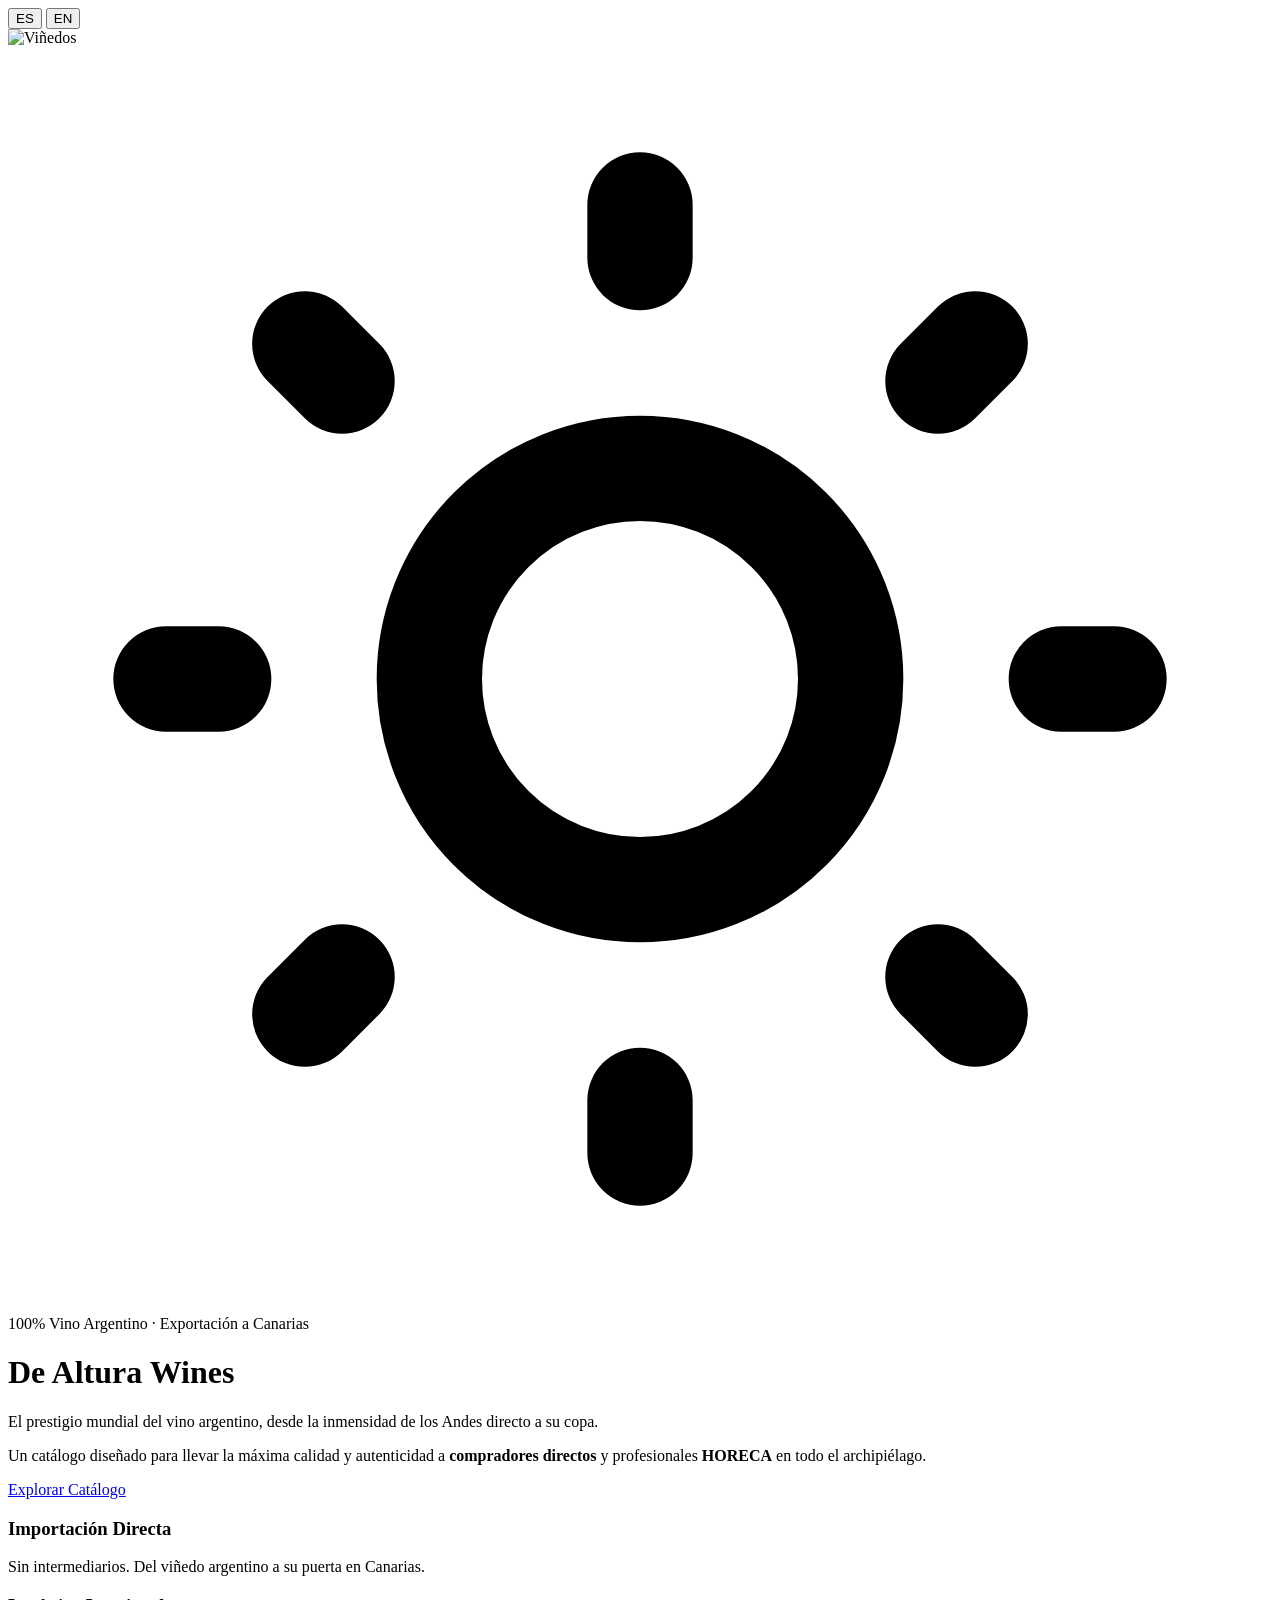
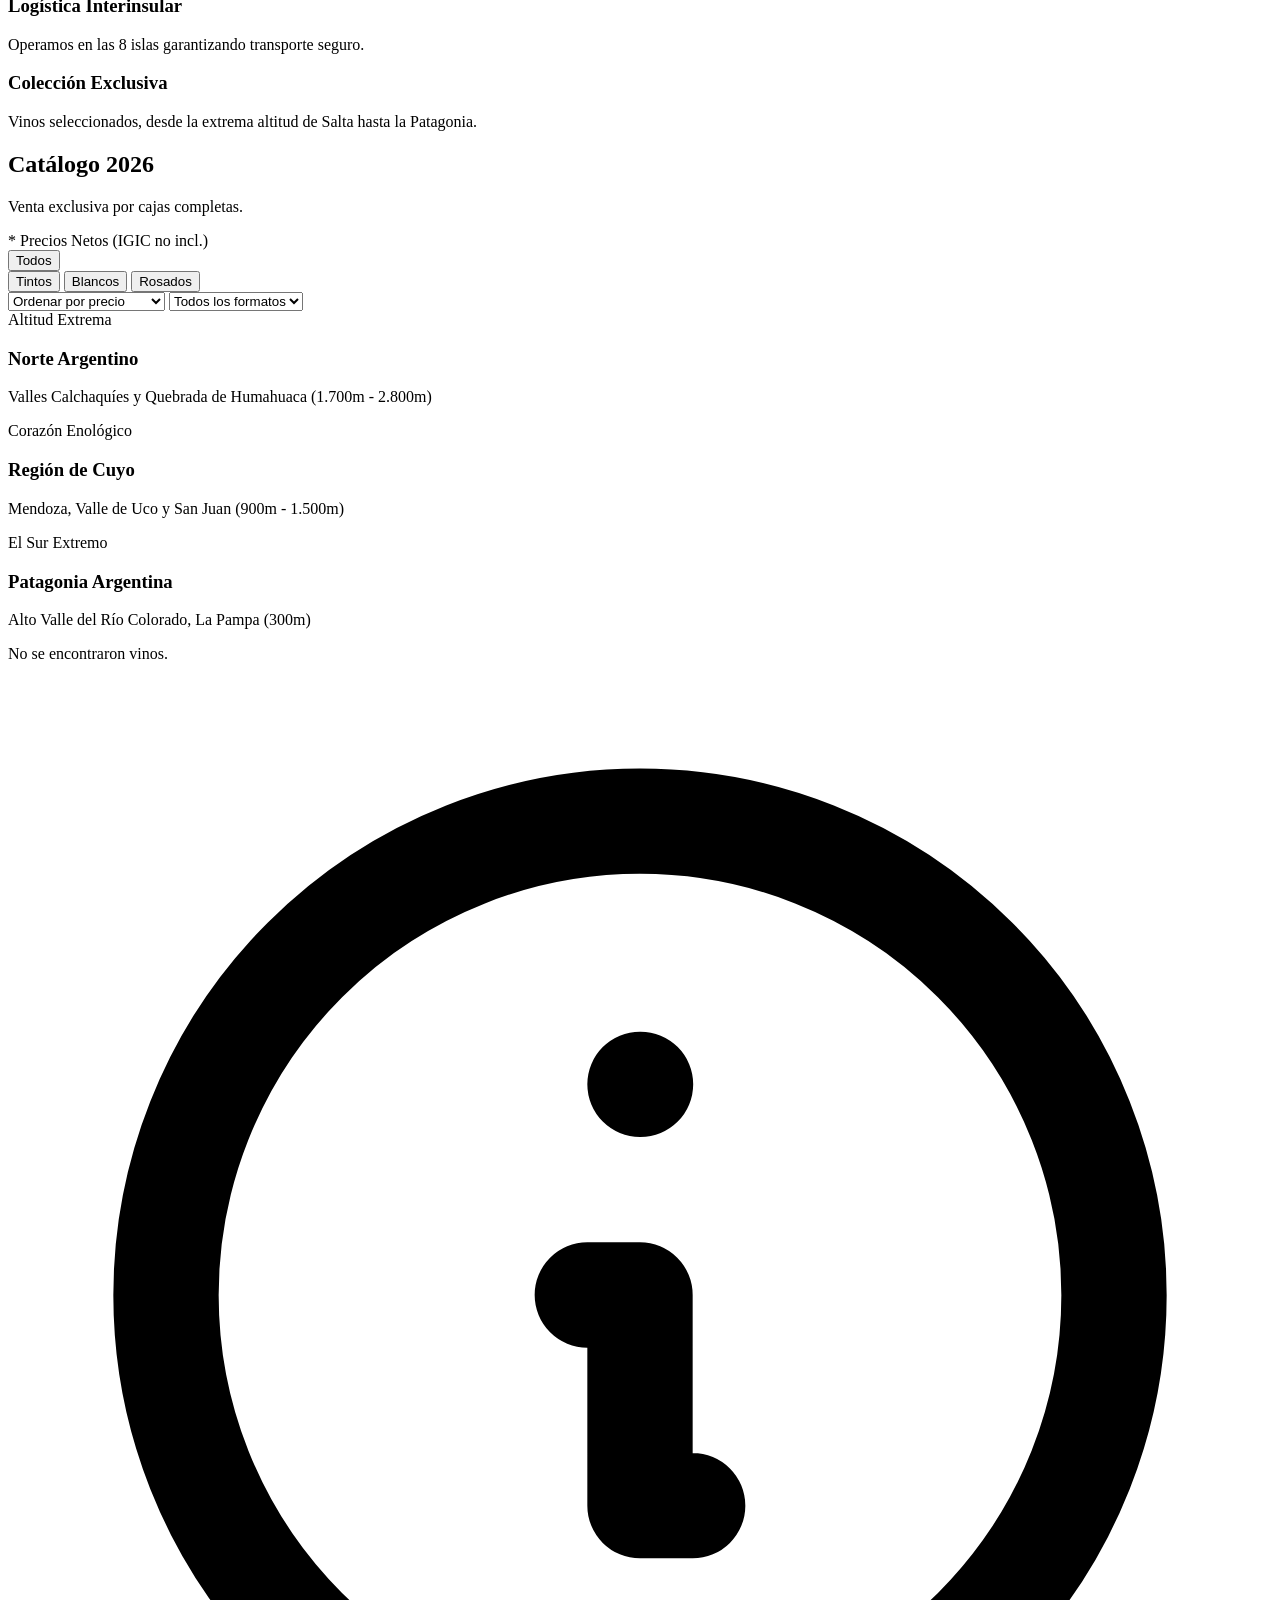
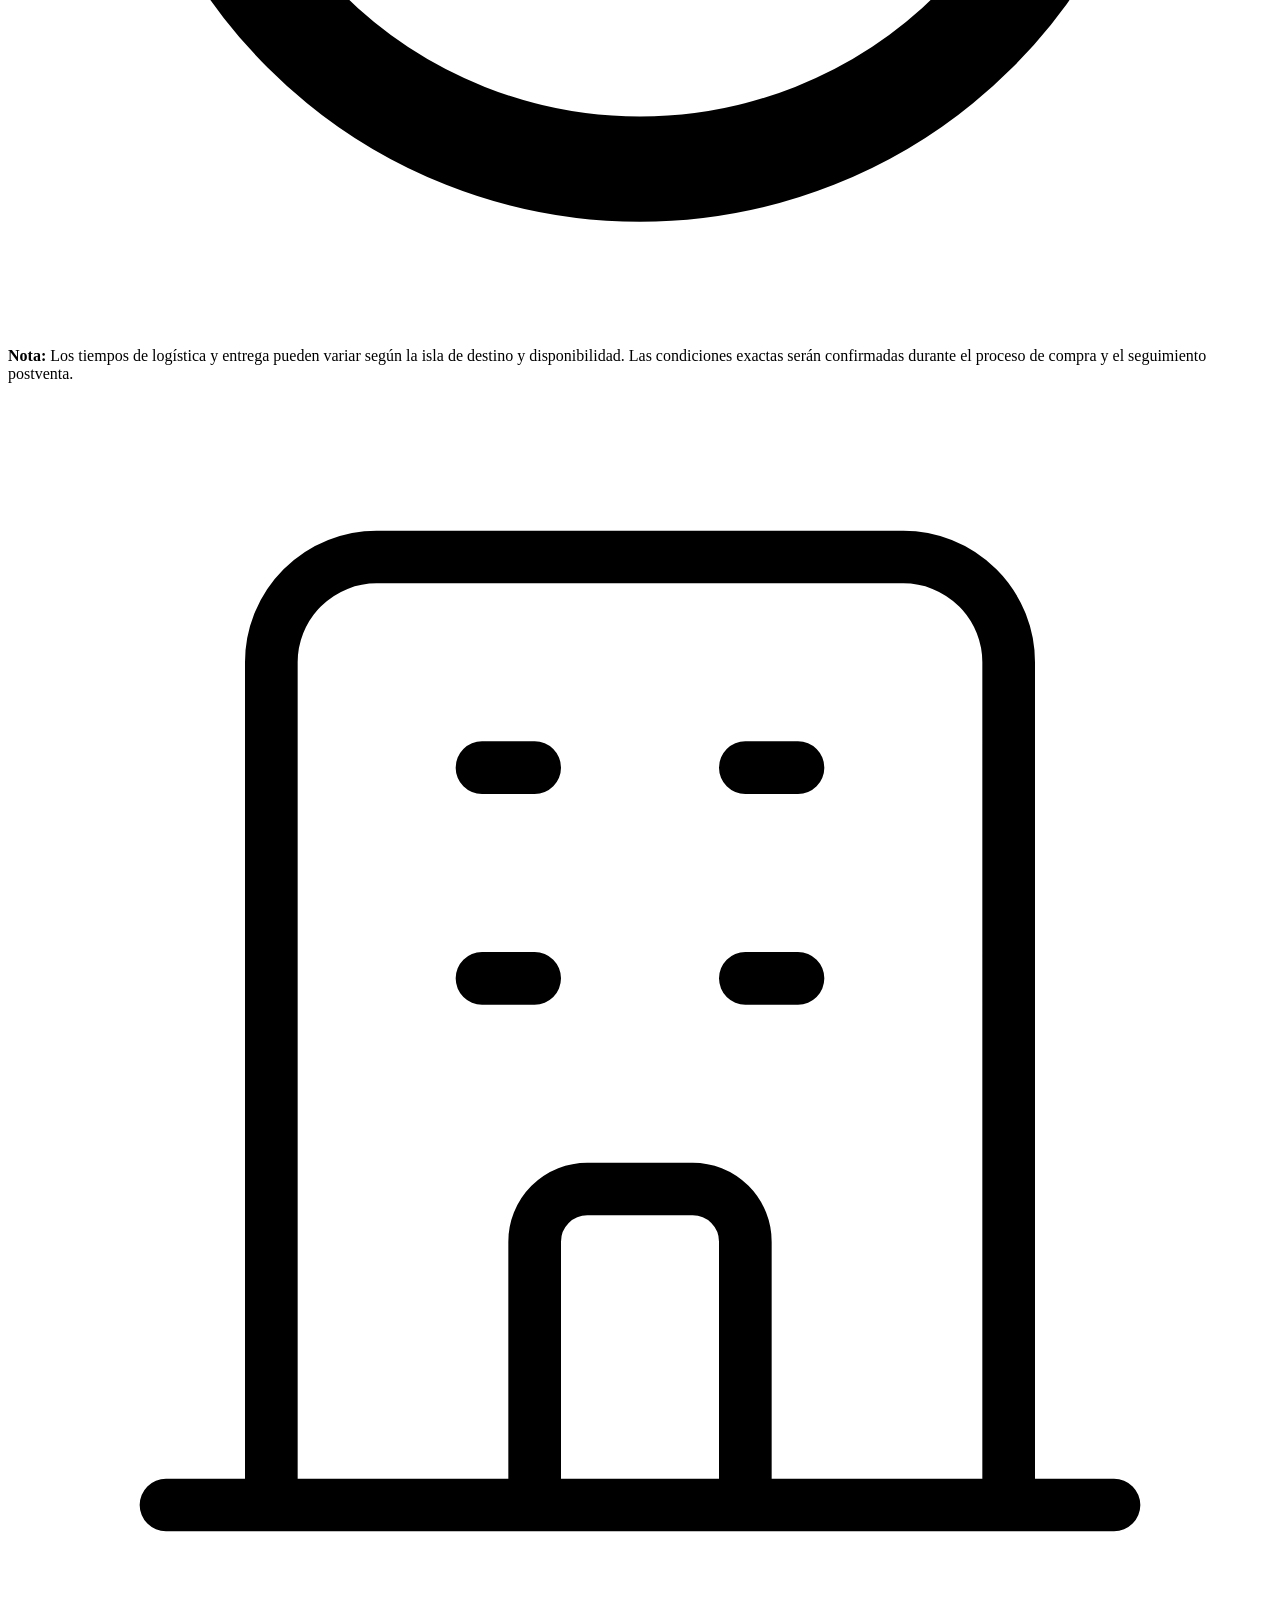
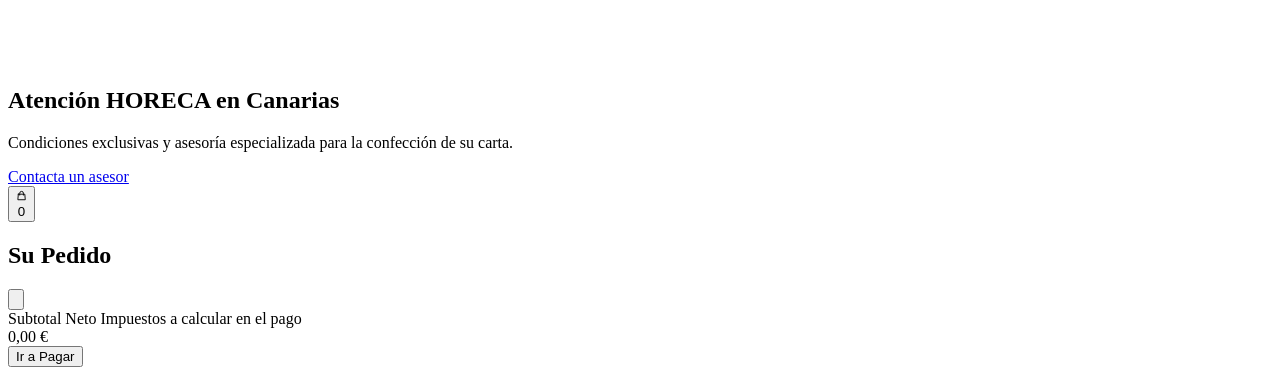
==== commit b8a8444e: "final: catálogo premium 2026 completo con imágenes transparentes y sistema bilingüe dinámico" ====
--- a/index.html
+++ b/index.html
@@ -273,14 +273,16 @@
                     class="filter-btn bg-white text-stone-600 border-stone-200 border px-5 py-2.5 text-[10px] font-bold uppercase tracking-widest rounded-full shadow-sm hover:border-wine-700 hover:text-wine-700 transition-colors"><span
                         lang="es">Rosados</span><span lang="en">Rosés</span></button>
             </div>
-            
+
             <div class="flex flex-wrap gap-3 w-full lg:w-auto">
-                <select id="sort-price" class="bg-white text-stone-600 border border-stone-200 px-4 py-2.5 text-[10px] font-bold uppercase tracking-widest rounded-md shadow-sm focus:outline-none focus:border-wine-700 transition-colors w-full sm:w-auto appearance-none cursor-pointer truncate">
+                <select id="sort-price"
+                    class="bg-white text-stone-600 border border-stone-200 px-4 py-2.5 text-[10px] font-bold uppercase tracking-widest rounded-md shadow-sm focus:outline-none focus:border-wine-700 transition-colors w-full sm:w-auto appearance-none cursor-pointer truncate">
                     <option value="default" data-i18n="sort_price">Ordenar por precio</option>
                     <option value="asc" data-i18n="sort_asc">Precio: Menor a Mayor</option>
                     <option value="desc" data-i18n="sort_desc">Precio: Mayor a Menor</option>
                 </select>
-                <select id="filter-box" class="bg-white text-stone-600 border border-stone-200 px-4 py-2.5 text-[10px] font-bold uppercase tracking-widest rounded-md shadow-sm focus:outline-none focus:border-wine-700 transition-colors w-full sm:w-auto appearance-none cursor-pointer truncate">
+                <select id="filter-box"
+                    class="bg-white text-stone-600 border border-stone-200 px-4 py-2.5 text-[10px] font-bold uppercase tracking-widest rounded-md shadow-sm focus:outline-none focus:border-wine-700 transition-colors w-full sm:w-auto appearance-none cursor-pointer truncate">
                     <option value="all" data-i18n="filter_box_all">Todos los formatos</option>
                     <option value="6" data-i18n="filter_box_6">Cajas de 6</option>
                     <option value="12" data-i18n="filter_box_12">Cajas de 12</option>
@@ -297,17 +299,7 @@
                 <p class="text-sm text-stone-500 mt-2 italic">Valles Calchaquíes y Quebrada de Humahuaca (1.700m -
                     2.800m)</p>
             </div>
-            <div
-                class="hidden md:grid grid-cols-12 gap-6 px-6 py-3 bg-stone-100/50 rounded-t-lg border-x border-t border-stone-200 text-[10px] font-bold text-stone-500 uppercase tracking-widest">
-                <div class="col-span-5"><span lang="es">Bodega / Vino</span><span lang="en">Winery / Wine</span></div>
-                <div class="col-span-2 text-center"><span lang="es">Formato</span><span lang="en">Format</span></div>
-                <div class="col-span-2 text-right"><span lang="es">Precio Unitario</span><span lang="en">Unit
-                        Price</span></div>
-                <div class="col-span-3 text-right"><span lang="es">Cajas a Pedir</span><span lang="en">Order
-                        Boxes</span></div>
-            </div>
-            <div id="container-norte"
-                class="flex flex-col border border-t-0 border-stone-200 rounded-b-lg bg-white overflow-hidden shadow-sm">
+            <div id="container-norte" class="grid grid-cols-1 md:grid-cols-2 lg:grid-cols-3 gap-6">
             </div>
         </section>
 
@@ -319,17 +311,7 @@
                         lang="en">Cuyo Region</span></h3>
                 <p class="text-sm text-stone-500 mt-2 italic">Mendoza, Valle de Uco y San Juan (900m - 1.500m)</p>
             </div>
-            <div
-                class="hidden md:grid grid-cols-12 gap-6 px-6 py-3 bg-stone-100/50 rounded-t-lg border-x border-t border-stone-200 text-[10px] font-bold text-stone-500 uppercase tracking-widest">
-                <div class="col-span-5"><span lang="es">Bodega / Vino</span><span lang="en">Winery / Wine</span></div>
-                <div class="col-span-2 text-center"><span lang="es">Formato</span><span lang="en">Format</span></div>
-                <div class="col-span-2 text-right"><span lang="es">Precio Unitario</span><span lang="en">Unit
-                        Price</span></div>
-                <div class="col-span-3 text-right"><span lang="es">Cajas a Pedir</span><span lang="en">Order
-                        Boxes</span></div>
-            </div>
-            <div id="container-cuyo"
-                class="flex flex-col border border-t-0 border-stone-200 rounded-b-lg bg-white overflow-hidden shadow-sm">
+            <div id="container-cuyo" class="grid grid-cols-1 md:grid-cols-2 lg:grid-cols-3 gap-6">
             </div>
         </section>
 
@@ -341,27 +323,26 @@
                         lang="en">Argentine Patagonia</span></h3>
                 <p class="text-sm text-stone-500 mt-2 italic">Alto Valle del Río Colorado, La Pampa (300m)</p>
             </div>
-            <div
-                class="hidden md:grid grid-cols-12 gap-6 px-6 py-3 bg-stone-100/50 rounded-t-lg border-x border-t border-stone-200 text-[10px] font-bold text-stone-500 uppercase tracking-widest">
-                <div class="col-span-5"><span lang="es">Bodega / Vino</span><span lang="en">Winery / Wine</span></div>
-                <div class="col-span-2 text-center"><span lang="es">Formato</span><span lang="en">Format</span></div>
-                <div class="col-span-2 text-right"><span lang="es">Precio Unitario</span><span lang="en">Unit
-                        Price</span></div>
-                <div class="col-span-3 text-right"><span lang="es">Cajas a Pedir</span><span lang="en">Order
-                        Boxes</span></div>
-            </div>
-            <div id="container-patagonia"
-                class="flex flex-col border border-t-0 border-stone-200 rounded-b-lg bg-white overflow-hidden shadow-sm">
+            <div id="container-patagonia" class="grid grid-cols-1 md:grid-cols-2 lg:grid-cols-3 gap-6">
             </div>
         </section>
 
-        <div id="no-results" class="hidden py-16 text-center text-stone-400 italic" data-i18n="not_found">No se encontraron vinos.</div>
-
-        <div class="mt-12 text-center text-sm text-stone-500 flex flex-col md:flex-row items-center justify-center gap-3 bg-stone-50 py-5 px-6 rounded-lg border border-stone-200 shadow-sm">
-            <svg class="w-6 h-6 text-stone-400 flex-shrink-0" fill="none" stroke="currentColor" viewBox="0 0 24 24"><path stroke-linecap="round" stroke-linejoin="round" stroke-width="2" d="M13 16h-1v-4h-1m1-4h.01M21 12a9 9 0 11-18 0 9 9 0 0118 0z"></path></svg>
+        <div id="no-results" class="hidden py-16 text-center text-stone-400 italic" data-i18n="not_found">No se
+            encontraron vinos.</div>
+
+        <div
+            class="mt-12 text-center text-sm text-stone-500 flex flex-col md:flex-row items-center justify-center gap-3 bg-stone-50 py-5 px-6 rounded-lg border border-stone-200 shadow-sm">
+            <svg class="w-6 h-6 text-stone-400 flex-shrink-0" fill="none" stroke="currentColor" viewBox="0 0 24 24">
+                <path stroke-linecap="round" stroke-linejoin="round" stroke-width="2"
+                    d="M13 16h-1v-4h-1m1-4h.01M21 12a9 9 0 11-18 0 9 9 0 0118 0z"></path>
+            </svg>
             <p class="leading-relaxed text-[13px] md:text-sm">
-                <span lang="es"><strong>Nota:</strong> Los tiempos de logística y entrega pueden variar según la isla de destino y disponibilidad. Las condiciones exactas serán confirmadas durante el proceso de compra y el seguimiento postventa.</span>
-                <span lang="en"><strong>Note:</strong> Logistics and delivery times may vary depending on the destination island and availability. Exact conditions will be confirmed during the checkout process and post-sale tracking.</span>
+                <span lang="es"><strong>Nota:</strong> Los tiempos de logística y entrega pueden variar según la isla de
+                    destino y disponibilidad. Las condiciones exactas serán confirmadas durante el proceso de compra y
+                    el seguimiento postventa.</span>
+                <span lang="en"><strong>Note:</strong> Logistics and delivery times may vary depending on the
+                    destination island and availability. Exact conditions will be confirmed during the checkout process
+                    and post-sale tracking.</span>
             </p>
         </div>
     </main>
@@ -414,8 +395,10 @@
         <div class="px-6 py-6 bg-white border-t border-stone-200 shadow-[0_-10px_20px_rgba(0,0,0,0.03)]">
             <div class="flex justify-between items-end mb-6">
                 <div>
-                    <span class="block text-xs uppercase tracking-widest text-stone-400 font-bold mb-1" data-i18n="subtotal_net">Subtotal Neto</span>
-                    <span class="text-[10px] text-stone-400" data-i18n="taxes_hint">Impuestos a calcular en el pago</span>
+                    <span class="block text-xs uppercase tracking-widest text-stone-400 font-bold mb-1"
+                        data-i18n="subtotal_net">Subtotal Neto</span>
+                    <span class="text-[10px] text-stone-400" data-i18n="taxes_hint">Impuestos a calcular en el
+                        pago</span>
                 </div>
                 <div class="text-3xl font-serif text-wine-900 font-bold" id="cart-total">0,00 €</div>
             </div>
@@ -450,20 +433,20 @@
             const wines = await APIModule.getWines();
             if (wines && wines.length > 0) {
                 catalogData = wines.map(wine => {
-                    // EXTRACCIÓN DEL IGIC PARA MOSTRAR PRECIO NETO REAL
                     const pvpConIgic = wine.price_retail || wine.price || 0;
-                    const precioNeto = pvpConIgic / 1.07; // Le quitamos el 7%
+                    const precioNeto = pvpConIgic / 1.07;
 
                     return {
-                        id: wine.uuid || wine.id, // USAR UUID REAL DE SUPABASE (36 caracteres)
+                        id: wine.uuid || wine.id,
                         type: wine.type,
                         region: wine.region,
                         box: wine.box_size || wine.box,
-                        price: precioNeto, // El carrito ahora usa el precio sin impuestos
+                        price: precioNeto,
                         bodega: wine.bodega,
                         name: wine.name,
                         notes_es: wine.notes_es,
-                        notes_en: wine.notes_en
+                        notes_en: wine.notes_en,
+                        image_url: wine.image_url
                     };
                 });
                 renderCatalog();
@@ -474,7 +457,7 @@
             document.body.className = `antialiased relative lang-${lang}`;
             document.getElementById('btn-lang-es').className = lang === 'es' ? 'px-4 py-1.5 text-xs font-bold rounded-full bg-wine-900 text-white shadow-sm' : 'px-4 py-1.5 text-xs font-bold rounded-full text-stone-500 hover:text-wine-900';
             document.getElementById('btn-lang-en').className = lang === 'en' ? 'px-4 py-1.5 text-xs font-bold rounded-full bg-wine-900 text-white shadow-sm' : 'px-4 py-1.5 text-xs font-bold rounded-full text-stone-500 hover:text-wine-900';
-            
+
             document.querySelectorAll('[data-i18n]').forEach(el => {
                 const key = el.getAttribute('data-i18n');
                 const translation = siteTranslations[lang][key];
@@ -484,6 +467,7 @@
             });
 
             renderCart();
+            renderCatalog();
         }
 
         function renderCatalog() {
@@ -509,48 +493,59 @@
             const patagonia = filtered.filter(w => w.region === 'patagonia');
 
             const generateHtml = (wines) => {
+                const currentLang = document.body.classList.contains('lang-en') ? 'en' : 'es';
+
                 return wines.map(w => {
                     const total = (w.price * w.box).toFixed(2).replace('.', ',');
                     const price = w.price.toFixed(2).replace('.', ',');
-                    const inCartCls = cart[w.id] ? 'in-cart' : '';
+                    const inCartCls = cart[w.id] ? 'ring-2 ring-gold-500' : '';
                     const cartQty = cart[w.id] ? cart[w.id].qty : 0;
-
-                    // Badges premium
-                    let extraTag = '';
-                    if (w.name && w.name.includes('(Orgánico)')) extraTag = '<span class="ml-2 px-2 py-0.5 border border-green-600/30 text-green-700 bg-green-50 text-[9px] font-bold uppercase rounded"><span lang="es">Orgánico</span><span lang="en">Organic</span></span>';
-                    if (w.name && w.name.includes('(Oro G&G)')) extraTag = '<span class="ml-2 px-2 py-0.5 border border-gold-500/50 text-gold-600 bg-gold-50 text-[9px] font-bold uppercase rounded"><span lang="es">Oro</span><span lang="en">Gold</span></span>';
+                    const notes = currentLang === 'en' ? (w.notes_en || w.notes_es) : w.notes_es;
+
+                    const imgSrc = (w.image_url ? w.image_url + '?v=1.1' : 'https://images.unsplash.com/photo-1510850402719-e4c670846019?auto=format&fit=crop&q=80&w=800');
 
                     return `
-                        <article class="wine-row group grid grid-cols-1 md:grid-cols-12 gap-4 md:gap-6 items-center p-5 md:px-6 border-b border-stone-100 last:border-0 ${inCartCls}" data-wine-id="${w.id}">
+                        <article class="flex flex-col bg-white rounded-xl shadow-sm hover:shadow-lg transition-all duration-300 border border-stone-100 overflow-hidden h-full ${inCartCls}" data-wine-id="${w.id}">
                             
-                            <div class="col-span-1 md:col-span-5 flex flex-col">
-                                <span class="text-[9px] text-stone-400 uppercase tracking-widest font-bold mb-1">${w.bodega || ''}</span>
-                                <h4 class="text-lg md:text-xl font-serif text-wine-900 font-bold leading-tight flex items-center flex-wrap gap-1">${(w.name || '').replace(' (Orgánico)', '').replace(' (Oro G&G)', '')} ${extraTag}</h4>
-                            </div>
-
-                            <div class="col-span-1 md:col-span-2 flex justify-between md:justify-center items-center mt-2 md:mt-0">
-                                <span class="md:hidden text-xs text-stone-400 uppercase tracking-wider font-bold">Formato:</span>
-                                <div class="flex items-center gap-2 px-3 py-1.5 bg-stone-50 rounded-full border border-stone-200">
-                                    <svg class="w-3.5 h-3.5 text-stone-400" fill="none" stroke="currentColor" viewBox="0 0 24 24"><path stroke-linecap="round" stroke-linejoin="round" stroke-width="2" d="M20 7l-8-4-8 4m16 0l-8 4m8-4v10l-8 4m0-10L4 7m8 4v10M4 7v10l8 4"></path></svg>
-                                    <span class="text-[11px] text-stone-600 font-bold uppercase tracking-wide">Caja de ${w.box}</span>
+                            <div class="h-72 bg-stone-50 relative overflow-hidden group flex items-center justify-center p-6">
+                                <img src="${imgSrc}" alt="${w.name}" class="w-full h-full object-contain drop-shadow-xl transition-transform duration-500 group-hover:scale-105">
+                                <div class="absolute top-3 right-3 flex flex-col gap-2">
+                                    <span class="bg-wine-900/90 text-white text-[9px] font-bold px-3 py-1 rounded-full backdrop-blur-sm uppercase tracking-widest border border-white/10">
+                                        Caja de ${w.box}
+                                    </span>
+                                    <span class="bg-white/90 text-wine-900 text-[9px] font-bold px-3 py-1 rounded-full backdrop-blur-sm shadow-sm uppercase tracking-widest border border-stone-100">
+                                        ${w.region}
+                                    </span>
                                 </div>
                             </div>
 
-                            <div class="col-span-1 md:col-span-2 flex justify-between md:justify-end items-center mt-1 md:mt-0">
-                                <span class="md:hidden text-xs text-stone-400 uppercase tracking-wider font-bold">Botella:</span>
-                                <span class="text-sm font-medium text-stone-500">${price} € <span class="text-[10px] text-stone-400">/bot</span></span>
-                            </div>
-
-                            <div class="col-span-1 md:col-span-3 flex justify-between md:justify-end items-center mt-3 md:mt-0 pt-3 md:pt-0 border-t md:border-t-0 border-stone-100">
-                                <div class="flex flex-col items-end mr-4 md:mr-5">
-                                    <span class="text-[9px] text-stone-400 md:hidden uppercase tracking-widest mb-0.5">Total Caja:</span>
-                                    <div class="text-xl font-serif font-bold text-wine-900 group-hover:text-gold-600 transition-colors">${total} €</div>
-                                </div>
+                            <div class="p-5 flex flex-col flex-grow">
+                                <span class="text-[10px] font-bold uppercase text-stone-400 tracking-wider mb-1">${w.bodega || ''}</span>
+                                <h4 class="text-xl font-serif font-bold text-wine-900 mb-2 leading-tight">${w.name}</h4>
+                                <p class="text-sm text-stone-600 line-clamp-3 mb-4 leading-relaxed">${notes}</p>
                                 
-                                <div class="flex items-center bg-white rounded-md border border-stone-200 shadow-sm overflow-hidden h-9">
-                                    <button onclick="updateQty('${w.id}', -1)" class="w-9 h-full flex items-center justify-center text-stone-400 hover:text-wine-800 hover:bg-stone-50 transition-colors btn-pop font-bold border-r border-stone-100">−</button>
-                                    <span class="w-8 text-center text-sm font-bold text-wine-900 bg-stone-50 h-full flex items-center justify-center">${cartQty}</span>
-                                    <button onclick="updateQty('${w.id}', 1)" class="w-9 h-full flex items-center justify-center text-stone-400 hover:text-wine-800 hover:bg-stone-50 transition-colors btn-pop font-bold border-l border-stone-100">+</button>
+                                <div class="mt-auto border-t border-stone-100 pt-5">
+                                    <div class="flex justify-between items-end mb-4">
+                                        <div class="flex flex-col">
+                                            <span class="text-[10px] text-stone-400 uppercase font-bold mb-0.5" data-i18n="subtotal_net">Precio Neto</span>
+                                            <div class="text-2xl font-serif font-bold text-wine-900">${total} €</div>
+                                        </div>
+                                        <div class="text-right">
+                                            <span class="text-xs text-stone-400 underline decoration-gold-500/30 font-medium">${price} € <span class="text-[9px]">/bot</span></span>
+                                        </div>
+                                    </div>
+
+                                    <div class="flex items-center gap-3">
+                                        <div class="flex items-center bg-stone-100 rounded-lg border border-stone-200 overflow-hidden h-11 shrink-0">
+                                            <button onclick="updateQty('${w.id}', -1)" class="w-10 h-full flex items-center justify-center text-stone-500 hover:text-wine-800 hover:bg-stone-200 transition-colors btn-pop font-bold">−</button>
+                                            <span class="w-8 text-center text-sm font-bold text-wine-900">${cartQty}</span>
+                                            <button onclick="updateQty('${w.id}', 1)" class="w-10 h-full flex items-center justify-center text-stone-500 hover:text-wine-800 hover:bg-stone-200 transition-colors btn-pop font-bold">+</button>
+                                        </div>
+                                        <button onclick="updateQty('${w.id}', 1)" class="flex-grow bg-wine-900 hover:bg-wine-800 text-white font-bold h-11 rounded-lg transition-colors flex items-center justify-center gap-2 uppercase tracking-widest text-[10px] shadow-sm">
+                                            <svg class="w-4 h-4" fill="none" stroke="currentColor" viewBox="0 0 24 24"><path stroke-linecap="round" stroke-linejoin="round" stroke-width="2" d="M16 11V7a4 4 0 00-8 0v4M5 9h14l1 12H4L5 9z"></path></svg>
+                                            <span lang="es">Añadir</span><span lang="en">Add</span>
+                                        </button>
+                                    </div>
                                 </div>
                             </div>
                         </article>
@@ -654,10 +649,10 @@
         document.addEventListener('DOMContentLoaded', () => {
             const savedCart = localStorage.getItem('deAlturaCart');
             if (savedCart) { try { cart = JSON.parse(savedCart); } catch (e) { cart = {}; } }
-            
+
             document.getElementById('sort-price').addEventListener('change', renderCatalog);
             document.getElementById('filter-box').addEventListener('change', renderCatalog);
-            
+
             initCatalog().then(() => renderCart());
         });
     </script>
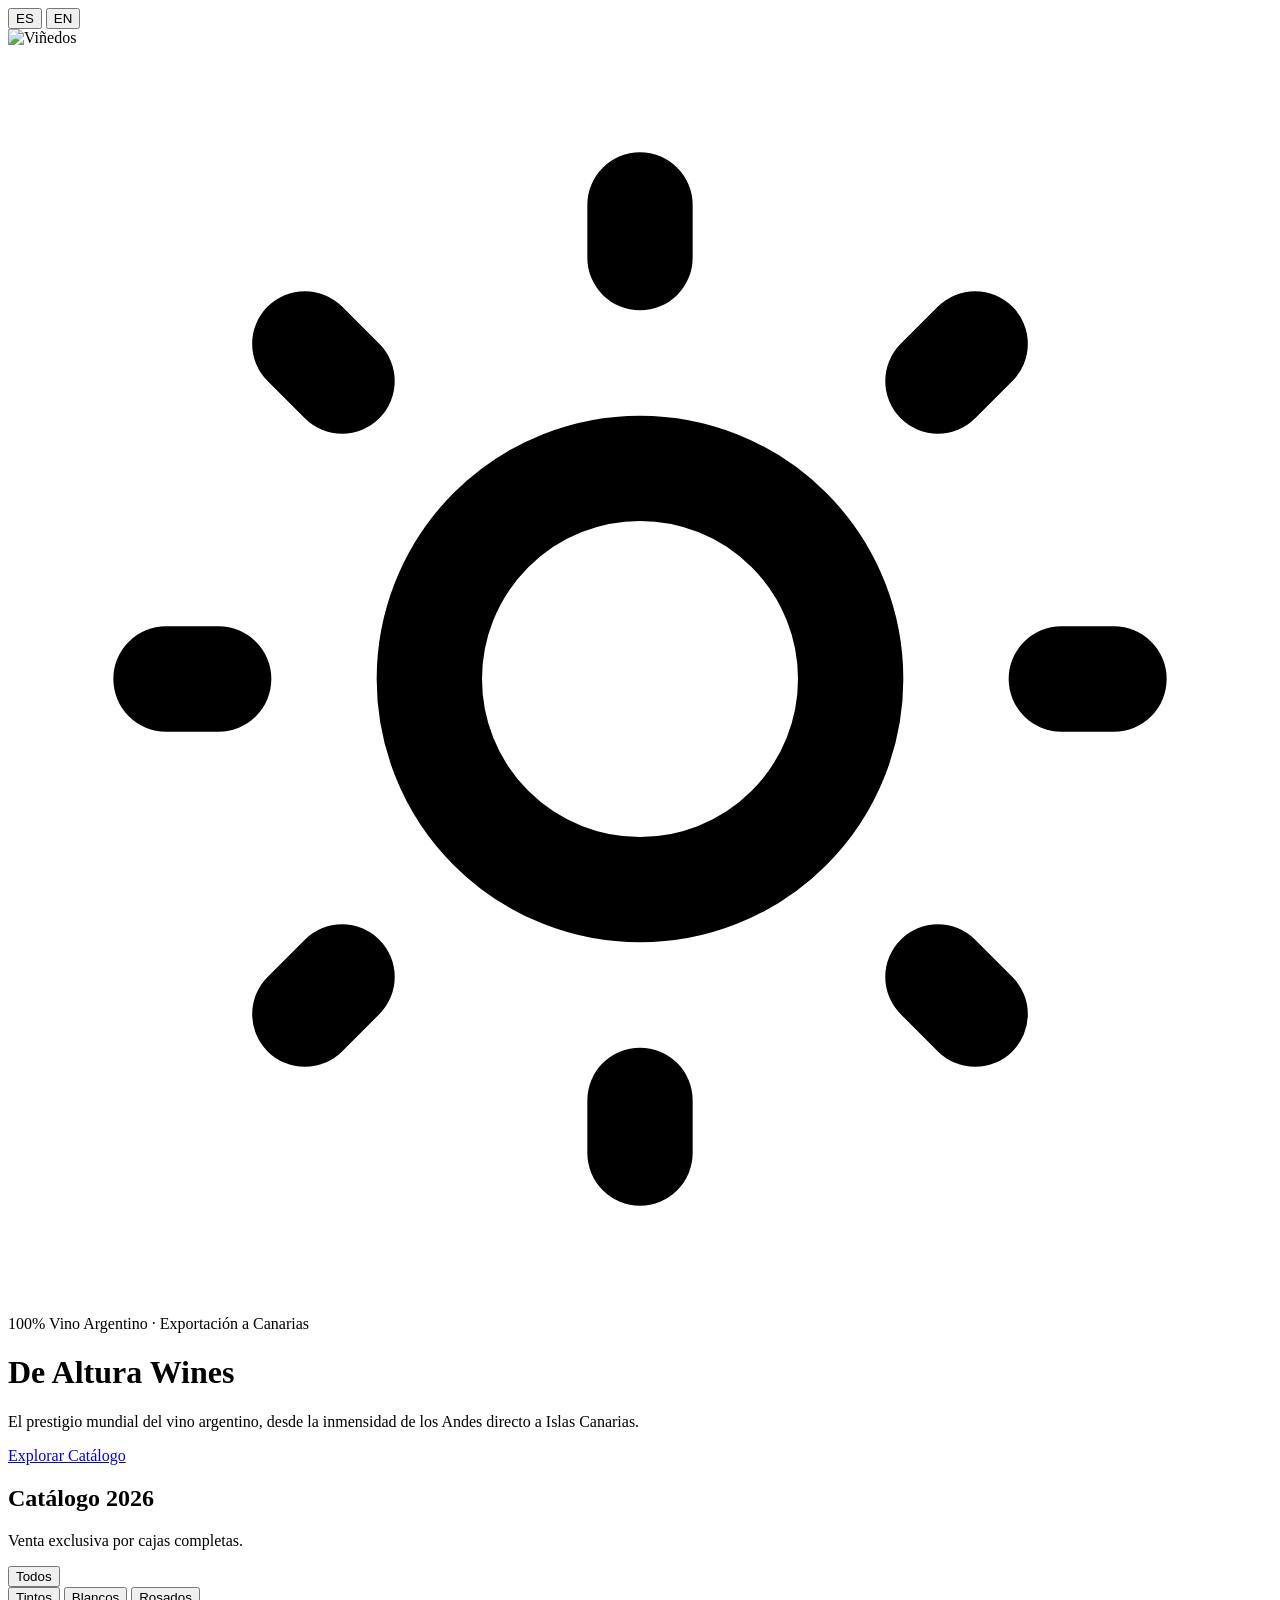
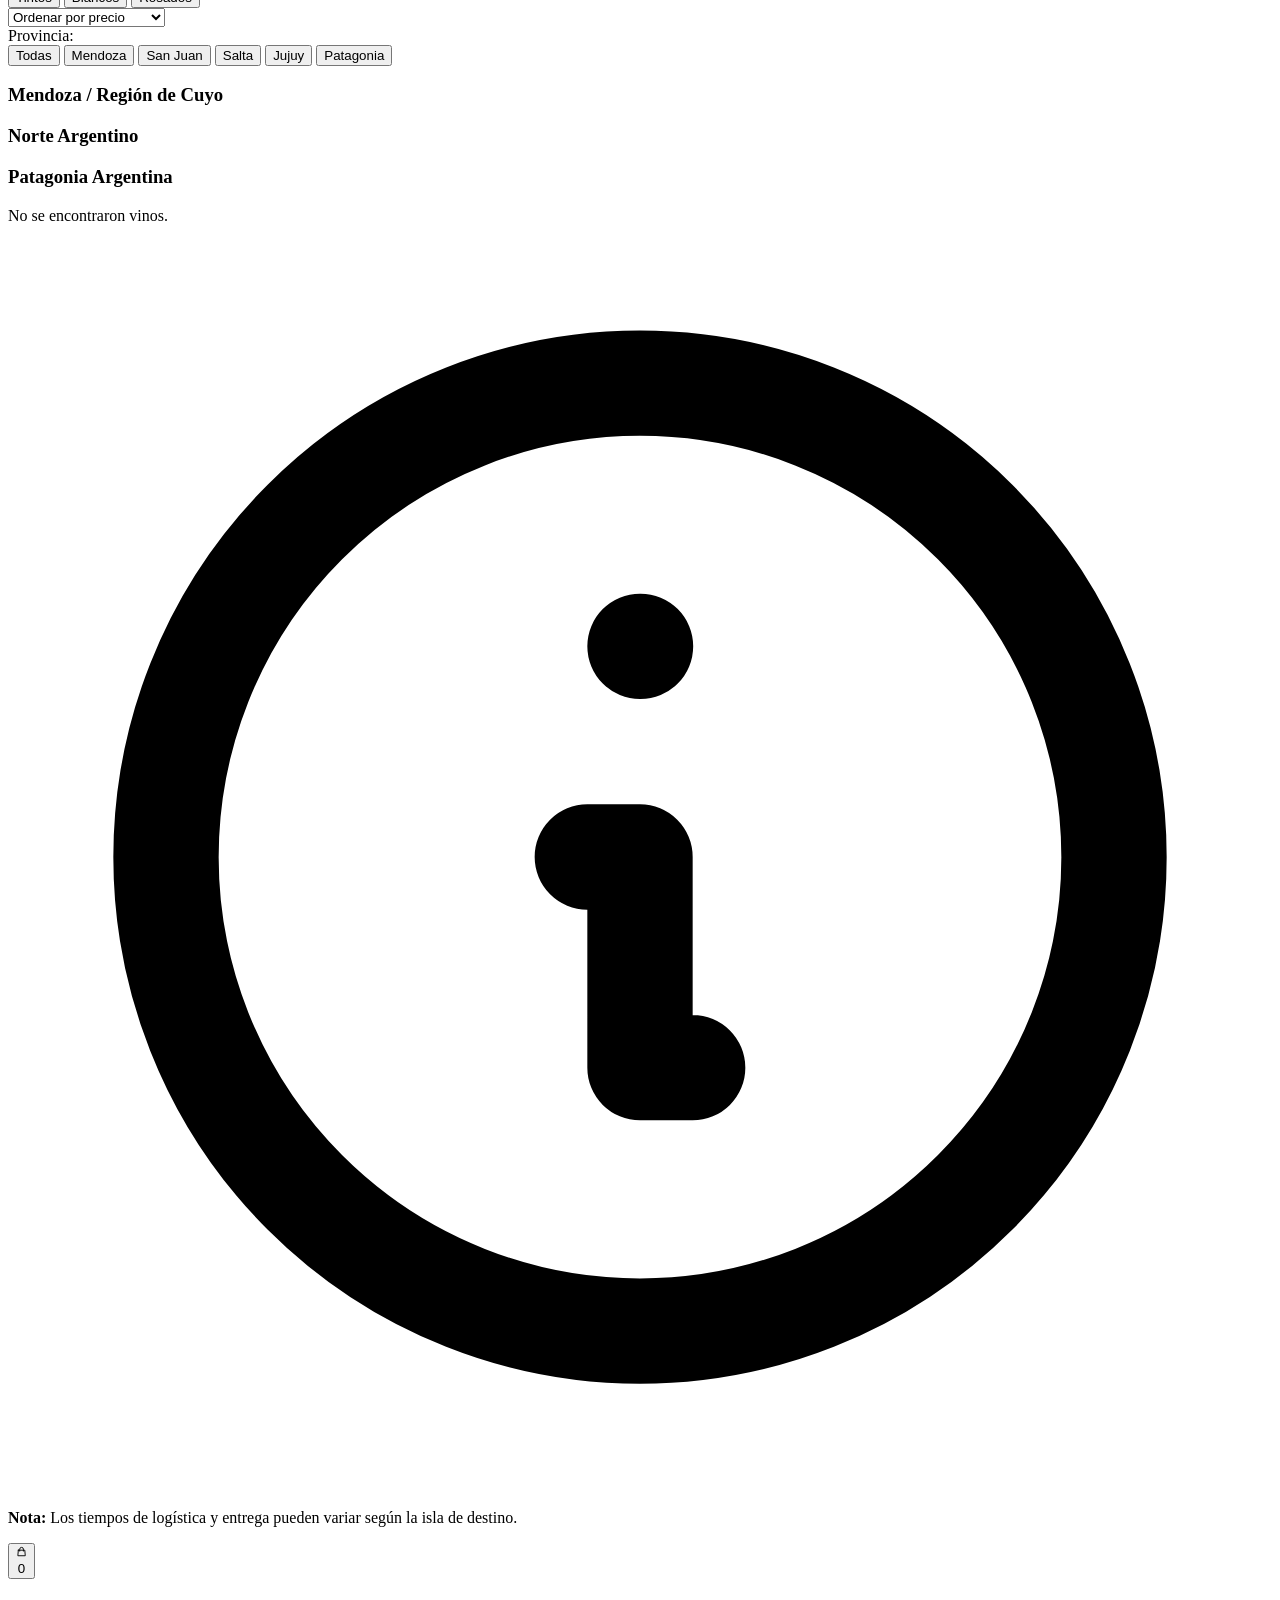
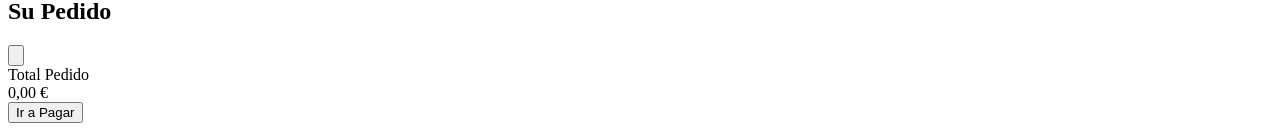
==== commit 095ca723: "style: renombrar sección Cuyo a Mendoza / Región de Cuyo" ====
--- a/index.html
+++ b/index.html
@@ -5,6 +5,15 @@
     <meta charset="UTF-8">
     <meta name="viewport" content="width=device-width, initial-scale=1.0">
     <title>De Altura Wines | Desde los Andes a Canarias</title>
+    <meta property="og:type" content="website">
+    <meta property="og:url" content="https://doyopro.github.io/vinosdeargentina/">
+    <meta property="og:title" content="De Altura Wines | Desde los Andes a Canarias">
+    <meta property="og:description"
+        content="El prestigio mundial del vino argentino, desde la inmensidad de los Andes directo a Islas Canarias. Catálogo exclusivo.">
+    <meta property="og:image"
+        content="https://pzzbvinbyzaxrshlmlcn.supabase.co/storage/v1/object/public/product-images/banner-compartir.jpg">
+    <meta property="og:image:width" content="1200">
+    <meta property="og:image:height" content="630">
 
     <link rel="preconnect" href="https://fonts.googleapis.com">
     <link rel="preconnect" href="https://fonts.gstatic.com" crossorigin>
@@ -21,25 +30,59 @@
             SUPABASE_ANON_KEY: 'eyJhbGciOiJIUzI1NiIsInR5cCI6IkpXVCJ9.eyJpc3MiOiJzdXBhYmFzZSIsInJlZiI6InB6emJ2aW5ieXpheHJzaGxtbGNuIiwicm9sZSI6ImFub24iLCJpYXQiOjE3NzU1NTI5NDYsImV4cCI6MjA5MTEyODk0Nn0.YgeGDVZfyqI-nv7iAhROMsBfZbIK7BGUDyU1ERE-SFA',
             TAXES: { IGIC_CANARIAS: 0.07 }
         };
-    </script>
-
-    <script>
+
+        const BODEGA_PROVINCIA_MAP = {
+            'Viñas en Flor': 'Salta', 'The Llama': 'Salta', 'Bodega Yacochuya': 'Salta',
+            'Coquena': 'Salta', 'Agustín Lanús Wines': 'Salta', 'Agustin Lanus Wines': 'Salta',
+            'Bodega Fernando Dupont': 'Jujuy',
+            'Nido del Tigre': 'San Juan',
+            'Paso a Paso': 'Mendoza', 'Paso a Paso Wines': 'Mendoza',
+            'Huentala Wines': 'Mendoza', 'Colosso Wines': 'Mendoza', 'Coloso Wines': 'Mendoza',
+            'Buenos Aires': 'Mendoza',
+            'Bodega del Desierto': 'Patagonia' // CAMBIO: De La Pampa a Patagonia
+        };
+
+        const getProvinciaBodega = (bodega) => BODEGA_PROVINCIA_MAP[bodega] || 'Desconocida';
+
         const APIModule = (() => {
             const config = API_CONFIG;
-            const supabase = window.supabase.createClient(config.SUPABASE_URL, config.SUPABASE_ANON_KEY);
-
-            const getWines = async () => {
-                try {
-                    const { data, error } = await supabase.from('products').select('*').order('region', { ascending: true });
-                    if (error) throw error;
-                    return data || [];
-                } catch (error) {
-                    console.error('Error en getWines:', error);
-                    return [];
+            let supabase = null;
+
+            const waitForSupabase = async () => {
+                for (let i = 0; i < 100; i++) {
+                    if (window.supabase) {
+                        supabase = window.supabase.createClient(config.SUPABASE_URL, config.SUPABASE_ANON_KEY);
+                        return true;
+                    }
+                    await new Promise(r => setTimeout(r, 50));
+                }
+                return false;
+            };
+
+            return {
+                getWines: async () => {
+                    if (!supabase) {
+                        const ready = await waitForSupabase();
+                        if (!ready) return [];
+                    }
+                    try {
+                        const { data, error } = await supabase.from('products').select('*');
+                        if (error) throw error;
+                        return (data || [])
+                            .map(wine => ({ ...wine, provincia: getProvinciaBodega(wine.bodega) }))
+                            .sort((a, b) => {
+                                if (a.bodega === 'Buenos Aires' && b.bodega !== 'Buenos Aires') return -1;
+                                if (b.bodega === 'Buenos Aires' && a.bodega !== 'Buenos Aires') return 1;
+                                const bOrder = (a.bodega || '').localeCompare(b.bodega || '');
+                                if (bOrder !== 0) return bOrder;
+                                return (a.price_retail || a.price || 0) - (b.price_retail || b.price || 0);
+                            });
+                    } catch (error) {
+                        console.error('Error getWines:', error);
+                        return [];
+                    }
                 }
             };
-
-            return { getWines, supabase };
         })();
     </script>
 
@@ -55,10 +98,6 @@
                     fontFamily: {
                         serif: ['"Playfair Display"', 'serif'],
                         sans: ['"Montserrat"', 'sans-serif'],
-                    },
-                    boxShadow: {
-                        'premium': '0 10px 40px -10px rgba(43, 7, 16, 0.08)',
-                        'float': '0 20px 25px -5px rgba(0, 0, 0, 0.1), 0 10px 10px -5px rgba(0, 0, 0, 0.04)',
                     }
                 }
             }
@@ -71,7 +110,6 @@
             color: theme('colors.stone.800');
         }
 
-        /* Sistema de Idiomas */
         body.lang-en [lang="es"] {
             display: none !important;
         }
@@ -84,7 +122,6 @@
             background: linear-gradient(90deg, #ffffff 0%, #ffffff 33.33%, #00a1e4 33.33%, #00a1e4 66.66%, #fcd116 66.66%, #fcd116 100%);
         }
 
-        /* Animaciones Carrito y Filas */
         #cart-drawer {
             transition: transform 0.4s cubic-bezier(0.16, 1, 0.3, 1);
         }
@@ -93,26 +130,9 @@
             transform: translateX(0) !important;
         }
 
-        #cart-overlay {
-            transition: opacity 0.3s ease;
-        }
-
-        .wine-row {
-            transition: all 0.3s ease;
-            border-left: 3px solid transparent;
-        }
-
         .wine-row:hover {
             background-color: #FFFFFF;
-            box-shadow: theme('boxShadow.premium');
-            z-index: 10;
-            position: relative;
             border-radius: 0.5rem;
-        }
-
-        .wine-row.in-cart {
-            background-color: theme('colors.stone.100');
-            border-left: 3px solid theme('colors.gold.500');
         }
 
         .btn-pop:active {
@@ -149,7 +169,7 @@
 
     <div class="canary-stripe h-2.5 w-full fixed top-0 z-[100] shadow-md"></div>
     <div
-        class="fixed top-6 right-6 z-[110] flex bg-white/90 backdrop-blur-md p-1 rounded-full shadow-lg border border-stone-200 transition-all hover:shadow-xl">
+        class="fixed top-6 right-6 z-[110] flex bg-white/90 backdrop-blur-md p-1 rounded-full shadow-lg border border-stone-200">
         <button id="btn-lang-es" onclick="setLanguage('es')"
             class="px-4 py-1.5 text-xs font-bold rounded-full bg-wine-900 text-white transition-all shadow-sm">ES</button>
         <button id="btn-lang-en" onclick="setLanguage('en')"
@@ -176,68 +196,26 @@
                 <span lang="en" class="text-[10px] font-bold text-gold-500 tracking-[0.2em] uppercase">100% Argentine
                     Wine · Export to Canary Islands</span>
             </div>
-
             <h1 class="text-6xl md:text-7xl lg:text-8xl font-serif text-white mb-8 tracking-tight drop-shadow-lg">De
                 Altura Wines</h1>
-
-            <div
-                class="flex flex-col w-56 md:w-64 h-3 md:h-4 mb-10 rounded-sm overflow-hidden opacity-100 shadow-[0_4px_14px_rgba(0,0,0,0.3)] border border-white/10">
+            <div class="flex flex-col w-56 md:w-64 h-3 md:h-4 mb-10 rounded-sm overflow-hidden border border-white/10">
                 <div class="h-1/3 w-full bg-[#74ACDF]"></div>
                 <div class="h-1/3 w-full bg-white"></div>
                 <div class="h-1/3 w-full bg-[#74ACDF]"></div>
             </div>
-
             <p
                 class="text-2xl md:text-3xl text-stone-100 font-light max-w-3xl mx-auto leading-relaxed mb-10 italic drop-shadow-md">
-                <span lang="es">El prestigio mundial del vino argentino, desde la inmensidad de los Andes directo a su
-                    copa.</span>
-                <span lang="en">The global prestige of Argentine wine, from the immensity of the Andes straight to your
-                    glass.</span>
+                <span lang="es">El prestigio mundial del vino argentino, desde la inmensidad de los Andes directo a
+                    Islas Canarias.</span>
+                <span lang="en">The global prestige of Argentine wine, from the immensity of the Andes straight to the
+                    Canary Islands.</span>
             </p>
-
-            <p class="text-sm md:text-base text-stone-300 font-light max-w-2xl mx-auto leading-relaxed mb-12">
-                <span lang="es">Un catálogo diseñado para llevar la máxima calidad y autenticidad a <strong
-                        class="text-white font-semibold">compradores directos</strong> y profesionales <strong
-                        class="text-white font-semibold">HORECA</strong> en todo el archipiélago.</span>
-                <span lang="en">A catalog designed to bring the highest quality to <strong
-                        class="text-white font-semibold">direct buyers</strong> and <strong
-                        class="text-white font-semibold">HORECA</strong> professionals throughout the
-                    archipelago.</span>
-            </p>
-
             <a href="#catalog"
-                class="bg-gold-500 hover:bg-gold-600 text-wine-900 font-bold px-10 py-5 rounded-sm transition-colors duration-300 uppercase tracking-widest text-xs shadow-xl">
+                class="bg-gold-500 hover:bg-gold-600 text-wine-900 font-bold px-10 py-5 rounded-sm transition-colors uppercase tracking-widest text-xs shadow-xl">
                 <span lang="es">Explorar Catálogo</span><span lang="en">Explore Catalog</span>
             </a>
         </div>
     </header>
-
-    <section class="py-12 bg-white border-b border-stone-100 relative z-20 shadow-sm">
-        <div
-            class="max-w-6xl mx-auto px-6 grid grid-cols-1 md:grid-cols-3 gap-8 text-center md:text-left divide-y md:divide-y-0 md:divide-x divide-stone-100">
-            <div class="py-4 md:py-0 md:px-8">
-                <h3 class="text-wine-800 font-serif text-2xl mb-2"><span lang="es">Importación Directa</span><span
-                        lang="en">Direct Import</span></h3>
-                <p class="text-sm text-stone-500 leading-relaxed"><span lang="es">Sin intermediarios. Del viñedo
-                        argentino a su puerta en Canarias.</span><span lang="en">No intermediaries. From the vineyard to
-                        your door.</span></p>
-            </div>
-            <div class="py-4 md:py-0 md:px-8">
-                <h3 class="text-wine-800 font-serif text-2xl mb-2"><span lang="es">Logística Interinsular</span><span
-                        lang="en">Inter-island Logistics</span></h3>
-                <p class="text-sm text-stone-500 leading-relaxed"><span lang="es">Operamos en las 8 islas garantizando
-                        transporte seguro.</span><span lang="en">Operating across all 8 islands ensuring safe
-                        transport.</span></p>
-            </div>
-            <div class="py-4 md:py-0 md:px-8">
-                <h3 class="text-wine-800 font-serif text-2xl mb-2"><span lang="es">Colección Exclusiva</span><span
-                        lang="en">Exclusive Collection</span></h3>
-                <p class="text-sm text-stone-500 leading-relaxed"><span lang="es">Vinos seleccionados, desde la extrema
-                        altitud de Salta hasta la Patagonia.</span><span lang="en">Selected wines, from Salta to
-                        Patagonia.</span></p>
-            </div>
-        </div>
-    </section>
 
     <main id="catalog" class="max-w-6xl mx-auto px-4 py-20 space-y-16">
 
@@ -248,124 +226,90 @@
                 <p class="text-stone-500 mt-2 font-medium"><span lang="es">Venta exclusiva por cajas
                         completas.</span><span lang="en">Exclusive sales by full boxes.</span></p>
             </div>
-            <div class="mt-4 md:mt-0 text-right">
-                <span
-                    class="inline-block bg-white text-stone-500 text-[10px] font-bold px-3 py-1.5 rounded shadow-sm border border-stone-200 uppercase tracking-widest">
-                    <span lang="es">* Precios Netos (IGIC no incl.)</span><span lang="en">* Net Prices (IGIC not
-                        incl.)</span>
-                </span>
-            </div>
-        </div>
-
-        <div class="flex flex-col lg:flex-row justify-between items-start lg:items-center gap-6 mb-8">
+        </div>
+
+        <div class="flex flex-col lg:flex-row justify-between items-start lg:items-center gap-6 mb-6">
             <div class="flex flex-wrap gap-2 md:gap-3">
-                <button onclick="toggleFilter('all')" data-category="all"
+                <button onclick="toggleFilter('all', 'type')" data-value="all" data-category="type"
                     class="filter-btn bg-wine-900 text-white border-wine-900 border px-5 py-2.5 text-[10px] font-bold uppercase tracking-widest rounded-full shadow-sm transition-colors"><span
                         lang="es">Todos</span><span lang="en">All</span></button>
                 <div class="w-px h-6 bg-stone-300 mx-1 hidden sm:block self-center"></div>
                 <button onclick="toggleFilter('tinto', 'type')" data-value="tinto" data-category="type"
-                    class="filter-btn bg-white text-stone-600 border-stone-200 border px-5 py-2.5 text-[10px] font-bold uppercase tracking-widest rounded-full shadow-sm hover:border-wine-700 hover:text-wine-700 transition-colors"><span
+                    class="filter-btn bg-white text-stone-600 border-stone-200 border px-5 py-2.5 text-[10px] font-bold uppercase tracking-widest rounded-full shadow-sm hover:border-wine-700 transition-colors"><span
                         lang="es">Tintos</span><span lang="en">Reds</span></button>
                 <button onclick="toggleFilter('blanco', 'type')" data-value="blanco" data-category="type"
-                    class="filter-btn bg-white text-stone-600 border-stone-200 border px-5 py-2.5 text-[10px] font-bold uppercase tracking-widest rounded-full shadow-sm hover:border-wine-700 hover:text-wine-700 transition-colors"><span
+                    class="filter-btn bg-white text-stone-600 border-stone-200 border px-5 py-2.5 text-[10px] font-bold uppercase tracking-widest rounded-full shadow-sm hover:border-wine-700 transition-colors"><span
                         lang="es">Blancos</span><span lang="en">Whites</span></button>
                 <button onclick="toggleFilter('rosado', 'type')" data-value="rosado" data-category="type"
-                    class="filter-btn bg-white text-stone-600 border-stone-200 border px-5 py-2.5 text-[10px] font-bold uppercase tracking-widest rounded-full shadow-sm hover:border-wine-700 hover:text-wine-700 transition-colors"><span
+                    class="filter-btn bg-white text-stone-600 border-stone-200 border px-5 py-2.5 text-[10px] font-bold uppercase tracking-widest rounded-full shadow-sm hover:border-wine-700 transition-colors"><span
                         lang="es">Rosados</span><span lang="en">Rosés</span></button>
             </div>
-
             <div class="flex flex-wrap gap-3 w-full lg:w-auto">
                 <select id="sort-price"
-                    class="bg-white text-stone-600 border border-stone-200 px-4 py-2.5 text-[10px] font-bold uppercase tracking-widest rounded-md shadow-sm focus:outline-none focus:border-wine-700 transition-colors w-full sm:w-auto appearance-none cursor-pointer truncate">
-                    <option value="default" data-i18n="sort_price">Ordenar por precio</option>
-                    <option value="asc" data-i18n="sort_asc">Precio: Menor a Mayor</option>
-                    <option value="desc" data-i18n="sort_desc">Precio: Mayor a Menor</option>
-                </select>
-                <select id="filter-box"
-                    class="bg-white text-stone-600 border border-stone-200 px-4 py-2.5 text-[10px] font-bold uppercase tracking-widest rounded-md shadow-sm focus:outline-none focus:border-wine-700 transition-colors w-full sm:w-auto appearance-none cursor-pointer truncate">
-                    <option value="all" data-i18n="filter_box_all">Todos los formatos</option>
-                    <option value="6" data-i18n="filter_box_6">Cajas de 6</option>
-                    <option value="12" data-i18n="filter_box_12">Cajas de 12</option>
+                    class="bg-white text-stone-600 border border-stone-200 px-4 py-2.5 text-[10px] font-bold uppercase rounded-md shadow-sm focus:outline-none w-full sm:w-auto">
+                    <option value="default">Ordenar por precio</option>
+                    <option value="asc">Precio: Menor a Mayor</option>
+                    <option value="desc">Precio: Mayor a Menor</option>
                 </select>
             </div>
         </div>
 
-        <section id="section-norte" class="region-section">
-            <div class="mb-6">
-                <span class="text-gold-600 font-bold text-xs uppercase tracking-[0.2em]"><span lang="es">Altitud
-                        Extrema</span><span lang="en">Extreme Altitude</span></span>
-                <h3 class="text-3xl font-serif text-stone-900 mt-1"><span lang="es">Norte Argentino</span><span
-                        lang="en">Northern Argentina</span></h3>
-                <p class="text-sm text-stone-500 mt-2 italic">Valles Calchaquíes y Quebrada de Humahuaca (1.700m -
-                    2.800m)</p>
-            </div>
-            <div id="container-norte" class="grid grid-cols-1 md:grid-cols-2 lg:grid-cols-3 gap-6">
-            </div>
+        <div class="flex flex-wrap items-center gap-2 md:gap-3 mb-10 pb-6 border-b border-stone-100">
+            <div class="text-xs font-bold uppercase text-stone-400 tracking-widest py-2.5 pr-2"><span
+                    lang="es">Provincia:</span><span lang="en">Province:</span></div>
+            <button onclick="toggleFilter('todas_prov', 'provincia')" data-value="todas_prov" data-category="provincia"
+                class="filter-btn bg-wine-900 text-white border-wine-900 border px-4 py-2 text-[10px] font-bold uppercase rounded-full transition-colors"><span
+                    lang="es">Todas</span><span lang="en">All</span></button>
+            <button onclick="toggleFilter('Mendoza', 'provincia')" data-value="Mendoza" data-category="provincia"
+                class="filter-btn bg-white text-stone-600 border-stone-200 border px-4 py-2 text-[10px] font-bold uppercase rounded-full">Mendoza</button>
+            <button onclick="toggleFilter('San Juan', 'provincia')" data-value="San Juan" data-category="provincia"
+                class="filter-btn bg-white text-stone-600 border-stone-200 border px-4 py-2 text-[10px] font-bold uppercase rounded-full">San
+                Juan</button>
+            <button onclick="toggleFilter('Salta', 'provincia')" data-value="Salta" data-category="provincia"
+                class="filter-btn bg-white text-stone-600 border-stone-200 border px-4 py-2 text-[10px] font-bold uppercase rounded-full">Salta</button>
+            <button onclick="toggleFilter('Jujuy', 'provincia')" data-value="Jujuy" data-category="provincia"
+                class="filter-btn bg-white text-stone-600 border-stone-200 border px-4 py-2 text-[10px] font-bold uppercase rounded-full">Jujuy</button>
+            <button onclick="toggleFilter('Patagonia', 'provincia')" data-value="Patagonia" data-category="provincia"
+                class="filter-btn bg-white text-stone-600 border-stone-200 border px-4 py-2 text-[10px] font-bold uppercase rounded-full">Patagonia</button>
+        </div>
+
+        <section id="section-cuyo" class="region-section">
+            <h3 class="text-3xl font-serif text-stone-900 mb-6"><span lang="es">Mendoza / Región de Cuyo</span><span
+                    lang="en">Mendoza / Cuyo Region</span></h3>
+            <div id="container-cuyo" class="grid grid-cols-1 md:grid-cols-2 lg:grid-cols-3 gap-8"></div>
         </section>
 
-        <section id="section-cuyo" class="region-section mt-16">
-            <div class="mb-6">
-                <span class="text-gold-600 font-bold text-xs uppercase tracking-[0.2em]"><span lang="es">Corazón
-                        Enológico</span><span lang="en">Oenological Heart</span></span>
-                <h3 class="text-3xl font-serif text-stone-900 mt-1"><span lang="es">Región de Cuyo</span><span
-                        lang="en">Cuyo Region</span></h3>
-                <p class="text-sm text-stone-500 mt-2 italic">Mendoza, Valle de Uco y San Juan (900m - 1.500m)</p>
-            </div>
-            <div id="container-cuyo" class="grid grid-cols-1 md:grid-cols-2 lg:grid-cols-3 gap-6">
-            </div>
+        <section id="section-norte" class="region-section mt-16">
+            <h3 class="text-3xl font-serif text-stone-900 mb-6"><span lang="es">Norte Argentino</span><span
+                    lang="en">Northern Argentina</span></h3>
+            <div id="container-norte" class="grid grid-cols-1 md:grid-cols-2 lg:grid-cols-3 gap-8"></div>
         </section>
 
         <section id="section-patagonia" class="region-section mt-16">
-            <div class="mb-6">
-                <span class="text-gold-600 font-bold text-xs uppercase tracking-[0.2em]"><span lang="es">El Sur
-                        Extremo</span><span lang="en">The Extreme South</span></span>
-                <h3 class="text-3xl font-serif text-stone-900 mt-1"><span lang="es">Patagonia Argentina</span><span
-                        lang="en">Argentine Patagonia</span></h3>
-                <p class="text-sm text-stone-500 mt-2 italic">Alto Valle del Río Colorado, La Pampa (300m)</p>
-            </div>
-            <div id="container-patagonia" class="grid grid-cols-1 md:grid-cols-2 lg:grid-cols-3 gap-6">
-            </div>
+            <h3 class="text-3xl font-serif text-stone-900 mb-6"><span lang="es">Patagonia Argentina</span><span
+                    lang="en">Argentine Patagonia</span></h3>
+            <div id="container-patagonia" class="grid grid-cols-1 md:grid-cols-2 lg:grid-cols-3 gap-8"></div>
         </section>
 
-        <div id="no-results" class="hidden py-16 text-center text-stone-400 italic" data-i18n="not_found">No se
-            encontraron vinos.</div>
+        <div id="no-results" class="hidden py-16 text-center text-stone-400 italic">No se encontraron vinos.</div>
 
         <div
-            class="mt-12 text-center text-sm text-stone-500 flex flex-col md:flex-row items-center justify-center gap-3 bg-stone-50 py-5 px-6 rounded-lg border border-stone-200 shadow-sm">
+            class="mt-12 text-center text-sm text-stone-500 bg-stone-50 py-5 px-6 rounded-lg border border-stone-200 shadow-sm flex items-center justify-center gap-3">
             <svg class="w-6 h-6 text-stone-400 flex-shrink-0" fill="none" stroke="currentColor" viewBox="0 0 24 24">
                 <path stroke-linecap="round" stroke-linejoin="round" stroke-width="2"
                     d="M13 16h-1v-4h-1m1-4h.01M21 12a9 9 0 11-18 0 9 9 0 0118 0z"></path>
             </svg>
             <p class="leading-relaxed text-[13px] md:text-sm">
                 <span lang="es"><strong>Nota:</strong> Los tiempos de logística y entrega pueden variar según la isla de
-                    destino y disponibilidad. Las condiciones exactas serán confirmadas durante el proceso de compra y
-                    el seguimiento postventa.</span>
+                    destino.</span>
                 <span lang="en"><strong>Note:</strong> Logistics and delivery times may vary depending on the
-                    destination island and availability. Exact conditions will be confirmed during the checkout process
-                    and post-sale tracking.</span>
+                    destination island.</span>
             </p>
         </div>
     </main>
 
-    <section class="bg-stone-900 text-stone-300 py-20 px-6 border-t-4 border-wine-800">
-        <div class="max-w-4xl mx-auto text-center">
-            <svg class="w-12 h-12 mx-auto text-gold-500 mb-6" fill="none" stroke="currentColor" viewBox="0 0 24 24">
-                <path stroke-linecap="round" stroke-linejoin="round" stroke-width="1"
-                    d="M19 21V5a2 2 0 00-2-2H7a2 2 0 00-2 2v16m14 0h2m-2 0h-5m-9 0H3m2 0h5M9 7h1m-1 4h1m4-4h1m-1 4h1m-5 10v-5a1 1 0 011-1h2a1 1 0 011 1v5m-4 0h4">
-                </path>
-            </svg>
-            <h2 class="text-3xl md:text-4xl font-serif text-white mb-6">Atención HORECA en Canarias</h2>
-            <p class="text-lg font-light leading-relaxed max-w-2xl mx-auto mb-10">Condiciones exclusivas y asesoría
-                especializada para la confección de su carta.</p>
-            <a href="https://wa.me/34633706676" target="_blank"
-                class="inline-flex items-center gap-3 px-8 py-4 border border-stone-600 hover:border-gold-500 hover:text-white rounded-sm transition-colors uppercase tracking-widest text-xs font-bold shadow-lg bg-white/5">
-                <span lang="es">Contacta un asesor</span><span lang="en">Contact an Advisor</span>
-            </a>
-        </div>
-    </section>
-
     <button onclick="toggleCart()"
-        class="fixed bottom-6 right-6 z-50 bg-wine-900 hover:bg-wine-800 text-white w-16 h-16 rounded-full shadow-float flex items-center justify-center transition-transform duration-300 hover:scale-105 border border-wine-700 group">
+        class="fixed bottom-6 right-6 z-50 bg-wine-900 hover:bg-wine-800 text-white w-16 h-16 rounded-full shadow-lg flex items-center justify-center transition-transform hover:scale-105 border border-wine-700 group">
         <svg class="w-6 h-6 group-hover:animate-bounce" fill="none" stroke="currentColor" viewBox="0 0 24 24">
             <path stroke-linecap="round" stroke-linejoin="round" stroke-width="2"
                 d="M16 11V7a4 4 0 00-8 0v4M5 9h14l1 12H4L5 9z"></path>
@@ -375,35 +319,28 @@
     </button>
 
     <div id="cart-overlay" onclick="toggleCart()"
-        class="fixed inset-0 bg-stone-900/70 backdrop-blur-sm z-[60] opacity-0 pointer-events-none"></div>
+        class="fixed inset-0 bg-stone-900/70 backdrop-blur-sm z-[60] opacity-0 pointer-events-none transition-opacity">
+    </div>
     <aside id="cart-drawer"
         class="fixed top-0 right-0 w-full max-w-md h-full bg-stone-50 z-[70] shadow-2xl flex flex-col translate-x-full">
         <div class="px-6 py-5 border-b border-stone-200 bg-white flex justify-between items-center">
             <h2 class="text-2xl font-serif text-wine-900"><span lang="es">Su Pedido</span><span lang="en">Your
                     Order</span></h2>
-            <button onclick="toggleCart()"
-                class="text-stone-400 hover:text-wine-900 transition-colors p-2 bg-stone-100 rounded-full">
-                <svg class="w-5 h-5" fill="none" stroke="currentColor" viewBox="0 0 24 24">
+            <button onclick="toggleCart()" class="text-stone-400 hover:text-wine-900 p-2 bg-stone-100 rounded-full"><svg
+                    class="w-5 h-5" fill="none" stroke="currentColor" viewBox="0 0 24 24">
                     <path stroke-linecap="round" stroke-linejoin="round" stroke-width="2" d="M6 18L18 6M6 6l12 12">
                     </path>
-                </svg>
-            </button>
-        </div>
-
+                </svg></button>
+        </div>
         <div id="cart-items" class="flex-1 overflow-y-auto px-6 py-6 space-y-4"></div>
-
-        <div class="px-6 py-6 bg-white border-t border-stone-200 shadow-[0_-10px_20px_rgba(0,0,0,0.03)]">
+        <div class="px-6 py-6 bg-white border-t border-stone-200">
             <div class="flex justify-between items-end mb-6">
-                <div>
-                    <span class="block text-xs uppercase tracking-widest text-stone-400 font-bold mb-1"
-                        data-i18n="subtotal_net">Subtotal Neto</span>
-                    <span class="text-[10px] text-stone-400" data-i18n="taxes_hint">Impuestos a calcular en el
-                        pago</span>
-                </div>
+                <div><span class="block text-xs uppercase tracking-widest text-stone-400 font-bold mb-1">Total
+                        Pedido</span></div>
                 <div class="text-3xl font-serif text-wine-900 font-bold" id="cart-total">0,00 €</div>
             </div>
             <button onclick="processCheckout()"
-                class="w-full bg-wine-900 hover:bg-wine-800 text-white font-bold py-4 rounded-sm transition-colors flex items-center justify-center gap-2 uppercase tracking-widest text-xs shadow-lg">
+                class="w-full bg-wine-900 hover:bg-wine-800 text-white font-bold py-4 rounded-sm transition-colors uppercase tracking-widest text-xs shadow-lg">
                 <span lang="es">Ir a Pagar</span><span lang="en">Checkout</span>
             </button>
         </div>
@@ -411,139 +348,108 @@
 
     <script>
         const siteTranslations = {
-            es: {
-                sort_price: 'Ordenar por precio', sort_asc: 'Precio: Menor a Mayor', sort_desc: 'Precio: Mayor a Menor',
-                filter_box_all: 'Todos los formatos', filter_box_6: 'Cajas de 6', filter_box_12: 'Cajas de 12',
-                not_found: 'No se encontraron vinos.', cart_empty: 'El carrito está vacío',
-                subtotal_net: 'Subtotal Neto', taxes_hint: 'Impuestos a calcular en el pago'
-            },
-            en: {
-                sort_price: 'Sort by price', sort_asc: 'Price: Low to High', sort_desc: 'Price: High to Low',
-                filter_box_all: 'All formats', filter_box_6: 'Boxes of 6', filter_box_12: 'Boxes of 12',
-                not_found: 'No wines found.', cart_empty: 'The cart is empty',
-                subtotal_net: 'Net Subtotal', taxes_hint: 'Taxes calculated at checkout'
-            }
+            es: { cart_empty: 'El carrito está vacío', unit_price: 'Precio Unidad', box_of: 'Caja ({n} u.)', inc_tax: '(IGIC incl.)' },
+            en: { cart_empty: 'The cart is empty', unit_price: 'Unit Price', box_of: 'Box ({n} u.)', inc_tax: '(IGIC incl.)' }
         };
 
         let catalogData = [];
         let cart = {};
-        let activeFilters = { type: new Set(), region: new Set(), box: new Set() };
+        let activeFilters = { type: new Set(), provincia: new Set() };
 
         async function initCatalog() {
-            const wines = await APIModule.getWines();
-            if (wines && wines.length > 0) {
-                catalogData = wines.map(wine => {
-                    const pvpConIgic = wine.price_retail || wine.price || 0;
-                    const precioNeto = pvpConIgic / 1.07;
-
-                    return {
+            try {
+                const wines = await APIModule.getWines();
+                if (wines && wines.length > 0) {
+                    catalogData = wines.map(wine => ({
                         id: wine.uuid || wine.id,
                         type: wine.type,
                         region: wine.region,
+                        provincia: wine.provincia,
                         box: wine.box_size || wine.box,
-                        price: precioNeto,
+                        price: (wine.price_retail || wine.price || 0) / 1.07, // Almacenamos neto para lógica checkout
                         bodega: wine.bodega,
                         name: wine.name,
                         notes_es: wine.notes_es,
                         notes_en: wine.notes_en,
                         image_url: wine.image_url
-                    };
-                });
-                renderCatalog();
-            }
+                    }));
+                    renderCatalog();
+                }
+            } catch (error) { console.error('Error:', error); }
         }
 
         function setLanguage(lang) {
             document.body.className = `antialiased relative lang-${lang}`;
             document.getElementById('btn-lang-es').className = lang === 'es' ? 'px-4 py-1.5 text-xs font-bold rounded-full bg-wine-900 text-white shadow-sm' : 'px-4 py-1.5 text-xs font-bold rounded-full text-stone-500 hover:text-wine-900';
             document.getElementById('btn-lang-en').className = lang === 'en' ? 'px-4 py-1.5 text-xs font-bold rounded-full bg-wine-900 text-white shadow-sm' : 'px-4 py-1.5 text-xs font-bold rounded-full text-stone-500 hover:text-wine-900';
-
-            document.querySelectorAll('[data-i18n]').forEach(el => {
-                const key = el.getAttribute('data-i18n');
-                const translation = siteTranslations[lang][key];
-                if (translation) {
-                    el.textContent = translation;
-                }
-            });
-
-            renderCart();
-            renderCatalog();
+            renderCatalog(); renderCart();
         }
 
         function renderCatalog() {
-            if (!catalogData || catalogData.length === 0) return;
-
-            const boxFilter = document.getElementById('filter-box').value;
+            const currentLang = document.body.classList.contains('lang-en') ? 'en' : 'es';
             const sortPrice = document.getElementById('sort-price').value;
 
             let filtered = catalogData.filter(w => {
                 if (activeFilters.type.size > 0 && !activeFilters.type.has(w.type)) return false;
-                if (boxFilter !== 'all' && w.box.toString() !== boxFilter) return false;
+                if (activeFilters.provincia.size > 0 && !activeFilters.provincia.has(w.provincia)) return false;
                 return true;
             });
 
-            if (sortPrice === 'asc') {
-                filtered.sort((a, b) => a.price - b.price);
-            } else if (sortPrice === 'desc') {
-                filtered.sort((a, b) => b.price - a.price);
-            }
-
-            const norte = filtered.filter(w => w.region === 'norte');
-            const cuyo = filtered.filter(w => w.region === 'cuyo');
-            const patagonia = filtered.filter(w => w.region === 'patagonia');
+            if (sortPrice === 'asc') filtered.sort((a, b) => a.price - b.price);
+            else if (sortPrice === 'desc') filtered.sort((a, b) => b.price - a.price);
 
             const generateHtml = (wines) => {
-                const currentLang = document.body.classList.contains('lang-en') ? 'en' : 'es';
-
                 return wines.map(w => {
-                    const total = (w.price * w.box).toFixed(2).replace('.', ',');
-                    const price = w.price.toFixed(2).replace('.', ',');
+                    // CÁLCULO PRECIOS CON IGIC (NETO * 1.07)
+                    const unitGross = (w.price * 1.07).toFixed(2).replace('.', ',');
+                    const totalGross = (w.price * 1.07 * w.box).toFixed(2).replace('.', ',');
+
+                    const cartQty = cart[w.id] ? cart[w.id].qty : 0;
                     const inCartCls = cart[w.id] ? 'ring-2 ring-gold-500' : '';
-                    const cartQty = cart[w.id] ? cart[w.id].qty : 0;
-                    const notes = currentLang === 'en' ? (w.notes_en || w.notes_es) : w.notes_es;
-
-                    const imgSrc = (w.image_url ? w.image_url + '?v=1.1' : 'https://images.unsplash.com/photo-1510850402719-e4c670846019?auto=format&fit=crop&q=80&w=800');
+
+                    // SEPARACIÓN DE FRASES
+                    let notes = (currentLang === 'en' ? w.notes_en : w.notes_es) || '';
+                    notes = notes.split('. ').join('.\n');
+
+                    // LÓGICA SIN STOCK
+                    const noStockNames = ['Pasacana', 'Orange', 'Bonarda'];
+                    const isOutOfStock = noStockNames.some(name => w.name.includes(name));
 
                     return `
-                        <article class="flex flex-col bg-white rounded-xl shadow-sm hover:shadow-lg transition-all duration-300 border border-stone-100 overflow-hidden h-full ${inCartCls}" data-wine-id="${w.id}">
-                            
-                            <div class="h-72 bg-stone-50 relative overflow-hidden group flex items-center justify-center p-6">
-                                <img src="${imgSrc}" alt="${w.name}" class="w-full h-full object-contain drop-shadow-xl transition-transform duration-500 group-hover:scale-105">
+                        <article class="flex flex-col bg-white rounded-xl shadow-sm hover:shadow-lg transition-all border border-stone-100 overflow-hidden h-full ${inCartCls} ${isOutOfStock ? 'opacity-75' : ''}">
+                            <div class="h-72 bg-stone-50 relative flex items-center justify-center p-6">
+                                <img src="${w.image_url || 'https://images.unsplash.com/photo-1510850402719-e4c670846019'}" class="w-full h-full object-contain drop-shadow-xl">
                                 <div class="absolute top-3 right-3 flex flex-col gap-2">
-                                    <span class="bg-wine-900/90 text-white text-[9px] font-bold px-3 py-1 rounded-full backdrop-blur-sm uppercase tracking-widest border border-white/10">
-                                        Caja de ${w.box}
-                                    </span>
-                                    <span class="bg-white/90 text-wine-900 text-[9px] font-bold px-3 py-1 rounded-full backdrop-blur-sm shadow-sm uppercase tracking-widest border border-stone-100">
-                                        ${w.region}
-                                    </span>
+                                    <span class="bg-wine-900/90 text-white text-[9px] font-bold px-3 py-1 rounded-full uppercase tracking-widest">Caja de ${w.box}</span>
+                                    ${isOutOfStock ? '<span class="bg-red-600 text-white text-[10px] font-bold px-3 py-1 rounded-full uppercase tracking-widest shadow-lg">SIN STOCK</span>' : ''}
                                 </div>
                             </div>
-
                             <div class="p-5 flex flex-col flex-grow">
-                                <span class="text-[10px] font-bold uppercase text-stone-400 tracking-wider mb-1">${w.bodega || ''}</span>
-                                <h4 class="text-xl font-serif font-bold text-wine-900 mb-2 leading-tight">${w.name}</h4>
-                                <p class="text-sm text-stone-600 line-clamp-3 mb-4 leading-relaxed">${notes}</p>
-                                
+                                <div class="mb-2">
+                                    <span class="text-[10px] font-bold uppercase text-stone-400">${w.bodega}</span>
+                                    <span class="block text-[9px] text-stone-500 font-medium">${w.provincia}, Argentina</span>
+                                </div>
+                                <h4 class="text-xl font-serif font-bold text-wine-900 mb-2">${w.name}</h4>
+                                <p class="text-sm text-stone-600 mb-4 leading-relaxed whitespace-pre-line">${notes}</p>
                                 <div class="mt-auto border-t border-stone-100 pt-5">
                                     <div class="flex justify-between items-end mb-4">
                                         <div class="flex flex-col">
-                                            <span class="text-[10px] text-stone-400 uppercase font-bold mb-0.5" data-i18n="subtotal_net">Precio Neto</span>
-                                            <div class="text-2xl font-serif font-bold text-wine-900">${total} €</div>
+                                            <span class="text-[10px] text-stone-400 uppercase font-bold mb-0.5">${siteTranslations[currentLang].unit_price}</span>
+                                            <div class="text-2xl font-serif font-bold text-wine-900">${unitGross} € <span class="text-[10px] font-sans text-stone-400 font-normal">${siteTranslations[currentLang].inc_tax}</span></div>
                                         </div>
-                                        <div class="text-right">
-                                            <span class="text-xs text-stone-400 underline decoration-gold-500/30 font-medium">${price} € <span class="text-[9px]">/bot</span></span>
+                                        <div class="text-right flex flex-col items-end">
+                                            <span class="text-[10px] text-stone-400 uppercase font-bold mb-0.5">${siteTranslations[currentLang].box_of.replace('{n}', w.box)}</span>
+                                            <div class="text-[15px] font-bold text-wine-800">${totalGross} €</div>
                                         </div>
                                     </div>
-
                                     <div class="flex items-center gap-3">
-                                        <div class="flex items-center bg-stone-100 rounded-lg border border-stone-200 overflow-hidden h-11 shrink-0">
-                                            <button onclick="updateQty('${w.id}', -1)" class="w-10 h-full flex items-center justify-center text-stone-500 hover:text-wine-800 hover:bg-stone-200 transition-colors btn-pop font-bold">−</button>
-                                            <span class="w-8 text-center text-sm font-bold text-wine-900">${cartQty}</span>
-                                            <button onclick="updateQty('${w.id}', 1)" class="w-10 h-full flex items-center justify-center text-stone-500 hover:text-wine-800 hover:bg-stone-200 transition-colors btn-pop font-bold">+</button>
+                                        <div class="flex items-center bg-stone-100 rounded-lg h-11">
+                                            <button onclick="updateQty('${w.id}', -1)" class="w-10 font-bold" ${isOutOfStock ? 'disabled' : ''}>-</button>
+                                            <span class="w-8 text-center text-sm font-bold">${cartQty}</span>
+                                            <button onclick="updateQty('${w.id}', 1)" class="w-10 font-bold" ${isOutOfStock ? 'disabled' : ''}>+</button>
                                         </div>
-                                        <button onclick="updateQty('${w.id}', 1)" class="flex-grow bg-wine-900 hover:bg-wine-800 text-white font-bold h-11 rounded-lg transition-colors flex items-center justify-center gap-2 uppercase tracking-widest text-[10px] shadow-sm">
-                                            <svg class="w-4 h-4" fill="none" stroke="currentColor" viewBox="0 0 24 24"><path stroke-linecap="round" stroke-linejoin="round" stroke-width="2" d="M16 11V7a4 4 0 00-8 0v4M5 9h14l1 12H4L5 9z"></path></svg>
-                                            <span lang="es">Añadir</span><span lang="en">Add</span>
+                                        <button onclick="updateQty('${w.id}', 1)" class="flex-grow bg-wine-900 text-white font-bold h-11 rounded-lg text-[10px] uppercase tracking-widest ${isOutOfStock ? 'bg-stone-300 cursor-not-allowed' : 'hover:bg-wine-800'}" ${isOutOfStock ? 'disabled' : ''}>
+                                            ${isOutOfStock ? 'No Disponible' : 'Añadir al Carrito'}
                                         </button>
                                     </div>
                                 </div>
@@ -553,92 +459,61 @@
                 }).join('');
             };
 
-            document.getElementById('container-norte').innerHTML = generateHtml(norte);
-            document.getElementById('container-cuyo').innerHTML = generateHtml(cuyo);
-            document.getElementById('container-patagonia').innerHTML = generateHtml(patagonia);
+            document.getElementById('container-cuyo').innerHTML = generateHtml(filtered.filter(w => w.region === 'cuyo'));
+            document.getElementById('container-norte').innerHTML = generateHtml(filtered.filter(w => w.region === 'norte'));
+            document.getElementById('container-patagonia').innerHTML = generateHtml(filtered.filter(w => w.region === 'patagonia'));
         }
 
         function toggleFilter(value, category) {
-            if (value === 'all') {
-                activeFilters.type.clear();
-            } else {
-                const targetSet = activeFilters[category];
-                targetSet.has(value) ? targetSet.delete(value) : targetSet.add(value);
-            }
-
+            if (value === 'all') activeFilters.type.clear();
+            else if (value === 'todas_prov') activeFilters.provincia.clear();
+            else { const s = activeFilters[category]; s.has(value) ? s.delete(value) : s.add(value); }
             document.querySelectorAll('.filter-btn').forEach(btn => {
-                const val = btn.dataset.value;
-                let isActive = (val === 'all' && activeFilters.type.size === 0) || (btn.dataset.category === 'type' && activeFilters.type.has(val));
-                if (isActive) {
-                    btn.className = "filter-btn bg-wine-900 text-white border-wine-900 border px-5 py-2.5 text-[10px] font-bold uppercase tracking-widest rounded-full shadow-sm transition-colors";
-                } else {
-                    btn.className = "filter-btn bg-white text-stone-600 border-stone-200 border px-5 py-2.5 text-[10px] font-bold uppercase tracking-widest rounded-full shadow-sm hover:border-wine-700 hover:text-wine-700 transition-colors";
-                }
+                const isActive = (btn.dataset.value === 'all' && activeFilters.type.size === 0) ||
+                    (btn.dataset.value === 'todas_prov' && activeFilters.provincia.size === 0) ||
+                    activeFilters[btn.dataset.category]?.has(btn.dataset.value);
+                btn.className = isActive ? "filter-btn bg-wine-900 text-white border-wine-900 border px-4 py-2 text-[10px] font-bold uppercase rounded-full shadow-sm"
+                    : "filter-btn bg-white text-stone-600 border-stone-200 border px-4 py-2 text-[10px] font-bold uppercase rounded-full hover:border-wine-700";
             });
             renderCatalog();
         }
 
         function updateQty(id, change) {
             const wine = catalogData.find(w => w.id === id);
-            let currentQty = cart[id] ? cart[id].qty : 0;
-            let newQty = Math.max(0, currentQty + change);
-
-            if (newQty > 0) { cart[id] = { ...wine, qty: newQty }; }
-            else { delete cart[id]; }
-
-            const badge = document.getElementById('cart-badge');
-            badge.classList.remove('animate-pop');
-            void badge.offsetWidth;
-            badge.classList.add('animate-pop');
-
-            renderCatalog();
-            renderCart();
+            let qty = (cart[id] ? cart[id].qty : 0) + change;
+            if (qty > 0) cart[id] = { ...wine, qty }; else delete cart[id];
+            renderCatalog(); renderCart();
         }
 
         function renderCart() {
             const container = document.getElementById('cart-items');
             const totalEl = document.getElementById('cart-total');
             const badge = document.getElementById('cart-badge');
-
-            const isEs = document.body.classList.contains('lang-es');
-            const langBox = isEs ? 'Caja(s)' : 'Box(es)';
-
             let total = 0, count = 0;
+
             const keys = Object.keys(cart);
-
             if (keys.length === 0) {
-                container.innerHTML = `<div class="h-full flex flex-col items-center justify-center text-stone-400 italic mt-10"><p>${siteTranslations[isEs ? 'es' : 'en'].cart_empty}</p></div>`;
-                badge.style.display = 'none';
-                totalEl.innerText = '0,00 €';
-                return;
+                container.innerHTML = `<p class="text-center text-stone-400 italic mt-10">${siteTranslations[document.body.classList.contains('lang-es') ? 'es' : 'en'].cart_empty}</p>`;
+                badge.style.display = 'none'; totalEl.innerText = '0,00 €'; return;
             }
 
             container.innerHTML = keys.map(id => {
                 const item = cart[id];
-                const itemTotal = item.qty * item.price * item.box;
-                total += itemTotal;
-                count += item.qty;
-                return `
-                    <div class="flex justify-between items-start p-4 bg-white border border-stone-200 rounded-lg shadow-sm mb-3">
-                        <div class="pr-3">
-                            <h5 class="text-sm font-bold text-wine-900 leading-tight mb-1">${item.name}</h5>
-                            <div class="text-xs text-stone-500 font-medium"><span class="text-gold-600 font-bold">${item.qty} ${langBox}</span></div>
-                        </div>
-                        <div class="text-right text-base font-serif font-bold text-wine-900 whitespace-nowrap">${itemTotal.toFixed(2).replace('.', ',')} €</div>
-                    </div>`;
+                const itemTotal = item.qty * item.price * 1.07 * item.box; // Usamos precio con IGIC para el total del carrito
+                total += itemTotal; count += item.qty;
+                return `<div class="flex justify-between p-4 bg-white border rounded-lg shadow-sm mb-3">
+                    <div><h5 class="text-sm font-bold text-wine-900">${item.name}</h5><div class="text-xs text-stone-500">${item.qty} Caja(s)</div></div>
+                    <div class="font-bold text-wine-900">${itemTotal.toFixed(2).replace('.', ',')} €</div>
+                </div>`;
             }).join('');
-
             totalEl.innerText = total.toFixed(2).replace('.', ',') + ' €';
-            badge.innerText = count;
-            badge.style.display = 'flex';
+            badge.innerText = count; badge.style.display = 'flex';
         }
 
         function toggleCart() {
-            const drawer = document.getElementById('cart-drawer');
-            const overlay = document.getElementById('cart-overlay');
-            drawer.classList.toggle('drawer-open');
-            overlay.classList.toggle('opacity-0');
-            overlay.classList.toggle('pointer-events-none');
+            document.getElementById('cart-drawer').classList.toggle('drawer-open');
+            document.getElementById('cart-overlay').classList.toggle('opacity-0');
+            document.getElementById('cart-overlay').classList.toggle('pointer-events-none');
         }
 
         function processCheckout() {
@@ -647,12 +522,9 @@
         }
 
         document.addEventListener('DOMContentLoaded', () => {
-            const savedCart = localStorage.getItem('deAlturaCart');
-            if (savedCart) { try { cart = JSON.parse(savedCart); } catch (e) { cart = {}; } }
-
+            const saved = localStorage.getItem('deAlturaCart');
+            if (saved) cart = JSON.parse(saved);
             document.getElementById('sort-price').addEventListener('change', renderCatalog);
-            document.getElementById('filter-box').addEventListener('change', renderCatalog);
-
             initCatalog().then(() => renderCart());
         });
     </script>
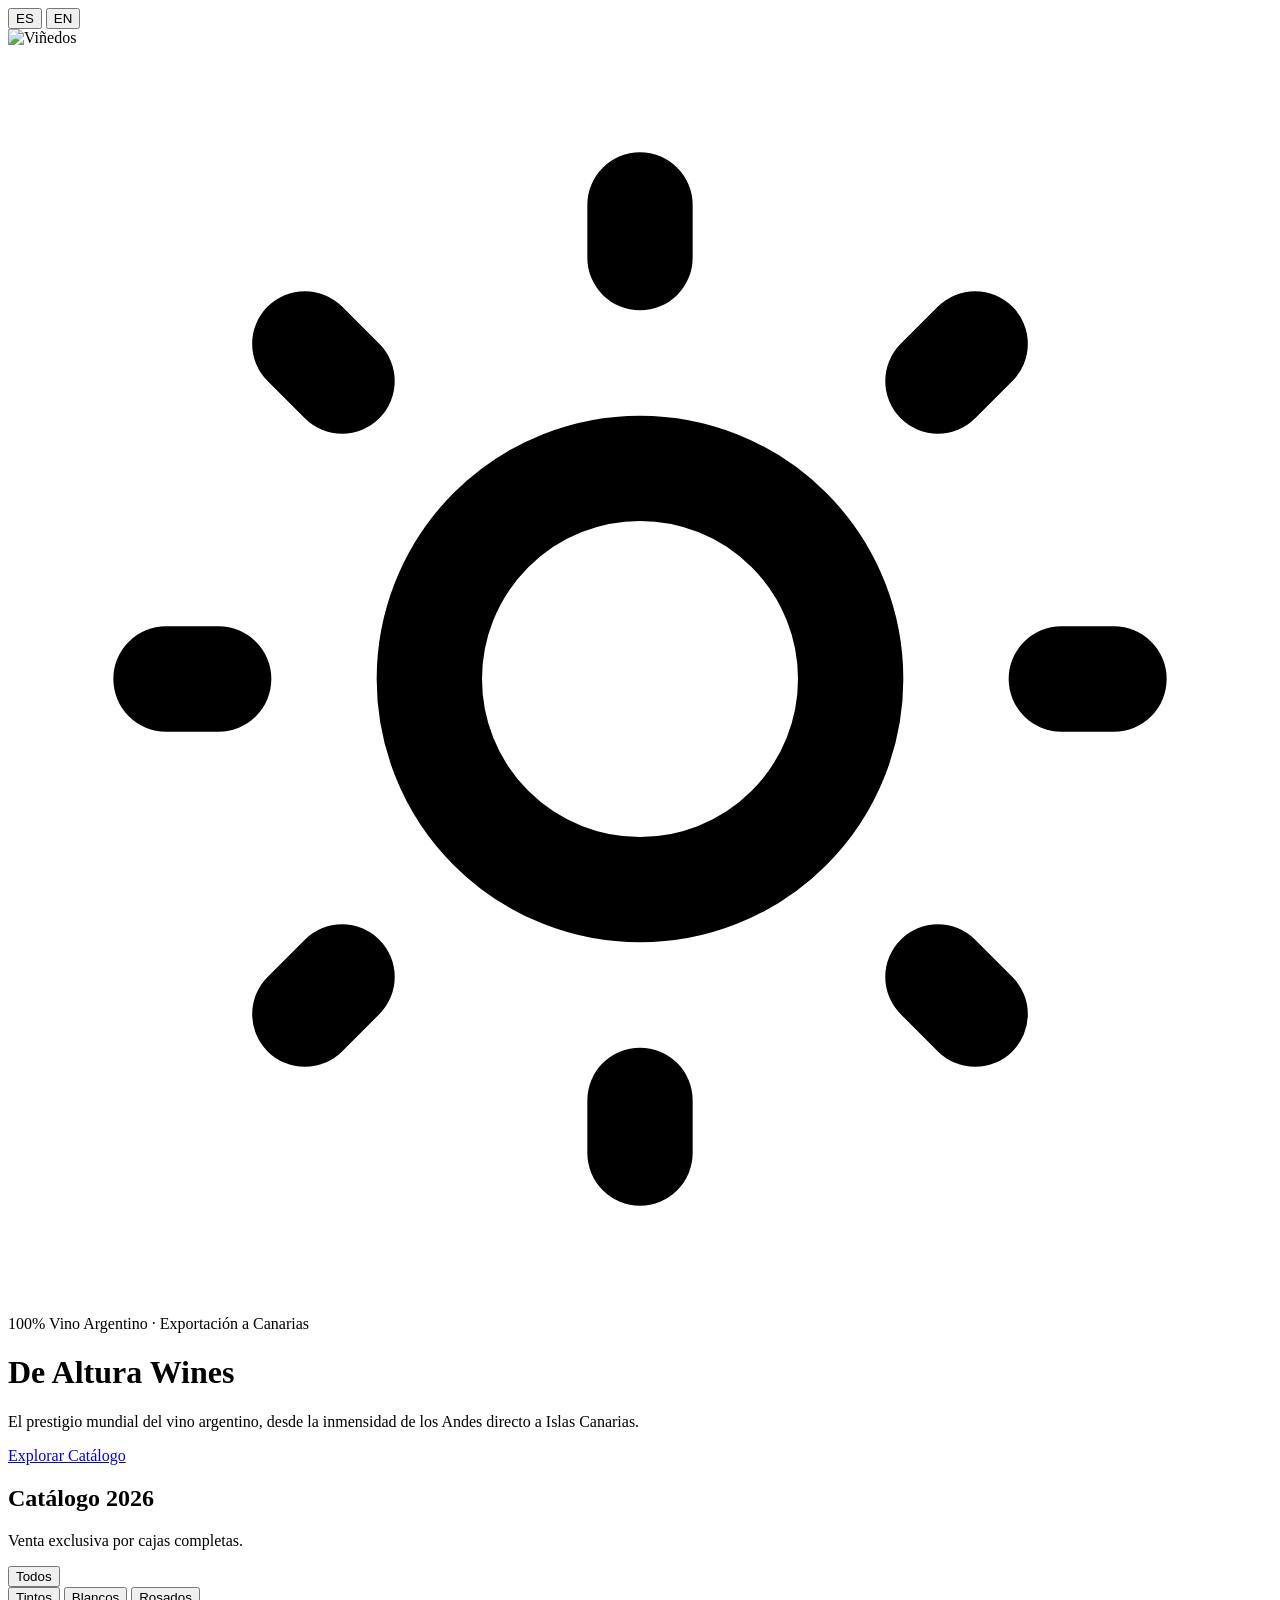
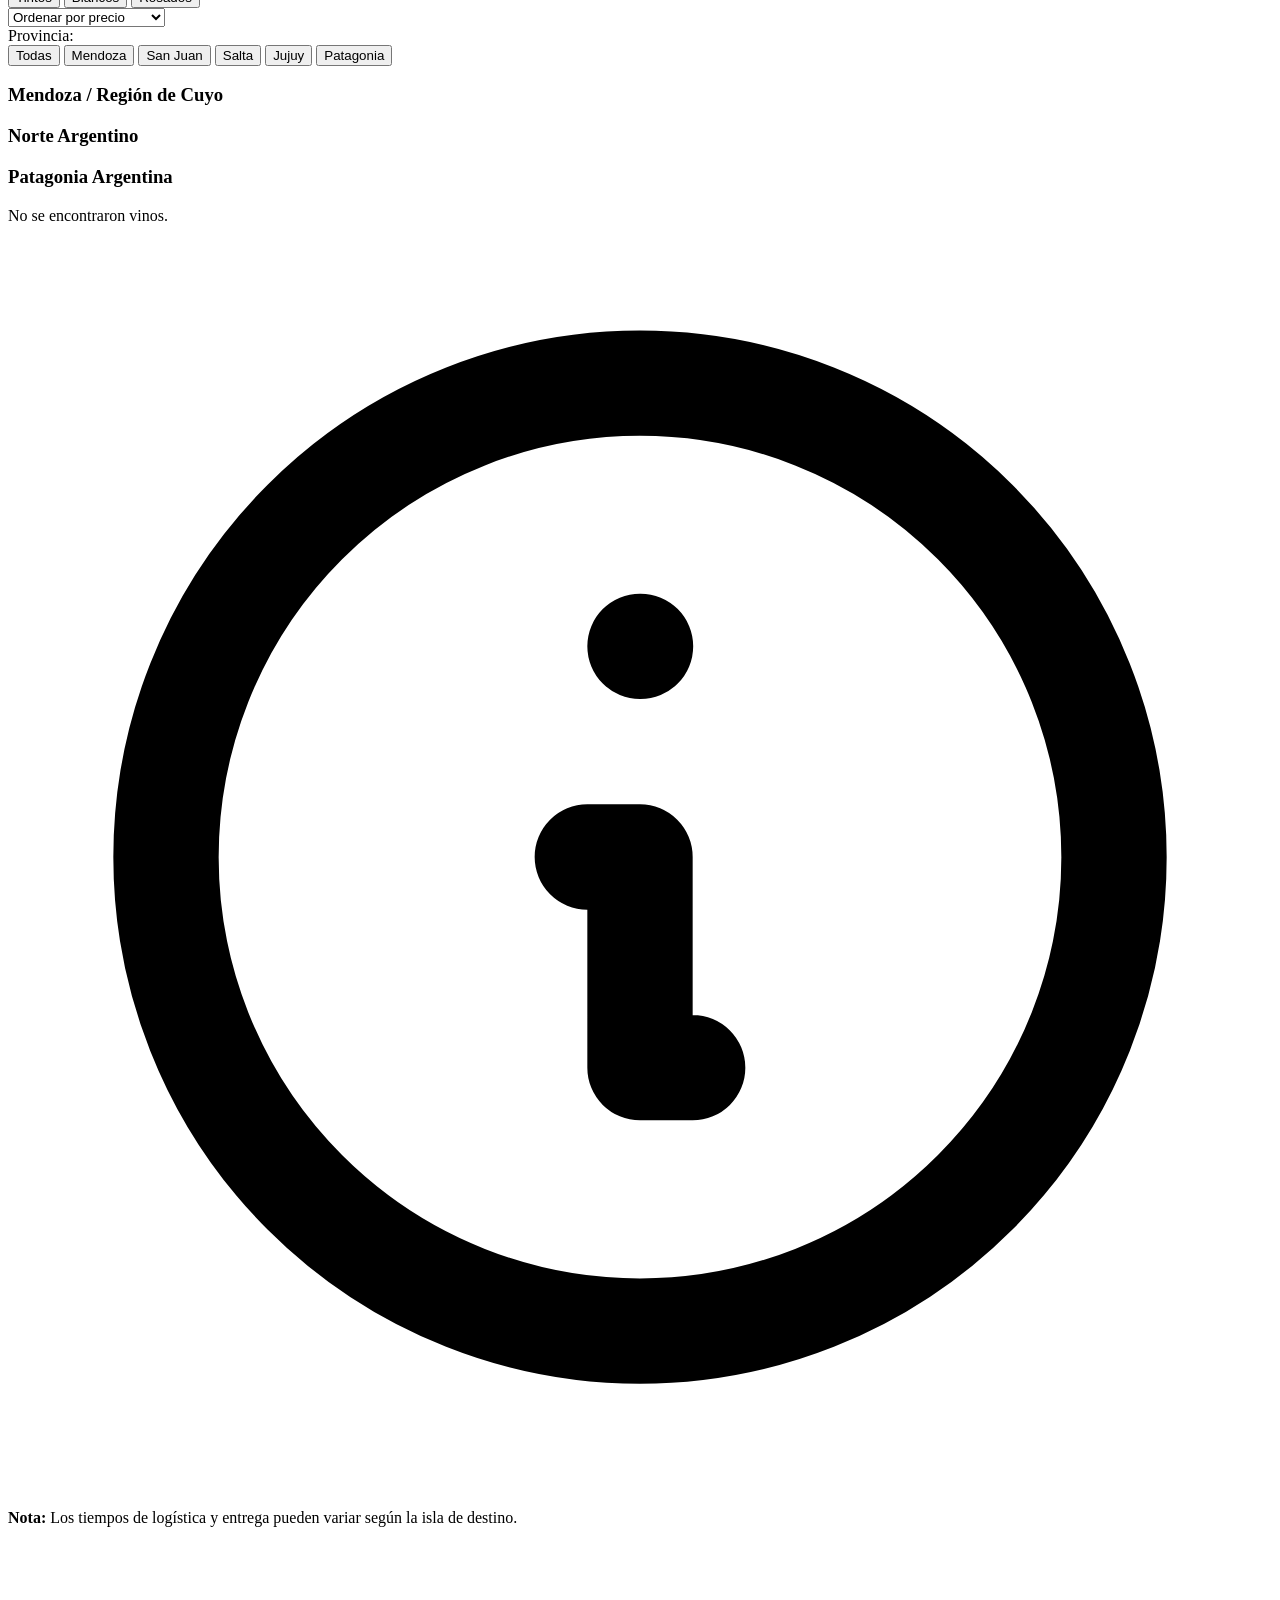
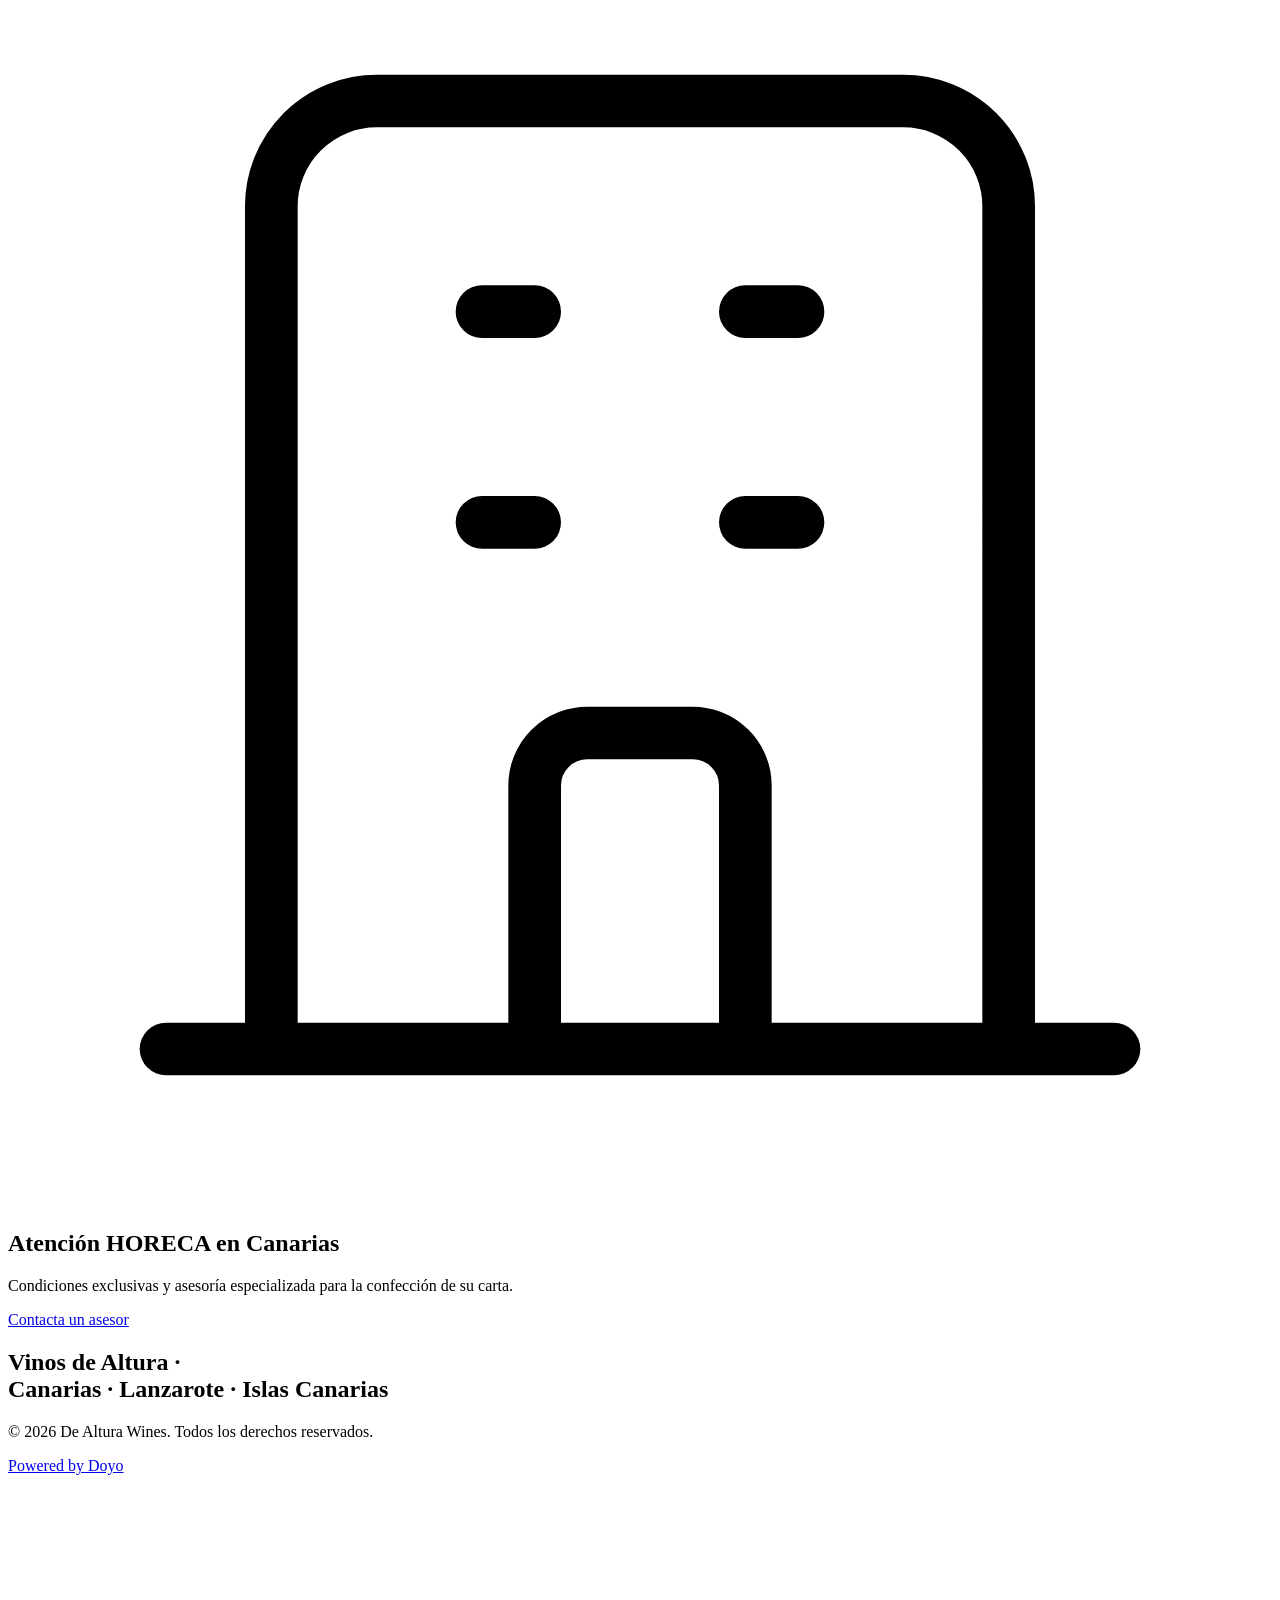
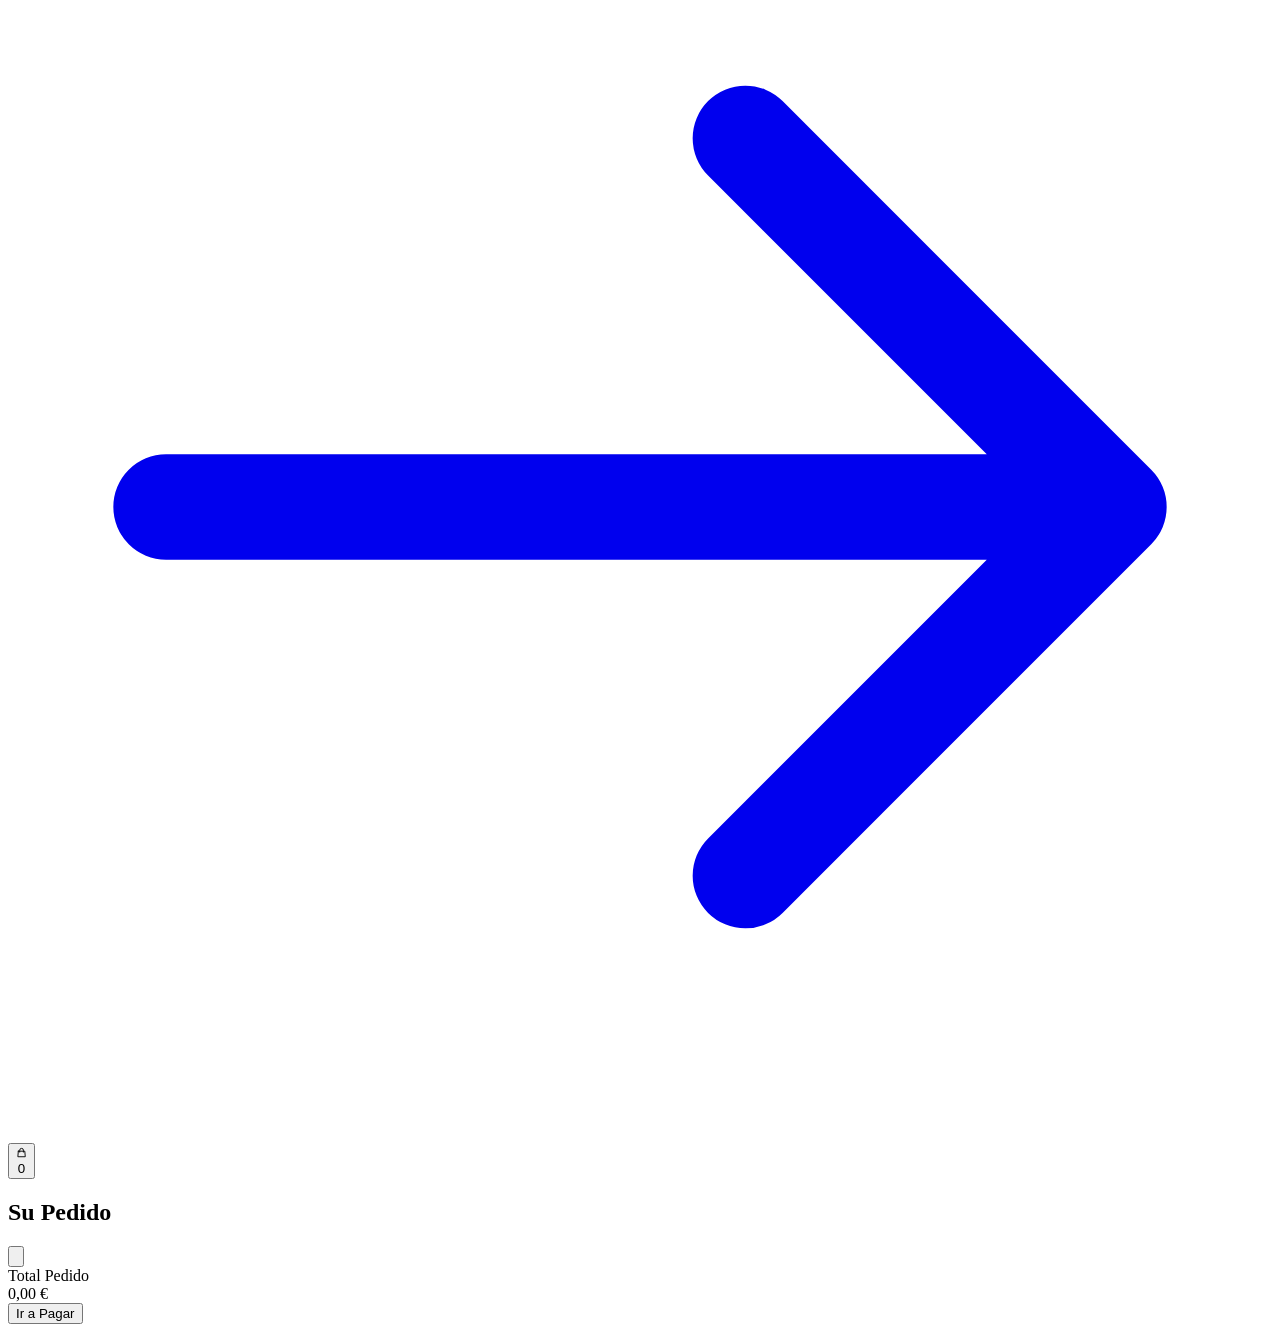
==== commit 48c6a128: "fix: replace select('*') on products/resellers with explicit column lists Mirrors the same change on" ====
--- a/index.html
+++ b/index.html
@@ -39,7 +39,7 @@
             'Paso a Paso': 'Mendoza', 'Paso a Paso Wines': 'Mendoza',
             'Huentala Wines': 'Mendoza', 'Colosso Wines': 'Mendoza', 'Coloso Wines': 'Mendoza',
             'Buenos Aires': 'Mendoza',
-            'Bodega del Desierto': 'Patagonia' // CAMBIO: De La Pampa a Patagonia
+            'Bodega del Desierto': 'Patagonia'
         };
 
         const getProvinciaBodega = (bodega) => BODEGA_PROVINCIA_MAP[bodega] || 'Desconocida';
@@ -66,7 +66,7 @@
                         if (!ready) return [];
                     }
                     try {
-                        const { data, error } = await supabase.from('products').select('*');
+                        const { data, error } = await supabase.from('products').select('id, sku, name, price_retail, created_at, bodega, region, type, box_size, aiem_rate, igic_rate, notes_es, notes_en, stock, image_url');
                         if (error) throw error;
                         return (data || [])
                             .map(wine => ({ ...wine, provincia: getProvinciaBodega(wine.bodega) }))
@@ -308,6 +308,48 @@
         </div>
     </main>
 
+    <section class="bg-stone-900 text-stone-300 py-20 px-6 border-t-4 border-wine-800">
+        <div class="max-w-4xl mx-auto text-center">
+            <svg class="w-12 h-12 mx-auto text-gold-500 mb-6" fill="none" stroke="currentColor" viewBox="0 0 24 24">
+                <path stroke-linecap="round" stroke-linejoin="round" stroke-width="1"
+                    d="M19 21V5a2 2 0 00-2-2H7a2 2 0 00-2 2v16m14 0h2m-2 0h-5m-9 0H3m2 0h5M9 7h1m-1 4h1m4-4h1m-1 4h1m-5 10v-5a1 1 0 011-1h2a1 1 0 011 1v5m-4 0h4">
+                </path>
+            </svg>
+            <h2 class="text-3xl md:text-4xl font-serif text-white mb-6">Atención HORECA en Canarias</h2>
+            <p class="text-lg font-light leading-relaxed max-w-2xl mx-auto mb-10">Condiciones exclusivas y asesoría
+                especializada para la confección de su carta.</p>
+            <a href="https://wa.me/34633706676" target="_blank"
+                class="inline-flex items-center gap-3 px-8 py-4 border border-stone-600 hover:border-gold-500 hover:text-white rounded-sm transition-colors uppercase tracking-widest text-xs font-bold shadow-lg bg-white/5">
+                <span lang="es">Contacta un asesor</span><span lang="en">Contact an Advisor</span>
+            </a>
+        </div>
+    </section>
+
+    <footer class="bg-wine-900 pt-16 pb-12 px-6 border-t border-wine-800 relative z-10">
+        <div class="max-w-4xl mx-auto text-center flex flex-col items-center">
+            <h2
+                class="text-xl md:text-2xl lg:text-3xl font-serif text-white tracking-wide mb-6 drop-shadow-md leading-relaxed">
+                Vinos de Altura <span class="text-gold-500 mx-2 hidden md:inline">·</span><br class="md:hidden">
+                Canarias <span class="text-gold-500 mx-2">·</span> Lanzarote <span class="text-gold-500 mx-2">·</span>
+                Islas Canarias
+            </h2>
+
+            <div class="w-24 h-px bg-gold-500/30 mb-8"></div>
+
+            <p class="text-stone-400 text-xs font-light mb-4">© 2026 De Altura Wines. Todos los derechos reservados.</p>
+
+            <a href="https://www.doyo.pro/" target="_blank" rel="noopener noreferrer"
+                class="text-stone-500 hover:text-gold-500 transition-colors text-[10px] font-bold uppercase tracking-widest flex items-center justify-center gap-2 group mt-2">
+                Powered by Doyo
+                <svg class="w-3 h-3 group-hover:translate-x-1 transition-transform" fill="none" stroke="currentColor"
+                    viewBox="0 0 24 24">
+                    <path stroke-linecap="round" stroke-linejoin="round" stroke-width="2" d="M14 5l7 7m0 0l-7 7m7-7H3">
+                    </path>
+                </svg>
+            </a>
+        </div>
+    </footer>
+
     <button onclick="toggleCart()"
         class="fixed bottom-6 right-6 z-50 bg-wine-900 hover:bg-wine-800 text-white w-16 h-16 rounded-full shadow-lg flex items-center justify-center transition-transform hover:scale-105 border border-wine-700 group">
         <svg class="w-6 h-6 group-hover:animate-bounce" fill="none" stroke="currentColor" viewBox="0 0 24 24">
@@ -366,7 +408,7 @@
                         region: wine.region,
                         provincia: wine.provincia,
                         box: wine.box_size || wine.box,
-                        price: (wine.price_retail || wine.price || 0) / 1.07, // Almacenamos neto para lógica checkout
+                        price: (wine.price_retail || wine.price || 0) / 1.07,
                         bodega: wine.bodega,
                         name: wine.name,
                         notes_es: wine.notes_es,
@@ -400,18 +442,14 @@
 
             const generateHtml = (wines) => {
                 return wines.map(w => {
-                    // CÁLCULO PRECIOS CON IGIC (NETO * 1.07)
                     const unitGross = (w.price * 1.07).toFixed(2).replace('.', ',');
                     const totalGross = (w.price * 1.07 * w.box).toFixed(2).replace('.', ',');
-
                     const cartQty = cart[w.id] ? cart[w.id].qty : 0;
                     const inCartCls = cart[w.id] ? 'ring-2 ring-gold-500' : '';
 
-                    // SEPARACIÓN DE FRASES
                     let notes = (currentLang === 'en' ? w.notes_en : w.notes_es) || '';
                     notes = notes.split('. ').join('.\n');
 
-                    // LÓGICA SIN STOCK
                     const noStockNames = ['Pasacana', 'Orange', 'Bonarda'];
                     const isOutOfStock = noStockNames.some(name => w.name.includes(name));
 
@@ -499,7 +537,7 @@
 
             container.innerHTML = keys.map(id => {
                 const item = cart[id];
-                const itemTotal = item.qty * item.price * 1.07 * item.box; // Usamos precio con IGIC para el total del carrito
+                const itemTotal = item.qty * item.price * 1.07 * item.box;
                 total += itemTotal; count += item.qty;
                 return `<div class="flex justify-between p-4 bg-white border rounded-lg shadow-sm mb-3">
                     <div><h5 class="text-sm font-bold text-wine-900">${item.name}</h5><div class="text-xs text-stone-500">${item.qty} Caja(s)</div></div>
